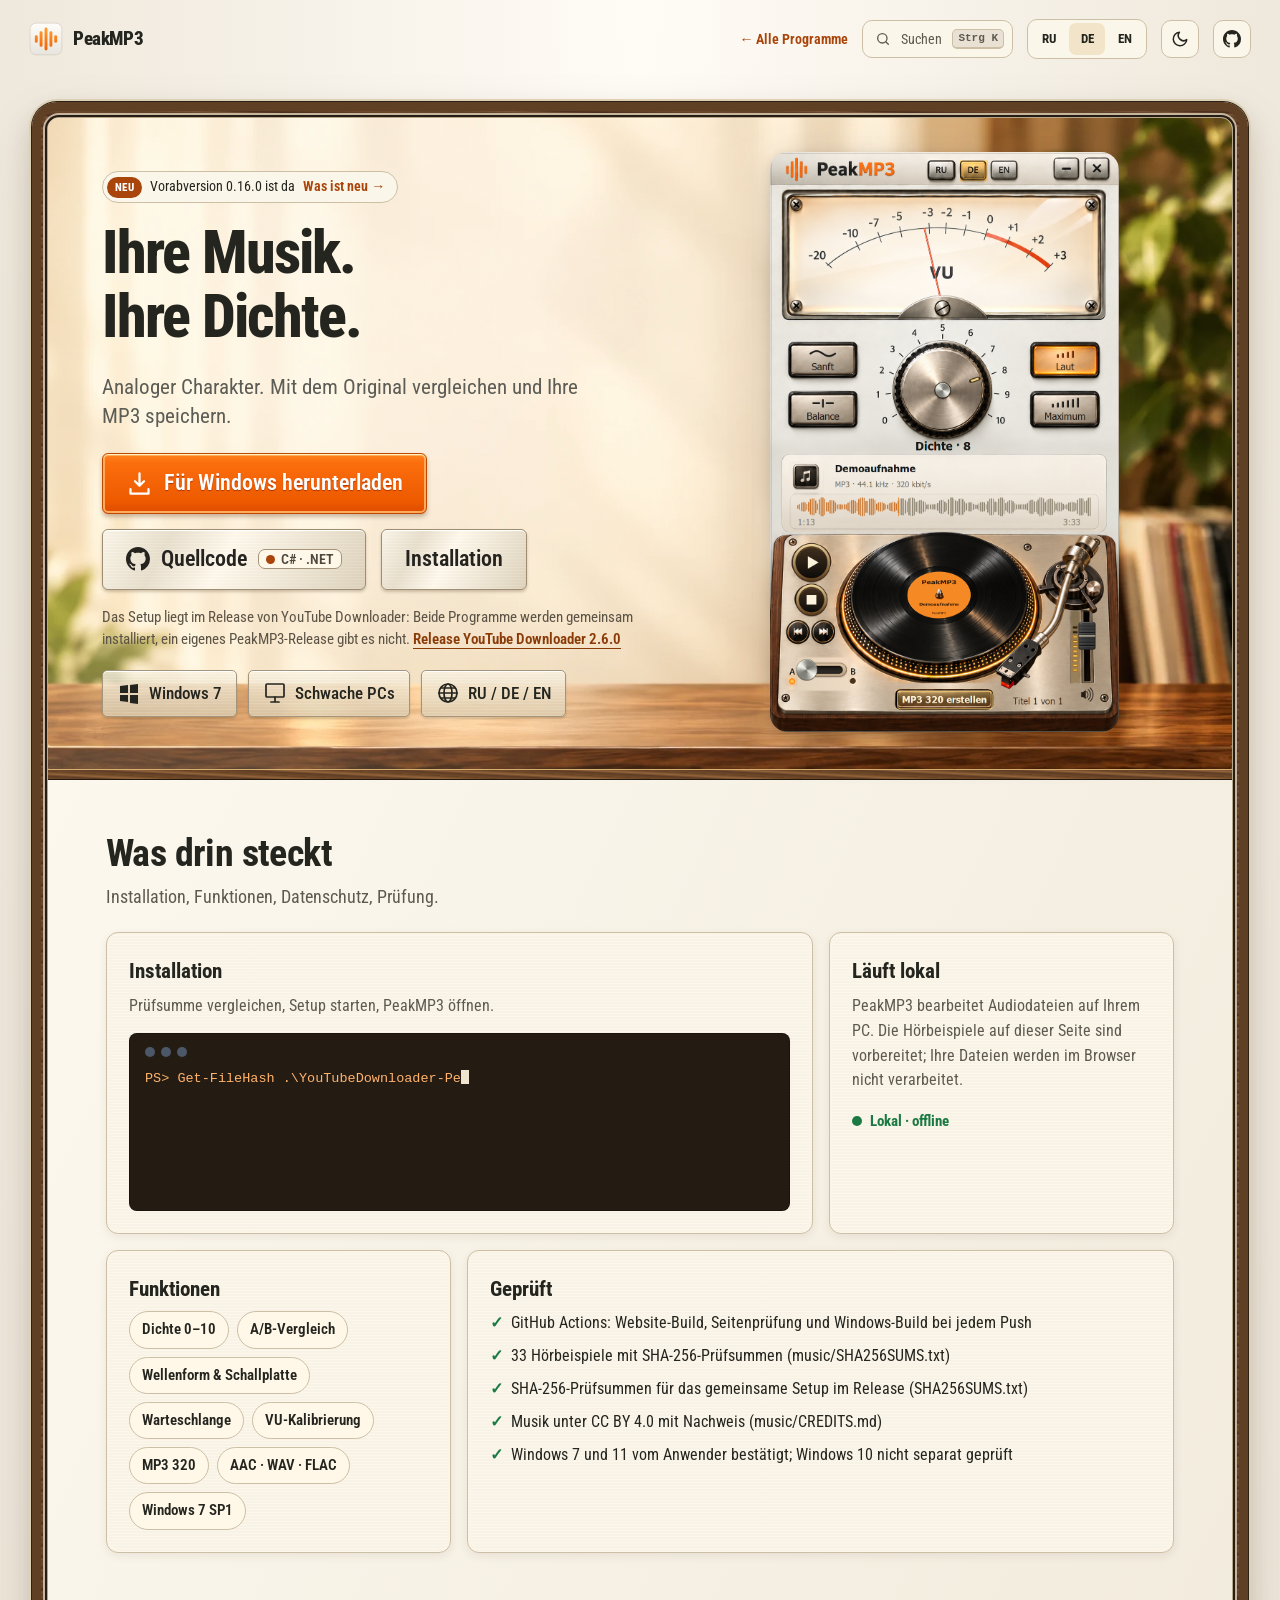
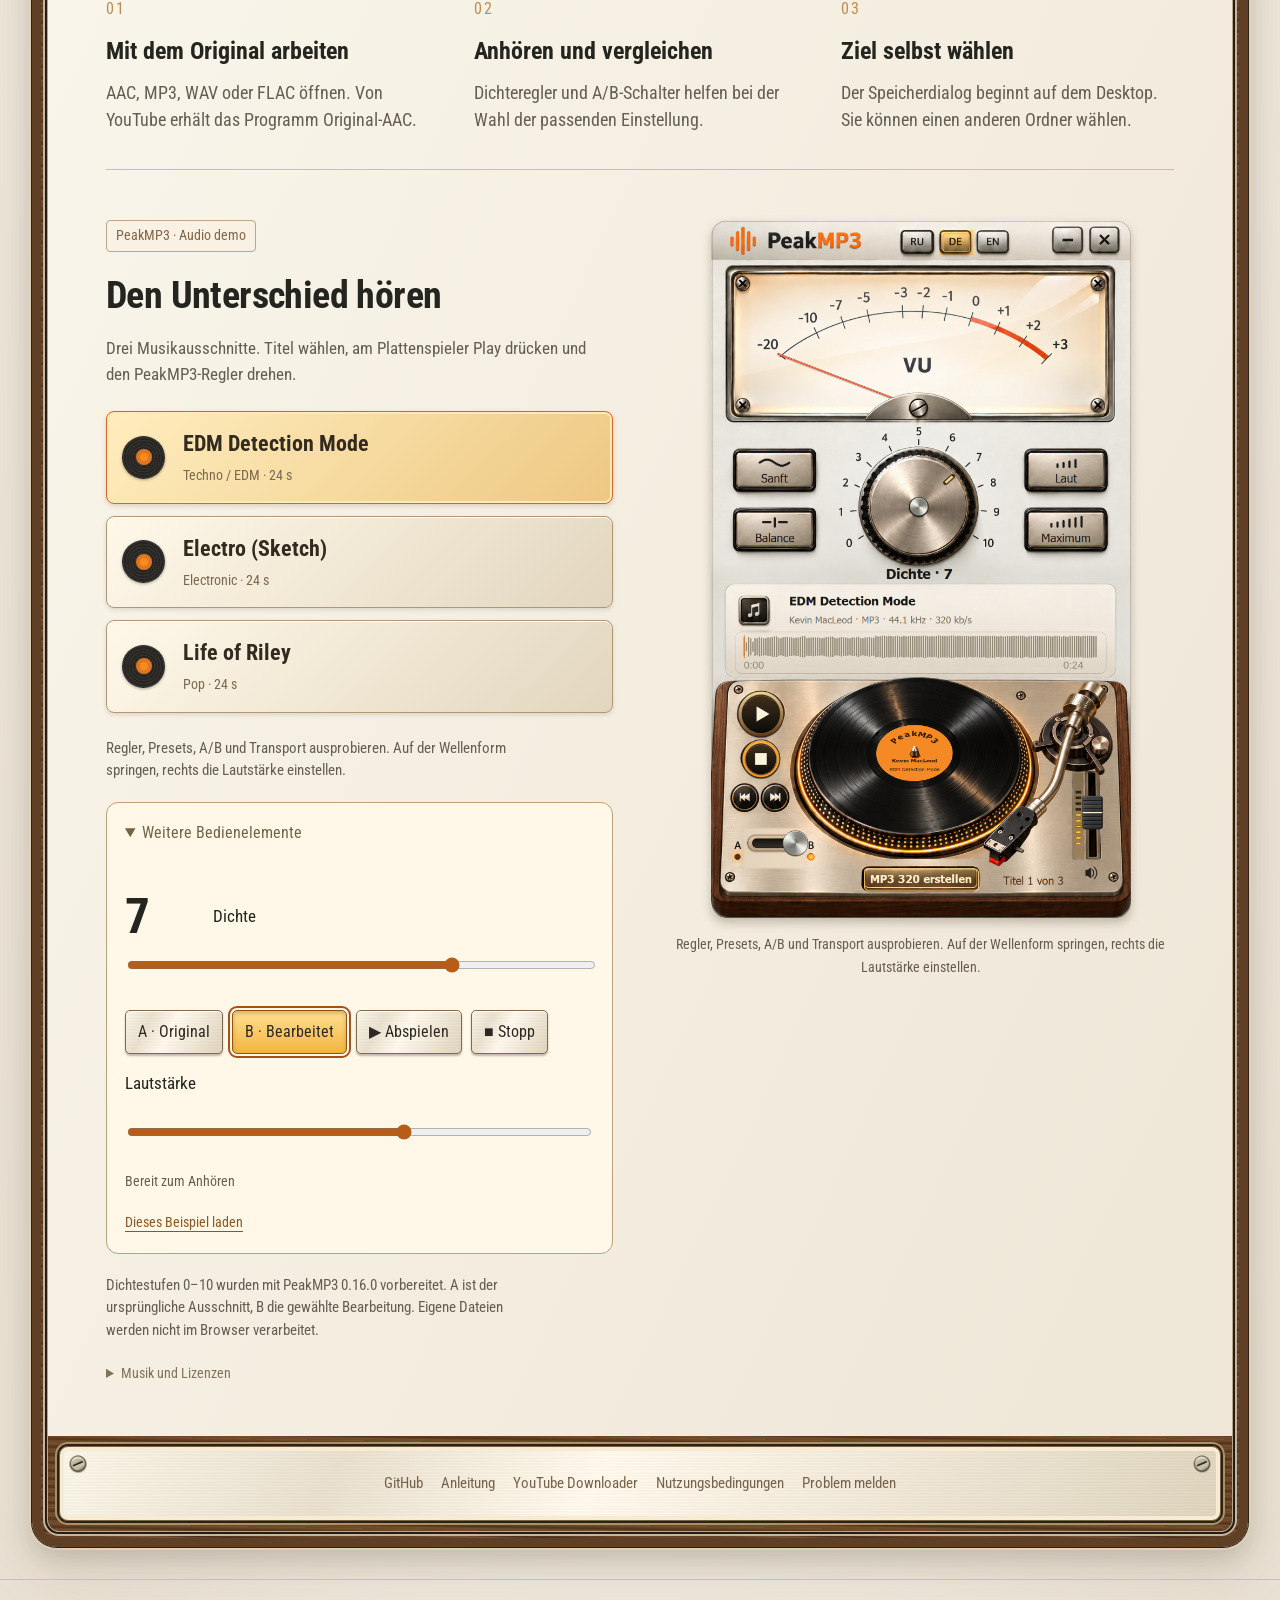
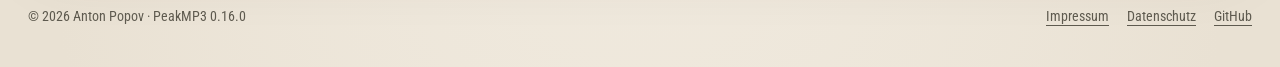
==== index.html @ d877c0b7 "kit: full brand in floating header, lighter pill transition" ====
<!doctype html><html lang="de"><head><meta charset="utf-8"><meta name="viewport" content="width=device-width,initial-scale=1"><meta name="description" content="Dichte einstellen, A/B vergleichen und MP3 320 speichern, unter Windows. Analoge Bedienung wie am Gerät."><meta name="application-version" content="0.16.0"><title>PeakMP3 – Dichte einstellen, A/B vergleichen, MP3 320 speichern</title><link rel="icon" href="assets/site/peakmp3.svg"><script src="assets/kit/kit-theme.js"></script><link rel="stylesheet" href="assets/kit/kit.css?v=2026.11.06-1"><link rel="stylesheet" href="website/site.css"><link rel="stylesheet" href="website/peak.css"><link rel="stylesheet" href="website/peak-kit.css"><script src="assets/kit/programs.js?v=2026.11.06-1" defer></script><script src="assets/kit/kit.js?v=2026.11.06-1" defer></script><script defer src="website/demo.js"></script></head><body class="ppk-page peak-site" data-lang="de"><a class="ppk-skip" href="#content">Zum Inhalt</a><div class="ppk-nav-wrap" id="ppk-nav-wrap">
<nav class="ppk-nav" aria-label="Hauptnavigation"><a class="ppk-brand" href="index.html"><img src="assets/site/peakmp3.svg" alt="" width="34" height="34"><span>PeakMP3</span></a><span class="ppk-spacer"></span><a class="ppk-back" href="https://popovantondev.github.io/popovantondev/index.html">← Alle Programme</a><button class="ppk-search-btn" type="button" data-ppk-open-search aria-label="Programme durchsuchen"><span>Suchen</span><kbd>Strg K</kbd></button><div class="ppk-langs"><a href="index-ru.html" lang="ru" hreflang="ru">RU</a><a href="index.html" lang="de" hreflang="de" aria-current="page">DE</a><a href="index-en.html" lang="en" hreflang="en">EN</a></div><button class="ppk-icon-btn ppk-theme-btn" type="button" data-ppk-theme aria-label="Farbschema wechseln"></button><a class="ppk-icon-btn ppk-gh-btn" href="https://github.com/popovantondev/PeakMP3" aria-label="GitHub"></a></nav>
</div><div class="site-shell"><div class="shell-inner"><main id="content"><section class="hero product-hero"><div class="hero-copy"><a class="ppk-pill" href="https://github.com/popovantondev/YouTubeDownloader/releases/tag/v2.6.0"><span class="ppk-new">NEU</span><span>Vorabversion 0.16.0 ist da</span> <span class="ppk-more">Was ist neu →</span></a><h1 class="hero-title"><span>Ihre Musik.</span><span>Ihre Dichte.</span></h1><p class="lead">Analoger Charakter. Mit dem Original vergleichen und Ihre MP3 speichern.</p><div class="actions"><a class="button primary" data-download="setup" href="https://github.com/popovantondev/YouTubeDownloader/releases/download/v2.6.0/YouTubeDownloader-PeakMP3-2.6.0-Preview-Setup.exe" download><svg viewBox="0 0 24 24" aria-hidden="true"><path d="M12 3v11m-4-4 4 4 4-4M4 17v4h16v-4"/></svg>Für Windows herunterladen</a><a class="button ppk-btn ppk-btn-gh" href="https://github.com/popovantondev/PeakMP3">Quellcode <span class="ppk-chip"><i class="ppk-dot"></i>C# · .NET</span></a><a class="button secondary" href="Guide-de.html">Installation</a></div><p class="installer-note">Das Setup liegt im Release von YouTube Downloader: Beide Programme werden gemeinsam installiert, ein eigenes PeakMP3-Release gibt es nicht. <a href="https://github.com/popovantondev/YouTubeDownloader/releases/tag/v2.6.0">Release YouTube Downloader 2.6.0</a></p><div class="compat"><span><svg viewBox="0 0 24 24" aria-hidden="true"><path d="m3 5 8-1v8H3zm10-1 8-1v9h-8zM3 14h8v7l-8-1zm10 0h8v9l-8-1z" fill="currentColor" stroke="none"/></svg>Windows 7</span><span><svg viewBox="0 0 24 24" aria-hidden="true"><rect x="3" y="3" width="18" height="13" rx="1"/><path d="M8 21h8m-4-5v5"/></svg>Schwache PCs</span><span><svg viewBox="0 0 24 24" aria-hidden="true"><circle cx="12" cy="12" r="9"/><ellipse cx="12" cy="12" rx="4" ry="9"/><path d="M3 12h18M5 7h14M5 17h14"/></svg>RU / DE / EN</span></div></div><figure class="product-shot"><img src="assets/site/peakmp3-de.webp" width="973" height="1616" alt="PeakMP3 — Dichte" fetchpriority="high"></figure></section><div class="wood-divider"></div><div class="page-body"><section class="ppk-bento-section ppk-section ppk-reveal" aria-labelledby="bento-title">
<h2 id="bento-title">Was drin steckt</h2><p class="ppk-sub">Installation, Funktionen, Datenschutz, Prüfung.</p>
<div class="ppk-bento">
<div class="ppk-tile ppk-wide"><h3>Installation</h3><p>Prüfsumme vergleichen, Setup starten, PeakMP3 öffnen.</p><div class="ppk-term" role="group" aria-label="Terminal"><div class="ppk-term-bar"><i></i><i></i><i></i></div><div class="ppk-term-out"><div class="ppk-ps">PS&gt; Get-FileHash .\YouTubeDownloader-PeakMP3-2.6.0-Preview-Setup.exe</div><div class="ppk-dim">SHA-256 mit SHA256SUMS.txt aus dem Release vergleichen</div><div class="ppk-ps">PS&gt; .\YouTubeDownloader-PeakMP3-2.6.0-Preview-Setup.exe</div><div class="ppk-dim">Installation im Benutzerprofil, ohne Administratorrechte</div><div class="ppk-ok">PeakMP3 vom Desktop starten, Audiodateien hineinziehen</div></div></div></div>
<div class="ppk-tile"><h3>Läuft lokal</h3><p>PeakMP3 bearbeitet Audiodateien auf Ihrem PC. Die Hörbeispiele auf dieser Seite sind vorbereitet; Ihre Dateien werden im Browser nicht verarbeitet.</p><span class="ppk-live">Lokal · offline</span></div>
<div class="ppk-tile"><h3>Funktionen</h3><div class="ppk-chips"><span>Dichte 0–10</span><span>A/B-Vergleich</span><span>Wellenform &amp; Schallplatte</span><span>Warteschlange</span><span>VU-Kalibrierung</span><span>MP3 320</span><span>AAC · WAV · FLAC</span><span>Windows 7 SP1</span></div></div>
<div class="ppk-tile ppk-wide"><h3>Geprüft</h3><ul class="ppk-checks"><li>GitHub Actions: Website-Build, Seitenprüfung und Windows-Build bei jedem Push</li><li>33 Hörbeispiele mit SHA-256-Prüfsummen (music/SHA256SUMS.txt)</li><li>SHA-256-Prüfsummen für das gemeinsame Setup im Release (SHA256SUMS.txt)</li><li>Musik unter CC BY 4.0 mit Nachweis (music/CREDITS.md)</li><li>Windows 7 und 11 vom Anwender bestätigt; Windows 10 nicht separat geprüft</li></ul></div>
</div>
</section><div class="features"><article><span class="feature-number">01</span><h3>Mit dem Original arbeiten</h3><p>AAC, MP3, WAV oder FLAC öffnen. Von YouTube erhält das Programm Original-AAC.</p></article><article><span class="feature-number">02</span><h3>Anhören und vergleichen</h3><p>Dichteregler und A/B-Schalter helfen bei der Wahl der passenden Einstellung.</p></article><article><span class="feature-number">03</span><h3>Ziel selbst wählen</h3><p>Der Speicherdialog beginnt auf dem Desktop. Sie können einen anderen Ordner wählen.</p></article></div><section class="interactive-section" id="demo"><div class="demo-copy"><span class="mini-chip">PeakMP3 · Audio demo</span><h2>Den Unterschied hören</h2><p>Drei Musikausschnitte. Titel wählen, am Plattenspieler Play drücken und den PeakMP3-Regler drehen.</p><div class="track-list"><button class="track-choice" data-track="techno" aria-pressed="true"><span class="track-disc" aria-hidden="true"></span><span><strong>EDM Detection Mode</strong><small>Techno / EDM · 24 s</small></span></button><button class="track-choice" data-track="electronic" aria-pressed="false"><span class="track-disc" aria-hidden="true"></span><span><strong>Electro (Sketch)</strong><small>Electronic · 24 s</small></span></button><button class="track-choice" data-track="pop" aria-pressed="false"><span class="track-disc" aria-hidden="true"></span><span><strong>Life of Riley</strong><small>Pop · 24 s</small></span></button></div><p class="demo-small">Regler, Presets, A/B und Transport ausprobieren. Auf der Wellenform springen, rechts die Lautstärke einstellen.</p><details class="extra-controls" open><summary>Weitere Bedienelemente</summary><label class="demo-readout"><output class="density-number" id="density-number" for="density-range">7</output><span>Dichte</span></label><input id="density-range" class="density-range" type="range" min="0" max="10" value="7" aria-label="Dichte"><div class="demo-toolbar"><button class="hardware-button" data-compare="a" aria-pressed="false">A · Original</button><button class="hardware-button" data-compare="b" aria-pressed="true">B · Bearbeitet</button><button class="hardware-button" id="demo-play" aria-pressed="false">▶ Abspielen</button><button class="hardware-button" id="demo-stop">■ Stopp</button></div><label class="volume-row">Lautstärke <input id="demo-volume" type="range" min="0" max="100" value="60" aria-label="Lautstärke"></label><p class="demo-status" id="demo-state" role="status">Bereit zum Anhören</p><a class="export-example" id="demo-export" download>Dieses Beispiel laden</a></details><p class="demo-small">Dichtestufen 0–10 wurden mit PeakMP3 0.16.0 vorbereitet. A ist der ursprüngliche Ausschnitt, B die gewählte Bearbeitung. Eigene Dateien werden nicht im Browser verarbeitet.</p><details class="music-credits"><summary>Musik und Lizenzen</summary><ul><li><a href="https://incompetech.com/music/royalty-free/index.html?isrc=USUAN1500026">EDM Detection Mode</a> — Kevin MacLeod (incompetech.com), <a href="https://creativecommons.org/licenses/by/4.0/">CC BY 4.0</a>.</li><li><a href="https://incompetech.com/music/royalty-free/index.html?isrc=USUAN1100390">Electro (Sketch)</a> — Kevin MacLeod (incompetech.com), <a href="https://creativecommons.org/licenses/by/4.0/">CC BY 4.0</a>.</li><li><a href="https://incompetech.com/music/royalty-free/index.html?isrc=USUAN1400054">Life of Riley</a> — Kevin MacLeod (incompetech.com), <a href="https://creativecommons.org/licenses/by/4.0/">CC BY 4.0</a>.</li></ul><p>24-Sekunden-Ausschnitte: Schnitt, PeakMP3-Bearbeitung und MP3-Kodierung. Die Musiklizenz gilt unabhängig von den Programmbedingungen.</p></details></div><div class="demo-device"><canvas id="peak-demo" width="778" height="1293" tabindex="0" role="img" aria-label="Regler, Presets, A/B und Transport ausprobieren. Auf der Wellenform springen, rechts die Lautstärke einstellen."></canvas><p class="image-note">Regler, Presets, A/B und Transport ausprobieren. Auf der Wellenform springen, rechts die Lautstärke einstellen.</p></div><audio id="demo-audio" preload="none"></audio></section></div></main><footer class="workflow-wrap"><div class="workflow"><div class="footer-links"><a href="https://github.com/popovantondev/PeakMP3">GitHub</a><a href="Guide-de.html">Anleitung</a><a href="https://popovantondev.github.io/YouTubeDownloader/index.html">YouTube Downloader</a><a href="https://github.com/popovantondev/PeakMP3/blob/main/RIGHTS.md">Nutzungsbedingungen</a><a href="https://github.com/popovantondev/PeakMP3/issues/new">Problem melden</a></div></div></footer></div></div><footer class="ppk-footer">
<span>© 2026 Anton Popov · PeakMP3 0.16.0</span>
<nav aria-label="Rechtliches"><a href="https://popovantondev.github.io/popovantondev/impressum.html">Impressum</a><a href="https://popovantondev.github.io/popovantondev/datenschutz.html">Datenschutz</a><a href="https://github.com/popovantondev/PeakMP3">GitHub</a></nav>
</footer><script type="application/json" id="demo-strings">{"nav": ["Programm", "Anhören", "Anleitung"], "headline": ["Von YouTube laden.", "Den Klang gestalten."], "lead": "Analoger Charakter. Mit dem Original vergleichen und Ihre MP3 speichern.", "download": "Für Windows herunterladen", "install": "Installation", "weak": "Schwache PCs", "extension": "Erweiterung für den Browser", "more": "Mehr", "flow": ["YouTube", "Original-AAC", "PeakMP3", "Fertige MP3"], "support": "Problem melden", "rights": "Rechte & Komponenten", "menu": "Menü öffnen", "skip": "Zum Inhalt", "downTitle": ["Ihr Video.", "Ihr Format."], "downLead": "Videos und Audio von YouTube speichern. Nur die Schaltflächen anzeigen, die Sie wirklich brauchen.", "downKicker": "YouTube Downloader · 2.6.0 Preview", "downFeatures": [["Originalqualität", "Video und AAC bleiben ohne Neukodierung erhalten. MP3 kann die Qualität der Quelle nicht erhöhen."], ["Ohne Wiedergabe", "Standardmäßig lädt das Video, ohne zu spielen. Die Methode lässt sich in den Einstellungen ändern."], ["Drei Sprachen", "Einstellungen, Meldungen und Anleitungen gibt es auf Russisch, Deutsch und Englisch."]], "formatsTitle": "Nur Ihre Formate", "formatsText": "Auf YouTube erscheinen zunächst schnelles 360p und MP3 sowie die Originalstufen 480p und 720p. Weitere Qualitäten und AAC schalten Sie über den grünen Browserpfeil ein.", "audioTitle": "Einfaches MP3 oder mehr Charakter", "audioText": "MP3 ohne Bearbeitung speichern oder Original-AAC an PeakMP3 übergeben. Das Programm öffnet die Datei zum Anhören, Einstellen der Dichte und Speichern als MP3.", "audioBullets": ["Original-AAC ohne zwischenzeitliche MP3", "Übergabe an die Warteschlange des offenen PeakMP3", "Anhören und Speichern unter Ihrer Kontrolle"], "downNote": "Erweiterungsoberfläche 2.6.0. Einstellungsdemo ohne Verbindung zu einem Browserprofil.", "limitation": "YouTube kann eine Sitzungsbestätigung verlangen (attestation required). Diese Grenze der Preview bleibt bestehen; das Video startet nicht automatisch.", "peakTitle": ["Ihre Musik.", "Ihre Dichte."], "peakLead": "Vom Original bis zum dichten MP3. Bearbeitung einstellen, Ergebnis vergleichen und nach Ihrem Geschmack speichern.", "peakKicker": "PeakMP3 · 0.16.0", "peakFeatures": [["Mit dem Original arbeiten", "AAC, MP3, WAV oder FLAC öffnen. Von YouTube erhält das Programm Original-AAC."], ["Anhören und vergleichen", "Dichteregler und A/B-Schalter helfen bei der Wahl der passenden Einstellung."], ["Ziel selbst wählen", "Der Speicherdialog beginnt auf dem Desktop. Sie können einen anderen Ordner wählen."]], "demoTitle": "Die Bedienung erleben", "demoText": "Am Regler drehen, A/B umschalten und die Platte starten. Probieren Sie die Oberfläche hier aus.", "demoNote": "Lautlose Bedienungsdemo. Sie bearbeitet keine Dateien und misst kein echtes Audiosignal.", "density": "Dichte", "original": "Original", "processed": "Bearbeitet", "play": "Abspielen", "pause": "Pause", "stop": "Stopp", "demoPaused": "Demo pausiert", "demoPlaying": "Wiedergabedemo", "peakShotNote": "Echte PeakMP3-Oberfläche mit Demonstrationsdaten.", "guideTitle": "Bereit für den ersten Start", "guideLead": "Ein Paket. Zwei Programme. Ein paar einfache Schritte.", "guideToc": "In der Anleitung", "fullZip": "Vollständiges ZIP-Paket", "checksums": "Prüfsummen", "guidePreview": "PeakMP3 0.16.0 · Gemeinsames Setup mit YouTube Downloader", "setupTitle": "Installation", "setupSteps": ["Setup laden oder das vollständige ZIP entpacken. PeakMP3 und aktive Downloads vor dem Update schließen.", "Setup.exe normal starten. Installation im Benutzerprofil ohne Anforderung von Administratorrechten.", "Für lokale Dateien ist keine Erweiterung nötig. PeakMP3 vom Desktop starten, Audiodateien hineinziehen, Dichte wählen und A/B vergleichen.", "Der Speicherdialog beginnt auf dem Desktop. Sie können einen anderen Ordner wählen."], "osTitle": "Windows 7 und schwache Rechner", "osText": "Verbindliches Ziel: Windows 7 SP1, 32 Bit und SSE2. Die Programme verwenden .NET Framework 3.5 / CLR2 mit CLR4-Fallback auf neueren Windows-Versionen. .NET 4.8 und WebView2 sind nicht erforderlich. Windows, Browser und System-.NET sind separate Voraussetzungen.", "verified": "Der Nutzer bestätigt Funktion unter Windows 11 mit aktuellem Chrome sowie unter Windows 7 mit passendem Yandex und Chrome. Exakte Browserversionen und vollständige Testszenarien sind noch nicht dokumentiert. Windows 10 wurde nicht separat geprüft.", "removeTitle": "Entfernen und zurückkehren", "removeText": "Die Windows-Deinstallation entfernt Programm und Integration. Eigene Dateien, Einstellungen und Audiocache bleiben erhalten. Erweiterung separat aus jedem Browserprofil entfernen. Wenn eine Sicherung vorliegt, stellt Restore_previous.cmd die vorherige Installation wieder her.", "helpTitle": "Wenn etwas nicht klappt", "helpText": "Prüfen, ob Erweiterung 2.6.0 aus dem installierten Ordner geladen ist. Erweiterung und YouTube-Tab neu laden. Im grünen Pfeil lässt sich die Verbindung zu PeakMP3 prüfen. Beim Melden Windows, Browser, Format und genauen Fehlertext angeben.", "title": ["Ihre Musik.", "Ihre Dichte."], "shared": "Gemeinsames Setup mit YouTube Downloader", "heading": "Den Unterschied hören", "intro": "Drei Musikausschnitte. Titel wählen, am Plattenspieler Play drücken und den PeakMP3-Regler drehen.", "note": "Dichtestufen 0–10 wurden mit PeakMP3 0.16.0 vorbereitet. A ist der ursprüngliche Ausschnitt, B die gewählte Bearbeitung. Eigene Dateien werden nicht im Browser verarbeitet.", "hint": "Regler, Presets, A/B und Transport ausprobieren. Auf der Wellenform springen, rechts die Lautstärke einstellen.", "credit": "Musik und Lizenzen", "changes": "24-Sekunden-Ausschnitte: Schnitt, PeakMP3-Bearbeitung und MP3-Kodierung. Die Musiklizenz gilt unabhängig von den Programmbedingungen.", "loading": "Beispiel wird geladen…", "ready": "Bereit zum Anhören", "error": "Beispiel konnte nicht geladen werden. Erneut versuchen.", "save": "Dieses Beispiel laden", "volume": "Lautstärke", "queue": "Titel", "presets": ["Sanft", "Balance", "Laut", "Maximum"]}</script></body></html>
---- assets/kit/kit.css ----
/* popovantondev shared kit: tokens, header, search palette, components, footer.
   Everything is prefixed ppk-. Pages set their accent in their own CSS (see demo.html).
   Kit tokens have zero specificity (:where), so any page rule overrides them regardless of load order. */

/* ---------- tokens ---------- */
:where(:root){color-scheme:light;
  --ppk-bg:#f3f6fb;--ppk-panel:#ffffff;--ppk-ink:#172a42;--ppk-muted:#52647b;--ppk-line:#d9e3ee;
  --ppk-accent:#0f6f7c;--ppk-accent-ink:#ffffff;--ppk-tint:#e2f2f3;--ppk-hero:#0c3a45;--ppk-hero-end:#1b6b78;
  --ppk-glass:rgba(255,255,255,.76);--ppk-term:#0f1b26;--ppk-term-ink:#d6e4ef;--ppk-term-ps:#7fd4dc;--ppk-term-ok:#6ee787;--ppk-term-dim:#8fa3b6;
  --ppk-ok:#15803d;--ppk-ok-bg:#dcfce7;--ppk-ok-fg:#166534;--ppk-warn-bg:#fef3c7;--ppk-warn-fg:#92400e;
  --ppk-focus:#1a5fd0;--ppk-shadow:0 22px 50px -30px rgba(22,43,72,.35);
  --ppk-radius-s:8px;--ppk-radius-m:12px;--ppk-radius-l:20px;--ppk-radius-pill:999px;
  --ppk-font:system-ui,-apple-system,"Segoe UI",sans-serif;--ppk-mono:ui-monospace,"Cascadia Code",Consolas,monospace;--ppk-shell:1200px}
:where([data-theme="dark"]){color-scheme:dark;
  --ppk-bg:#0c131b;--ppk-panel:#131d28;--ppk-ink:#e5edf5;--ppk-muted:#9badbf;--ppk-line:#233142;
  --ppk-accent:#3cc1cc;--ppk-accent-ink:#03262b;--ppk-tint:#11343a;--ppk-hero:#082a32;--ppk-hero-end:#145a65;
  --ppk-glass:rgba(19,29,40,.76);--ppk-term:#070d13;--ppk-term-ink:#d6e4ef;--ppk-term-ps:#7fd4dc;--ppk-term-ok:#6ee787;--ppk-term-dim:#8fa3b6;
  --ppk-ok:#4ade80;--ppk-ok-bg:#14532d;--ppk-ok-fg:#bbf7d0;--ppk-warn-bg:#78350f;--ppk-warn-fg:#fde68a;
  --ppk-focus:#7ab8ff;--ppk-shadow:0 22px 50px -30px rgba(0,0,0,.7)}
@media (prefers-color-scheme:dark){:where(:root:not([data-theme])){color-scheme:dark;
  --ppk-bg:#0c131b;--ppk-panel:#131d28;--ppk-ink:#e5edf5;--ppk-muted:#9badbf;--ppk-line:#233142;
  --ppk-accent:#3cc1cc;--ppk-accent-ink:#03262b;--ppk-tint:#11343a;--ppk-hero:#082a32;--ppk-hero-end:#145a65;
  --ppk-glass:rgba(19,29,40,.76);--ppk-term:#070d13;--ppk-term-ink:#d6e4ef;--ppk-term-ps:#7fd4dc;--ppk-term-ok:#6ee787;--ppk-term-dim:#8fa3b6;
  --ppk-ok:#4ade80;--ppk-ok-bg:#14532d;--ppk-ok-fg:#bbf7d0;--ppk-warn-bg:#78350f;--ppk-warn-fg:#fde68a;
  --ppk-focus:#7ab8ff;--ppk-shadow:0 22px 50px -30px rgba(0,0,0,.7)}}

/* ---------- base (only inside pages that opt in with class ppk-page on body) ---------- */
.ppk-page{margin:0;background:radial-gradient(ellipse at 80% 0,var(--ppk-tint),transparent 55%),var(--ppk-bg);background-attachment:fixed;color:var(--ppk-ink);font:16px/1.6 var(--ppk-font);transition:background-color .3s,color .3s}
.ppk-page *,.ppk-page *::before,.ppk-page *::after{box-sizing:border-box}
:where(.ppk-page a){color:var(--ppk-accent);text-underline-offset:4px}
:where(.ppk-page img){max-width:100%;height:auto}
:where(.ppk-page button){font:inherit;color:inherit}
.ppk-page :focus-visible,.ppk-overlay :focus-visible,.ppk-nav-wrap :focus-visible,.ppk-footer :focus-visible{outline:3px solid var(--ppk-focus);outline-offset:3px}
:where(.ppk-page h1),.ppk-title{font-size:clamp(34px,4.6vw,58px);line-height:1.05;letter-spacing:-.035em;margin:14px 0 18px}
:where(.ppk-page h2),.ppk-h2{font-size:clamp(22px,2.4vw,28px);line-height:1.25;letter-spacing:-.01em;margin:0 0 6px}
.ppk-page [hidden],.ppk-overlay[hidden]{display:none!important}
.ppk-shell{max-width:var(--ppk-shell);margin:0 auto;padding:0 28px}
.ppk-section{margin:56px 0;position:relative}
.ppk-sub{color:var(--ppk-muted);margin:0 0 22px}
.ppk-sr-only{position:absolute!important;width:1px;height:1px;margin:-1px;padding:0;overflow:hidden;clip:rect(0 0 0 0);white-space:nowrap;border:0}
.ppk-skip{position:absolute;left:12px;top:-60px;z-index:200;background:var(--ppk-panel);color:var(--ppk-ink);border:2px solid var(--ppk-focus);border-radius:var(--ppk-radius-m);padding:8px 14px;font-weight:700;text-decoration:none}
.ppk-skip:focus{top:12px}
html.ppk-lock{overflow:hidden}

/* ---------- icons (CSS masks, work without JS and without inline SVG) ---------- */
.ppk-search-btn::before,.ppk-gh-btn::before,.ppk-theme-btn::before,.ppk-btn-gh::before{content:"";flex:none;background:currentColor;-webkit-mask:var(--ppk-ico) center/contain no-repeat;mask:var(--ppk-ico) center/contain no-repeat}
.ppk-search-btn::before{--ppk-ico:url("data:image/svg+xml,%3Csvg xmlns='http://www.w3.org/2000/svg' viewBox='0 0 24 24' fill='none' stroke='black' stroke-width='2' stroke-linecap='round'%3E%3Ccircle cx='11' cy='11' r='7'/%3E%3Cpath d='m20 20-3.5-3.5'/%3E%3C/svg%3E");width:16px;height:16px}
.ppk-gh-btn::before,.ppk-btn-gh::before{--ppk-ico:url("data:image/svg+xml,%3Csvg xmlns='http://www.w3.org/2000/svg' viewBox='0 0 16 16'%3E%3Cpath d='M8 0C3.58 0 0 3.58 0 8c0 3.54 2.29 6.53 5.47 7.59.4.07.55-.17.55-.38 0-.19-.01-.82-.01-1.49-2.01.37-2.53-.49-2.69-.94-.09-.23-.48-.94-.82-1.13-.28-.15-.68-.52-.01-.53.63-.01 1.08.58 1.23.82.72 1.21 1.87.87 2.33.66.07-.52.28-.87.51-1.07-1.78-.2-3.64-.89-3.64-3.95 0-.87.31-1.59.82-2.15-.08-.2-.36-1.02.08-2.12 0 0 .67-.21 2.2.82.64-.18 1.32-.27 2-.27.68 0 1.36.09 2 .27 1.53-1.04 2.2-.82 2.2-.82.44 1.1.16 1.92.08 2.12.51.56.82 1.27.82 2.15 0 3.07-1.87 3.75-3.65 3.95.29.25.54.73.54 1.48 0 1.07-.01 1.93-.01 2.2 0 .21.15.46.55.38A8.013 8.013 0 0 0 16 8c0-4.42-3.58-8-8-8z'/%3E%3C/svg%3E");width:18px;height:18px}
.ppk-theme-btn::before{--ppk-ico:url("data:image/svg+xml,%3Csvg xmlns='http://www.w3.org/2000/svg' viewBox='0 0 24 24' fill='none' stroke='black' stroke-width='2' stroke-linecap='round' stroke-linejoin='round'%3E%3Cpath d='M21 12.8A9 9 0 1 1 11.2 3a7 7 0 0 0 9.8 9.8z'/%3E%3C/svg%3E");width:18px;height:18px}
:root[data-theme="dark"] .ppk-theme-btn::before{--ppk-ico:url("data:image/svg+xml,%3Csvg xmlns='http://www.w3.org/2000/svg' viewBox='0 0 24 24' fill='none' stroke='black' stroke-width='2' stroke-linecap='round'%3E%3Ccircle cx='12' cy='12' r='4.5'/%3E%3Cpath d='M12 2v2M12 20v2M4.9 4.9l1.4 1.4M17.7 17.7l1.4 1.4M2 12h2M20 12h2M4.9 19.1l1.4-1.4M17.7 6.3l1.4-1.4'/%3E%3C/svg%3E")}
@media (prefers-color-scheme:dark){:root:not([data-theme]) .ppk-theme-btn::before{--ppk-ico:url("data:image/svg+xml,%3Csvg xmlns='http://www.w3.org/2000/svg' viewBox='0 0 24 24' fill='none' stroke='black' stroke-width='2' stroke-linecap='round'%3E%3Ccircle cx='12' cy='12' r='4.5'/%3E%3Cpath d='M12 2v2M12 20v2M4.9 4.9l1.4 1.4M17.7 17.7l1.4 1.4M2 12h2M20 12h2M4.9 19.1l1.4-1.4M17.7 6.3l1.4-1.4'/%3E%3C/svg%3E")}}
.ppk-search-btn:has(svg)::before,.ppk-icon-btn:has(svg)::before,.ppk-btn-gh:has(svg)::before{display:none}

/* ---------- header: static markup, JS only improves it ---------- */
.ppk-nav-wrap{position:sticky;top:0;z-index:40;padding:10px 0 0}
.ppk-nav-wrap.ppk-floating{padding-inline:8px}
.ppk-nav{position:relative;isolation:isolate;max-width:var(--ppk-shell);margin:0 auto;display:flex;align-items:center;gap:14px;padding:10px 28px;border:1px solid transparent;border-radius:0;font:14px/1.3 var(--ppk-font);color:var(--ppk-ink);transition:border-color .25s,border-radius .25s}
/* Glass pill is a separate layer: the header jump to the pill changes layout once, the glass, blur and shadow only fade in (opacity), so scrolling past the threshold stays cheap. */
.ppk-nav::before{content:"";position:absolute;inset:-1px;z-index:-1;border-radius:inherit;background:var(--ppk-glass);-webkit-backdrop-filter:blur(14px) saturate(1.4);backdrop-filter:blur(14px) saturate(1.4);box-shadow:0 10px 30px -18px rgba(0,0,0,.35);opacity:0;pointer-events:none;transition:opacity .25s}
.ppk-nav *,.ppk-nav *::before,.ppk-nav *::after{box-sizing:border-box}
.ppk-floating .ppk-nav{max-width:980px;padding:8px 10px 8px 16px;border-color:var(--ppk-line);border-radius:var(--ppk-radius-pill)}
.ppk-floating .ppk-nav::before{opacity:1}
.ppk-brand{display:flex;align-items:center;gap:10px;min-width:0;font-size:16px;font-weight:750;color:var(--ppk-ink);text-decoration:none;white-space:nowrap}
.ppk-brand img{width:34px;height:34px;flex:none;border-radius:9px}
.ppk-brand span{overflow:hidden;text-overflow:ellipsis;padding:3px 4px 3px 0;margin:-3px -4px -3px 0}
.ppk-spacer{flex:1}
.ppk-back{display:inline-flex;align-items:center;min-height:38px;font-size:14px;font-weight:650;color:var(--ppk-accent);text-decoration:none;white-space:nowrap}
.ppk-back:hover{text-decoration:underline;text-underline-offset:4px}
.ppk-search-btn{display:none;align-items:center;gap:10px;min-height:38px;padding:6px 8px 6px 12px;border:1px solid var(--ppk-line);border-radius:10px;background:var(--ppk-panel);color:var(--ppk-muted);font:inherit;font-size:14px;cursor:pointer;transition:border-color .2s}
.ppk-search-btn:hover{border-color:var(--ppk-accent)}
html.ppk-js .ppk-search-btn{display:flex}
.ppk-search-btn kbd,.ppk-kbd{font:600 11px/1 var(--ppk-mono);border:1px solid var(--ppk-line);border-bottom-width:2px;border-radius:5px;padding:3px 5px;color:var(--ppk-muted);background:var(--ppk-bg)}
.ppk-langs{display:flex;gap:2px;padding:3px;border:1px solid var(--ppk-line);border-radius:10px;background:var(--ppk-panel)}
.ppk-langs a{display:grid;place-items:center;min-width:36px;min-height:32px;border-radius:7px;color:var(--ppk-ink);font-size:13px;font-weight:700;text-decoration:none}
.ppk-langs a:hover{background:var(--ppk-bg)}
.ppk-langs a[aria-current]{background:var(--ppk-tint);color:var(--ppk-ink)}
.ppk-icon-btn{display:grid;place-items:center;width:38px;height:38px;padding:0;border:1px solid var(--ppk-line);border-radius:10px;background:var(--ppk-panel);color:var(--ppk-ink);text-decoration:none;cursor:pointer;transition:border-color .2s}
.ppk-icon-btn:hover{border-color:var(--ppk-accent)}
.ppk-icon-btn svg{width:18px;height:18px}
html:not(.ppk-js) .ppk-theme-btn{display:none}

/* ---------- hero parts ---------- */
.ppk-hero{display:grid;grid-template-columns:minmax(0,1fr) minmax(0,1.05fr);gap:40px;align-items:center;margin:34px 0 10px}
.ppk-hero>*{min-width:0}
.ppk-pill{display:inline-flex;align-items:center;gap:8px;max-width:100%;padding:4px 12px 4px 4px;border:1px solid var(--ppk-line);border-radius:var(--ppk-radius-pill);background:var(--ppk-panel);color:var(--ppk-ink);font-size:13px;text-decoration:none;transition:border-color .2s,transform .2s}
.ppk-pill:hover{border-color:var(--ppk-accent);transform:translateY(-1px)}
.ppk-pill .ppk-new{flex:none;background:var(--ppk-accent);color:var(--ppk-accent-ink);border-radius:var(--ppk-radius-pill);padding:2px 8px;font-weight:800;font-size:11px;letter-spacing:.04em}
.ppk-pill .ppk-more{color:var(--ppk-accent);font-weight:650;white-space:nowrap}
.ppk-lead{margin:0 0 18px;color:var(--ppk-muted);font-size:19px}
.ppk-status{display:inline-block;padding:4px 10px;border-radius:var(--ppk-radius-s);background:var(--ppk-tint);color:var(--ppk-accent);font-size:14px;font-weight:700}
.ppk-actions{display:flex;flex-wrap:wrap;align-items:center;gap:10px;margin:22px 0 14px}
.ppk-btn{display:inline-flex;align-items:center;gap:10px;min-height:46px;padding:10px 16px;border:1px solid var(--ppk-line);border-radius:11px;background:var(--ppk-panel);color:var(--ppk-accent);font-size:15px;font-weight:700;text-decoration:none;cursor:pointer;transition:transform .15s,box-shadow .2s,border-color .2s}
.ppk-btn:hover{transform:translateY(-1px);box-shadow:0 8px 20px -12px rgba(0,0,0,.35);border-color:var(--ppk-accent)}
.ppk-btn-primary{background:var(--ppk-accent);border-color:var(--ppk-accent);color:var(--ppk-accent-ink)}
.ppk-btn-gh{color:var(--ppk-ink)}
.ppk-chip{display:inline-flex;align-items:center;gap:6px;padding:1px 7px;border:1px solid var(--ppk-line);border-radius:7px;background:var(--ppk-bg);color:var(--ppk-muted);font-size:12px;font-weight:600}
.ppk-dot{display:inline-block;width:9px;height:9px;border-radius:50%;background:var(--ppk-accent)}
.ppk-requirements{margin:0;padding-left:14px;border-left:3px solid var(--ppk-line);color:var(--ppk-muted);font-size:14px}
.ppk-requirements strong{display:block;color:var(--ppk-ink)}
.ppk-preview{position:relative;margin:0;overflow:hidden;border:1px solid var(--ppk-line);border-radius:22px;background:var(--ppk-panel);box-shadow:var(--ppk-shadow)}
.ppk-stage{display:grid;place-items:center;padding:18px;background:linear-gradient(145deg,var(--ppk-hero),var(--ppk-hero-end))}
.ppk-stage img{display:block;width:auto;max-height:470px;filter:drop-shadow(0 8px 18px rgba(0,0,0,.25))}
.ppk-preview figcaption{padding:12px 18px;color:var(--ppk-muted);font-size:14px}

/* ---------- bento ---------- */
.ppk-bento{display:grid;grid-template-columns:repeat(3,minmax(0,1fr));gap:16px}
.ppk-tile{position:relative;min-width:0;overflow:hidden;padding:22px;border:1px solid var(--ppk-line);border-radius:var(--ppk-radius-l);background:var(--ppk-panel)}
.ppk-tile h3{margin:0 0 4px;font-size:18px}
.ppk-tile p{margin:0 0 14px;color:var(--ppk-muted);font-size:15px}
.ppk-wide{grid-column:span 2}
.ppk-term{min-height:178px;overflow:hidden;padding:14px 16px;border-radius:14px;background:var(--ppk-term);color:var(--ppk-term-ink);font:13.5px/1.75 var(--ppk-mono)}
.ppk-term-bar{display:flex;gap:6px;margin-bottom:10px}
.ppk-term-bar i{width:10px;height:10px;border-radius:50%;background:#4a586a}
.ppk-term-out>div{overflow-wrap:anywhere}
.ppk-term .ppk-ps{color:var(--ppk-term-ps)}
.ppk-term .ppk-ok{color:var(--ppk-term-ok)}
.ppk-term .ppk-dim{color:var(--ppk-term-dim)}
.ppk-cursor{display:inline-block;width:8px;height:1.05em;background:var(--ppk-term-ink);vertical-align:-2px;animation:ppk-blink 1s steps(1) infinite}
@keyframes ppk-blink{50%{opacity:0}}
.ppk-chips{display:flex;flex-wrap:wrap;gap:8px}
.ppk-chips span{padding:6px 12px;border:1px solid var(--ppk-line);border-radius:var(--ppk-radius-pill);background:var(--ppk-bg);font-size:14px;font-weight:600;transition:transform .2s,border-color .2s}
.ppk-chips span:hover{transform:translateY(-2px);border-color:var(--ppk-accent)}
.ppk-live{display:inline-flex;align-items:center;gap:8px;color:var(--ppk-ok);font-size:15px;font-weight:700}
.ppk-live::before{content:"";width:10px;height:10px;border-radius:50%;background:var(--ppk-ok);box-shadow:0 0 0 0 rgba(22,163,74,.55);animation:ppk-pulse 2s infinite}
@keyframes ppk-pulse{70%{box-shadow:0 0 0 10px rgba(22,163,74,0)}100%{box-shadow:0 0 0 0 rgba(22,163,74,0)}}
.ppk-checks{display:grid;gap:8px;margin:0;padding:0;list-style:none;font-size:15px}
.ppk-checks li::before{content:"\2713";margin-right:8px;color:var(--ppk-ok);font-weight:800}

/* ---------- steps ---------- */
.ppk-process{padding:26px;border:1px solid var(--ppk-line);border-radius:18px;background:var(--ppk-panel)}
.ppk-flow{display:grid;grid-template-columns:repeat(3,minmax(0,1fr));gap:12px;margin:14px 0 0;padding:0;list-style:none;counter-reset:ppk-step}
.ppk-flow li{padding:14px 16px;border:1px solid var(--ppk-line);border-radius:var(--ppk-radius-m);background:var(--ppk-bg)}
.ppk-flow li::before{counter-increment:ppk-step;content:counter(ppk-step,decimal-leading-zero);display:block;color:var(--ppk-accent);font-size:14px;font-weight:700}

/* ---------- tabs and program cards ---------- */
.ppk-tabs{display:inline-flex;flex-wrap:wrap;gap:4px;padding:4px;border:1px solid var(--ppk-line);border-radius:14px;background:var(--ppk-panel)}
.ppk-tabs button{padding:8px 14px;min-height:38px;border:0;border-radius:10px;background:transparent;color:var(--ppk-muted);font-size:14px;font-weight:650;cursor:pointer;transition:background-color .2s,color .2s}
.ppk-tabs button:hover{color:var(--ppk-ink)}
.ppk-tabs button[aria-selected="true"]{background:var(--ppk-accent);color:var(--ppk-accent-ink)}
.ppk-app-grid{display:grid;grid-template-columns:repeat(auto-fill,minmax(230px,1fr));gap:12px;margin-top:16px}
.ppk-app-card{display:flex;align-items:flex-start;gap:12px;padding:14px;border:1px solid var(--ppk-line);border-radius:14px;background:var(--ppk-panel);color:var(--ppk-ink);text-decoration:none;animation:ppk-fade .35s ease both;transition:border-color .2s,transform .2s}
.ppk-app-card:hover{border-color:var(--ppk-accent);transform:translateY(-2px)}
.ppk-app-card img{flex:none;width:36px;height:36px;border-radius:9px}
.ppk-app-card b{display:block;font-size:15px}
.ppk-app-card small{display:block;color:var(--ppk-muted);font-size:13px;line-height:1.4}
@keyframes ppk-fade{from{opacity:0;transform:translateY(6px)}}

/* ---------- demo frame ---------- */
.ppk-demo{overflow:hidden;border:1px solid var(--ppk-line);border-radius:var(--ppk-radius-l);background:var(--ppk-panel);box-shadow:var(--ppk-shadow)}
.ppk-demo-head{display:flex;flex-wrap:wrap;align-items:center;gap:10px;padding:12px 16px;border-bottom:1px solid var(--ppk-line);font-weight:700}
.ppk-demo-label{margin-left:auto;padding:3px 10px;border-radius:var(--ppk-radius-pill);background:var(--ppk-warn-bg);color:var(--ppk-warn-fg);font-size:13px;font-weight:700}
.ppk-demo-body{display:grid;grid-template-columns:220px minmax(0,1fr);min-height:250px}
.ppk-demo-side{display:grid;align-content:start;gap:10px;padding:16px;border-right:1px solid var(--ppk-line);font-size:14px}
.ppk-field{padding:8px 10px;border:1px solid var(--ppk-line);border-radius:10px;background:var(--ppk-bg)}
.ppk-field small{display:block;color:var(--ppk-muted)}
.ppk-demo-main{min-width:0;padding:16px}
.ppk-rows{display:grid;gap:6px;margin:0 0 12px;padding:0;list-style:none}
.ppk-rows li{display:grid;grid-template-columns:minmax(0,1fr) auto;gap:10px;align-items:center;padding:8px 12px;border:1px solid var(--ppk-line);border-radius:10px;font-size:14px;animation:ppk-fade .3s ease both}
.ppk-rows li>:first-child{overflow-wrap:anywhere}
.ppk-badge{padding:2px 8px;border-radius:6px;background:var(--ppk-tint);color:var(--ppk-ink);font-size:12px;font-weight:700}
.ppk-badge-ok{background:var(--ppk-ok-bg);color:var(--ppk-ok-fg)}
.ppk-badge-warn{background:var(--ppk-warn-bg);color:var(--ppk-warn-fg)}
.ppk-progress{height:8px;margin:10px 0;overflow:hidden;border:1px solid var(--ppk-line);border-radius:99px;background:var(--ppk-bg)}
.ppk-progress i{display:block;width:0;height:100%;background:var(--ppk-accent);transition:width .25s linear}
.ppk-demo-empty{padding:24px 0;color:var(--ppk-muted);font-size:14px}
.ppk-demo-done{color:var(--ppk-ok);font-weight:700}

/* ---------- search palette (built by kit.js) ---------- */
.ppk-overlay{position:fixed;inset:0;z-index:100;display:grid;place-items:start center;padding:12vh 16px 16px;background:rgba(8,15,24,.55);-webkit-backdrop-filter:blur(3px);backdrop-filter:blur(3px);font:16px/1.5 var(--ppk-font);color:var(--ppk-ink)}
.ppk-overlay *,.ppk-overlay *::before,.ppk-overlay *::after{box-sizing:border-box}
.ppk-palette{width:min(620px,100%);overflow:hidden;border:1px solid var(--ppk-line);border-radius:16px;background:var(--ppk-panel);box-shadow:0 30px 80px -20px rgba(0,0,0,.5);animation:ppk-pop .18s ease}
@keyframes ppk-pop{from{opacity:0;transform:translateY(-8px) scale(.98)}}
.ppk-phead{display:flex;align-items:center;border-bottom:1px solid var(--ppk-line)}
.ppk-palette-input{flex:1;min-width:0;padding:16px 18px;border:0;background:transparent;color:var(--ppk-ink);font:inherit;font-size:17px;outline:none}
.ppk-palette-input::placeholder{color:var(--ppk-muted);opacity:1}
.ppk-phead:focus-within{box-shadow:inset 0 -2px 0 var(--ppk-focus)}
.ppk-pclose{margin-right:12px;padding:6px 8px;border:1px solid var(--ppk-line);border-radius:7px;background:var(--ppk-bg);color:var(--ppk-muted);font:600 12px/1 var(--ppk-mono);cursor:pointer}
.ppk-plist{max-height:min(420px,55vh);margin:0;padding:6px;overflow:auto;list-style:none}
.ppk-pitem{display:flex;align-items:center;gap:12px;padding:9px 10px;border-radius:10px;color:var(--ppk-ink);text-decoration:none}
.ppk-pitem[aria-selected="true"]{background:var(--ppk-tint);box-shadow:inset 3px 0 0 var(--ppk-accent)}
.ppk-pitem img,.ppk-pletter{flex:none;width:30px;height:30px;border-radius:8px}
.ppk-pletter{display:grid;place-items:center;background:var(--ppk-accent);color:var(--ppk-accent-ink);font-weight:800}
.ppk-ptext{min-width:0}
.ppk-pname{display:block;font-weight:650}
.ppk-ptext small{display:block;overflow:hidden;color:var(--ppk-muted);font-size:12px;text-overflow:ellipsis;white-space:nowrap}
.ppk-pempty{margin:0;padding:22px 18px;color:var(--ppk-muted)}
.ppk-pfoot{display:flex;gap:14px;padding:9px 14px;border-top:1px solid var(--ppk-line);color:var(--ppk-muted);font-size:12px}

/* ---------- footer ---------- */
.ppk-footer{display:flex;flex-wrap:wrap;justify-content:space-between;gap:12px 16px;max-width:var(--ppk-shell);margin:60px auto 0;padding:26px 28px 40px;border-top:1px solid var(--ppk-line);color:var(--ppk-muted);font:14px/1.5 var(--ppk-font)}
.ppk-footer nav{display:flex;flex-wrap:wrap;gap:6px 18px}
.ppk-footer a{color:var(--ppk-muted);text-decoration:underline;text-underline-offset:4px}
.ppk-footer a:hover{color:var(--ppk-ink)}

/* ---------- long text (Guide pages): opt in with class ppk-prose ---------- */
.ppk-prose{line-height:1.7}
.ppk-prose table{display:block;max-width:100%;overflow-x:auto;border-collapse:collapse}
.ppk-prose th,.ppk-prose td{padding:8px 12px;border:1px solid var(--ppk-line);text-align:left;vertical-align:top}
.ppk-prose th{background:var(--ppk-tint)}
.ppk-prose pre,.ppk-prose code{font-family:var(--ppk-mono);font-size:.92em}
.ppk-prose pre{max-width:100%;overflow-x:auto;padding:14px 16px;border-radius:var(--ppk-radius-m);background:var(--ppk-term);color:var(--ppk-term-ink)}
.ppk-prose :not(pre)>code{padding:1px 6px;border-radius:6px;background:var(--ppk-tint)}
.ppk-prose blockquote{margin:1em 0;padding:2px 16px;border-left:3px solid var(--ppk-accent);color:var(--ppk-muted)}

/* ---------- scroll reveal (hidden state only exists when JS runs) ---------- */
html.ppk-js .ppk-reveal:not(.ppk-in){opacity:0;transform:translateY(14px)}
.ppk-reveal{transition:opacity .6s ease,transform .6s ease}

/* ---------- small screens ---------- */
@media (max-width:900px){.ppk-hero{grid-template-columns:1fr}.ppk-bento{grid-template-columns:1fr 1fr}}
@media (max-width:640px){
  .ppk-shell,.ppk-footer{padding-left:16px;padding-right:16px}
  .ppk-nav{gap:8px;padding:8px 12px}
  .ppk-back{font-size:0;justify-content:center;width:38px;padding:0}
  .ppk-back::before{content:"\2190";font-size:20px}
  .ppk-search-btn span,.ppk-search-btn kbd{display:none}
  .ppk-search-btn{padding:0;width:38px;justify-content:center}
  .ppk-langs a{min-width:32px}
  .ppk-bento{grid-template-columns:1fr}
  .ppk-wide{grid-column:auto}
  .ppk-flow{grid-template-columns:1fr}
  .ppk-demo-body{grid-template-columns:1fr}
  .ppk-demo-side{border-right:0;border-bottom:1px solid var(--ppk-line)}
  .ppk-demo-label{margin-left:0}
  .ppk-pfoot{display:none}
  .ppk-overlay{padding-top:8vh}
}
@media (max-width:520px){
  .ppk-nav{flex-wrap:wrap;row-gap:6px}
  .ppk-nav::after{content:"";order:4;flex-basis:100%;height:0}
  .ppk-brand{order:1;margin-right:auto}
  .ppk-theme-btn{order:2}
  .ppk-gh-btn{order:3}
  .ppk-back{order:5}
  .ppk-search-btn{order:6;margin-left:auto}
  .ppk-langs{order:7}
  .ppk-spacer{display:none}
  .ppk-floating .ppk-nav{border-radius:26px;padding:8px 10px}
  .ppk-tile{padding:18px}
}

@media (prefers-reduced-motion:reduce){
  .ppk-nav-wrap,.ppk-nav,.ppk-nav::before,.ppk-pill,.ppk-btn,.ppk-chips span,.ppk-app-card,.ppk-reveal,.ppk-progress i,.ppk-page{transition:none!important}
  .ppk-palette,.ppk-app-card,.ppk-rows li,.ppk-cursor,.ppk-live::before{animation:none!important}
  html.ppk-js .ppk-reveal:not(.ppk-in){opacity:1;transform:none}
}
@media (forced-colors:active){.ppk-pitem[aria-selected="true"]{outline:2px solid Highlight}.ppk-tabs button[aria-selected="true"]{outline:2px solid Highlight}}
---- website/site.css ----
@font-face{font-family:Studio;src:url('../assets/site/fonts/RobotoCondensed.ttf') format('truetype');font-weight:100 900;font-display:swap}
:root{color-scheme:light;--ink:#24251f;--muted:#656259;--cream:#f4eddf;--orange:#ed640c;--wood:#654123;--metal:linear-gradient(118deg,#faf6e9,#e9e0ce 24%,#fff9ed 46%,#ded3bd);--grain:repeating-linear-gradient(0deg,#fff2 0px,#fff0 1px,#54350e09 2px,#fff0 3px)}
*{box-sizing:border-box}html{scroll-behavior:smooth;scroll-padding-top:30px}body{margin:0;background:radial-gradient(ellipse at 50% 0,#fffcf6,#e9e1d3 95%);color:var(--ink);font:17px/1.55 Studio,'Segoe UI',Arial,sans-serif;min-height:100vh}button,input,select{font:inherit}button,a{-webkit-tap-highlight-color:transparent}button{cursor:pointer}a{color:inherit;text-underline-offset:4px}button:focus-visible,a:focus-visible,input:focus-visible{outline:3px solid #a64405;outline-offset:5px}svg{width:24px;height:24px;flex-shrink:0;fill:none;stroke:currentColor;stroke-width:1.7;stroke-linecap:round;stroke-linejoin:round}.sr-only{position:absolute;clip:rect(0,0,0,0);width:1px;height:1px;overflow:hidden}.skip{position:fixed;top:-100px;left:20px;z-index:100;background:var(--cream);padding:10px}.skip:focus{top:10px}
.site-shell{width:calc(100% - 64px);max-width:1320px;margin:32px auto;border:9px solid #604025;border-radius:25px;padding:6px;background:repeating-linear-gradient(2deg,#6c482d 0,#614027 3px,#795338 5px,#4c2f1e 7px,#70482a 11px);box-shadow:0 0 0 1px #2d2219,0 0 0 3px #ddd0b5,0 12px 26px #2b1b142b,0 25px 65px #3f2c1717;overflow:hidden}.shell-inner{border:1px solid #b6a68a;border-radius:12px;overflow:hidden;background:#f4eddf;box-shadow:0 0 0 2px #261c13,0 0 0 4px #c4b69c}
.site-nav{display:flex;align-items:center;gap:36px;min-height:88px;padding:16px 38px;background-image:var(--grain),var(--metal);border-bottom:2px solid #baaa8c;box-shadow:0 1px 5px #49372033;position:relative;z-index:5}.brand{display:flex;align-items:center;gap:10px;text-decoration:none;white-space:nowrap;font-size:37px;font-weight:800;letter-spacing:-1.3px}.word-orange{color:#f36b11}.wave-mark{display:flex;align-items:center;gap:4px;width:48px;height:49px;flex-shrink:0}.wave-mark i{width:6px;background:linear-gradient(#ff8a29,#f5650b);border-radius:4px;box-shadow:inset 0 0 1px #a84819}.wave-mark i:nth-child(1),.wave-mark i:nth-child(5){height:22px}.wave-mark i:nth-child(2),.wave-mark i:nth-child(4){height:36px}.wave-mark i:nth-child(3){height:48px}.nav-links{display:flex;gap:29px;align-items:center;margin:0 auto 0 12px}.nav-links a{text-decoration:none;font-size:18px;font-weight:550;white-space:nowrap;transition:color .18s}.nav-links a:hover,.nav-links a[aria-current=page]{color:#aa470b}.nav-links a[aria-current=page]:after{content:'';display:block;width:17px;height:2px;background:#c9631d;margin:3px auto -5px}.languages{display:flex;gap:6px;margin-left:auto}.lang{display:grid;place-items:center;min-width:43px;height:34px;padding:3px 8px;border:1px solid #7d705d;border-radius:5px;background:linear-gradient(#fcf9f0,#e9dfcc 47%,#d9cdb5);box-shadow:inset 0 1px #fff,0 2px 2px #3023113b;text-decoration:none;font-size:15px;color:#222}.lang:hover{background:linear-gradient(#fffaf1,#ecdabe)}.lang[aria-current]{background:linear-gradient(#ffe5a9,#ffc969 55%,#f3ae38);border-color:#7d4c0c;box-shadow:inset 0 0 0 2px #ffe8a0,0 0 0 1px #2d241a,0 2px 5px #7e3a2550}.menu-toggle{display:none;align-items:center;justify-content:center;width:36px;height:36px;background:transparent;border:0;color:var(--ink)}
.hero{position:relative;display:grid;grid-template-columns:minmax(0,1.3fr) minmax(0,.8fr);gap:38px;align-items:center;min-height:656px;padding:34px 54px 37px;background:#f4e9d4 url('../assets/site/listening-room.webp') center bottom/cover no-repeat;isolation:isolate}.hero:before{content:'';position:absolute;inset:0;z-index:-1;background:linear-gradient(90deg,#fff8e236 20%,#fff8e212 50%,transparent 75%)}.hero-copy{padding:12px 0 8px}.eyebrow{color:#96744c;text-transform:uppercase;letter-spacing:2.4px;font-size:13px;font-weight:600;margin:0 0 16px}.hero-title{font-size:clamp(45px,4.8vw,70px);line-height:1.07;letter-spacing:-1.9px;font-weight:800;margin:0 0 23px}.hero-title span{display:block}.suite-title{font-size:27px;font-weight:600;line-height:1.3;margin:0 0 6px}.lead{font-size:21px;line-height:1.4;color:#5c5d56;margin:0;max-width:570px}.downloader-plaque{display:flex;align-items:center;gap:14px;margin-top:25px;max-width:445px;min-height:76px;padding:11px 17px;border:1px solid #b7a386;border-radius:6px;background-image:var(--grain),linear-gradient(110deg,#fffaefc9,#eee2cabb);box-shadow:inset 0 0 0 3px #fffaf052,0 2px 3px #624f342b;text-decoration:none;position:relative;transition:box-shadow .2s,transform .2s}.downloader-plaque:before,.downloader-plaque:after{content:'';position:absolute;width:3px;height:3px;background:#a59375;border:1px solid #c1b294;border-radius:100%;top:5px}.downloader-plaque:before{left:5px}.downloader-plaque:after{right:5px}.downloader-plaque:hover{box-shadow:inset 0 0 0 3px #fffaf087,0 3px 9px #624f3440;transform:translateY(-1px)}.downloader-plaque img{width:43px;height:43px}.plaque-copy{display:flex;flex-direction:column;line-height:1.3}.plaque-copy strong{font-size:20px;font-weight:700}.plaque-copy small{font-size:15px;color:#625d52}.plaque-more{font-size:16px;margin-left:auto;white-space:nowrap;display:flex;align-items:center;gap:7px}.plaque-more svg{width:19px}
.actions{display:flex;flex-wrap:wrap;gap:15px;align-items:center;margin-top:21px}.button{display:inline-flex;align-items:center;justify-content:center;gap:11px;padding:15px 23px;min-height:61px;border:1px solid #9e8d72;border-radius:6px;background-image:var(--grain),var(--metal);box-shadow:inset 0 1px 0 #fff,0 2px 3px #55412844;text-decoration:none;color:#24231f;font-size:22px;font-weight:600;line-height:1.2;transition:box-shadow .2s,filter .2s,transform .2s}.button:hover{filter:brightness(1.04);transform:translateY(-1px);box-shadow:inset 0 1px #fff,0 4px 8px #5a361d36}.button:active{transform:translateY(1px);box-shadow:inset 0 2px 4px #51361a55}.button.primary{color:#fff;border-color:#be4904;background:linear-gradient(#ff841f,#fb6e0d 15%,#ed5900 82%,#dc4c00);box-shadow:inset 0 1px #fff2bb,inset 0 0 0 2px #ffab5a,0 3px 4px #5e341a50;text-shadow:0 1px 1px #ad3705}.button.primary:hover{box-shadow:inset 0 1px #fff2bb,inset 0 0 0 2px #ffba67,0 3px 11px #c15c126b;filter:brightness(1.06)}.button svg{width:27px;height:27px;stroke-width:2}.button.small{font-size:18px;min-height:44px;padding:10px 17px}.compat{display:flex;gap:11px;flex-wrap:wrap;margin-top:19px}.compat span{display:inline-flex;align-items:center;gap:8px;padding:9px 14px;min-height:47px;border:1px solid #a3947b;border-radius:5px;background-image:var(--grain),linear-gradient(#fcf6e6c9,#ddcfb3c7);box-shadow:inset 0 1px #fff,0 2px 2px #392b152d;font-size:17px;font-weight:500;white-space:nowrap}.compat svg{width:24px;height:24px}.product-shot{margin:0;align-self:end;display:flex;justify-content:center;align-items:flex-end;position:relative}.product-shot:after{content:'';position:absolute;bottom:-6px;height:25px;background:#4930175e;filter:blur(13px);width:89%;border-radius:50%;z-index:-1}.product-shot img{display:block;width:min(100%,335px);height:auto;border-radius:18px;filter:drop-shadow(2px 6px 5px #33241c66)}.home .product-shot img{max-height:585px;width:auto;max-width:100%}.wood-divider{height:11px;background:repeating-linear-gradient(3deg,#714a2a 0,#5e3c24 3px,#92643b 5px,#634022 8px);border-top:1px solid #d9ae73;border-bottom:1px solid #25190f}
.workflow-wrap{padding:10px 11px;background:repeating-linear-gradient(1deg,#684729 0,#734e2f 2px,#51321b 4px,#7b5130 8px)}.workflow{position:relative;border:1px solid #756348;border-radius:9px;padding:18px 32px 12px;background-image:var(--grain),var(--metal);box-shadow:inset 0 0 0 4px #f7ebd3,0 0 0 2px #2c2115,0 0 0 4px #aa9066}.workflow:before,.workflow:after{content:'⊕';position:absolute;top:8px;color:#7b684e;font-size:16px;line-height:1}.workflow:before{left:9px}.workflow:after{right:9px}.workflow-list{list-style:none;display:flex;justify-content:space-between;align-items:center;gap:15px;padding:0;margin:0}.workflow-list li{display:flex;align-items:center;gap:13px;min-width:0;position:relative}.workflow-list li:not(:last-child):after{content:'⟶';font-size:42px;line-height:1;color:#ed6a17;margin-left:clamp(3px,2vw,25px);font-weight:300}.flow-icon{width:49px;height:49px;display:grid;place-items:center;background:linear-gradient(135deg,#fff8df,#dfc59a);box-shadow:inset 0 0 0 2px #fdf1d6,0 0 0 1px #a18a67,0 2px 3px #39261844;border:1px solid #766242;border-radius:50%;flex-shrink:0}.flow-icon svg{width:25px;height:25px}.flow-icon.orange{color:#ef6c12}.flow-icon .wave-mark{transform:scale(.5);margin:0 -10px}.flow-label{font-size:21px;font-weight:600;white-space:nowrap}.footer-links{display:flex;justify-content:center;gap:18px;flex-wrap:wrap;margin:13px 0 0;color:#77634c;font-size:13px}.footer-links a{text-decoration:none}.footer-links a:hover{text-decoration:underline}
.page-body{padding:52px 58px;background:linear-gradient(115deg,#fcf8ee,#eee6d7)}.page-body h2{font-size:38px;line-height:1.12;margin:0 0 18px;letter-spacing:-.6px}.page-body h3{font-size:24px;margin:0 0 8px}.section-kicker{font-size:13px;text-transform:uppercase;letter-spacing:2px;color:#9d6b36;margin:0 0 10px}.page-body p{max-width:750px;color:#655f53}.product-hero{grid-template-columns:minmax(0,1.1fr) minmax(0,.9fr);min-height:590px}.product-hero .hero-title{font-size:clamp(45px,4.6vw,68px)}.product-hero .product-shot img{max-height:550px;max-width:100%;width:auto}.product-hero .lead{max-width:500px}.version-label{display:inline-flex;align-items:center;gap:8px;font-size:14px;color:#866a49;margin-top:17px}.version-label:before{content:'';width:5px;height:5px;border-radius:50%;background:#df6a19}.features{display:grid;grid-template-columns:repeat(3,1fr);gap:35px;padding:0 0 35px;border-bottom:1px solid #cdbfa6}.feature-number{display:block;color:#bb8d50;font-size:16px;letter-spacing:2px;margin-bottom:12px}.features p{font-size:18px;margin:0}.section-row{display:grid;grid-template-columns:1fr 1fr;gap:55px;align-items:center;padding:48px 0}.section-row+.section-row{border-top:1px solid #cdbfa6}.section-copy p{font-size:20px}.format-badges{display:flex;flex-wrap:wrap;gap:10px;margin:20px 0}.format-badges span{border:1px solid #8b6b3f;border-radius:6px;padding:8px 12px;background:#795019;color:white;font-size:17px}.format-badges .direct{background:#147b45;border-color:#147b45}.panel-card{border:1px solid #b6a388;border-radius:12px;padding:25px;background-image:var(--grain),var(--metal);box-shadow:inset 0 0 0 4px #fff7e63b,0 4px 12px #402c1710}.window-frame{padding:9px;background:linear-gradient(120deg,#91704e,#6c482a 40%,#37291e);border:1px solid #7f694b;border-radius:12px;box-shadow:0 6px 12px #39251644}.window-title{font-size:12px;color:#fbf5e8;padding:1px 8px 8px;display:flex;gap:8px;align-items:center}.window-title:before{content:'';width:5px;height:5px;border-radius:50%;background:#ffb762}.window-frame img{display:block;width:100%;height:auto;border-radius:5px}.extension-frame{max-width:352px;width:100%;margin:auto}.extension-frame iframe{display:block;border:0;width:100%;height:695px;background:#f4f8f5;border-radius:4px}.image-note{font-size:13px;text-align:center;color:#81725e;margin:10px auto;max-width:420px}.fact-list{margin:20px 0;padding:0;list-style:none}.fact-list li{border-top:1px solid #d2c3ab;padding:15px 0;display:flex;gap:11px}.fact-list li:before{content:'✓';color:#bd5a19;font-weight:700}.notice{border-left:3px solid #c48342;padding:13px 18px;background:#e9ddc66e;font-size:17px;color:#665742}.notice code{font-size:14px}.guide-layout{display:grid;grid-template-columns:200px minmax(0,1fr);gap:50px}.guide-toc{align-self:start;position:sticky;top:25px;border-right:1px solid #cabb9f;padding-right:24px}.guide-toc a{display:block;font-size:17px;color:#726047;text-decoration:none;padding:7px 0}.guide-toc a:hover{color:#b24d0c}.guide-content{min-width:0}.guide-content section{margin:0 0 37px}.guide-content h2{font-size:29px}.guide-content p,.guide-content li{font-size:19px;color:#615c51}.guide-content ol{padding-left:24px}.guide-content li{padding-left:5px;margin:12px 0}.guide-content code{font-family:Consolas,monospace;font-size:.8em;overflow-wrap:anywhere;background:#e8decd;padding:2px 5px;border-radius:3px}.guide-title{padding:38px 58px;background-image:var(--grain),var(--metal);border-bottom:1px solid #c7b79d}.guide-title h1{font-size:49px;line-height:1.1;margin:0 0 10px}.guide-title p{font-size:20px;color:#73654f;margin:0}.download-links{display:flex;flex-wrap:wrap;gap:19px;margin:20px 0 0;font-size:17px}.download-links a{color:#984510}
.interactive-section{padding-top:50px;display:grid;grid-template-columns:1fr 1fr;gap:55px;align-items:center}.interactive-section canvas{display:block;width:100%;height:auto;max-width:420px;margin:auto;border-radius:15px;touch-action:pan-y;filter:drop-shadow(0 5px 5px #38241240)}.demo-readout{display:flex;align-items:center;gap:15px;margin-top:27px}.density-number{font-size:49px;font-weight:700;line-height:1;width:73px}.demo-controls{display:flex;gap:10px;margin-top:23px}.hardware-button{padding:9px 18px;border:1px solid #7b6a4d;border-radius:5px;background-image:var(--grain),var(--metal);box-shadow:inset 0 1px #fff,0 2px 2px #3a271d4d;color:#2d2922;font-size:18px;min-width:75px}.hardware-button[aria-pressed=true]{background:linear-gradient(#ffdf91,#f4b541);box-shadow:inset 0 2px 4px #71471855;border-color:#91540d}.density-range{width:100%;max-width:300px;accent-color:#df6612;cursor:pointer;height:30px}.demo-state{font-size:14px;color:#927448;min-height:22px;margin-top:10px}.transport{display:flex;gap:10px;margin-top:18px}.demo-small{font-size:15px!important;line-height:1.5!important;max-width:430px!important}.mini-chip{display:inline-block;border:1px solid #baa88c;border-radius:4px;padding:4px 9px;font-size:14px;color:#826647;background:#f9f1e3}.reveal{animation:appear .7s ease-out both}@keyframes appear{from{opacity:0;transform:translateY(10px)}to{opacity:1;transform:translateY(0)}}
@media(min-width:1600px){.site-shell{margin-top:45px}.hero{min-height:685px}.hero-title{font-size:74px}.home .product-shot img{max-height:610px}}
@media(max-width:1150px) and (min-width:781px){.site-shell{width:calc(100% - 36px);margin:22px auto}.site-nav{padding:17px 26px;gap:18px}.brand{font-size:32px}.nav-links{gap:19px;margin-left:0}.hero{gap:24px;padding:30px 32px 34px;min-height:600px;grid-template-columns:minmax(0,1.2fr) minmax(0,.8fr)}.hero-title{font-size:58px}.suite-title{font-size:23px}.lead{font-size:19px}.button{padding:13px 17px;font-size:20px;min-height:56px}.actions{gap:11px}.compat{gap:8px}.compat span{font-size:15px;padding:8px 11px}.downloader-plaque{gap:10px}.plaque-more{font-size:14px}.plaque-copy strong{font-size:18px}.workflow{padding:17px 23px 12px}.workflow-list{gap:10px}.workflow-list li{gap:10px}.flow-icon{width:40px;height:40px}.flow-label{font-size:18px}.workflow-list li:not(:last-child):after{font-size:31px;margin-left:4px}.page-body{padding:40px 36px}.section-row,.interactive-section{gap:32px}}
@media(max-width:780px){.site-shell{width:calc(100% - 24px);margin:16px auto;border-width:6px;padding:4px;border-radius:19px}.shell-inner{border-radius:10px}.site-nav{min-height:72px;padding:14px 18px;gap:10px}.brand{font-size:29px;letter-spacing:-1px;gap:7px}.wave-mark{transform:scale(.75);transform-origin:left center;width:36px;margin-right:-5px}.languages{gap:5px}.lang{min-width:36px;height:31px;padding:3px 7px;font-size:14px}.menu-toggle{display:flex;margin-left:1px;width:29px}.nav-links{display:none;position:absolute;left:0;right:0;top:100%;background-image:var(--grain),var(--metal);padding:17px 22px;border-bottom:1px solid #b9a78b;box-shadow:0 4px 7px #49301d22;margin:0;gap:25px;justify-content:center}.nav-links.open{display:flex}.nav-links a{font-size:17px}.hero{grid-template-columns:1fr;gap:29px;min-height:0;padding:29px 24px 25px;background-position:48% bottom;background-size:auto 100%}.hero:before{background:linear-gradient(#fff8e981,#fff8e969 50%,#fff8e900 90%)}.hero-copy{padding:0}.hero-title{font-size:clamp(36px,7.7vw,55px);letter-spacing:-1px;margin-bottom:17px;line-height:1.06}.suite-title{font-size:22px;margin-bottom:6px}.lead{font-size:19px}.downloader-plaque{margin-top:22px;width:100%;max-width:none;min-height:72px;padding:10px 13px;gap:10px}.downloader-plaque img{width:39px;height:39px}.plaque-copy strong{font-size:19px}.plaque-copy small{font-size:14px}.plaque-more{font-size:14px;gap:4px}.plaque-more svg{width:17px}.actions{margin-top:15px;gap:11px}.home .actions .primary{width:100%;min-height:59px}.home .actions .secondary{display:none}.button{font-size:21px;min-height:56px;padding:14px 19px}.compat{gap:8px;margin-top:15px;flex-wrap:nowrap}.compat span{padding:9px 10px;font-size:15px;gap:7px;min-height:44px;flex:1;justify-content:center}.compat svg{width:21px;height:21px}.product-shot{justify-self:center;max-width:370px;width:100%;margin-top:0}.home .product-shot img{width:100%;height:auto;max-height:none;max-width:370px}.workflow-wrap{padding:9px 9px 10px}.workflow{padding:18px 15px 10px;border-radius:7px}.workflow-list{align-items:start;gap:8px}.workflow-list li{flex:1;flex-direction:column;gap:9px;text-align:center}.workflow-list li:not(:last-child):after{position:absolute;top:10px;right:-19px;font-size:26px;margin:0}.flow-icon{width:39px;height:39px}.flow-icon svg{width:22px;height:22px}.flow-label{font-size:15px;line-height:1.15;white-space:normal;min-height:34px}.footer-links{gap:10px 15px;font-size:12px;margin-top:10px}.product-hero .product-shot img{max-height:none;max-width:330px;width:100%}.product-hero .hero-title{font-size:46px}.product-hero .actions .button{flex:1}.eyebrow{font-size:12px;letter-spacing:1.5px;margin-bottom:13px}.page-body{padding:33px 24px}.page-body h2{font-size:33px}.features{grid-template-columns:1fr;gap:23px}.feature-number{margin-bottom:7px}.features article{padding-left:35px;position:relative}.feature-number{position:absolute;left:0;top:4px}.section-row{grid-template-columns:1fr;gap:25px;padding:34px 0}.section-copy p{font-size:19px}.interactive-section{grid-template-columns:1fr;gap:29px;padding-top:32px}.interactive-section canvas{max-width:370px}.demo-copy{order:0}.demo-device{order:1}.guide-layout{grid-template-columns:1fr;gap:23px}.guide-toc{position:static;display:flex;flex-wrap:wrap;gap:7px 17px;border-right:0;border-bottom:1px solid #cabb9f;padding:0 0 18px}.guide-toc a{font-size:16px;padding:0}.guide-title{padding:29px 24px}.guide-title h1{font-size:38px}.guide-title p{font-size:18px}.guide-content h2{font-size:28px}.guide-content p,.guide-content li{font-size:18px}.image-note{font-size:12px}}
@media(max-width:390px){.site-shell{width:calc(100% - 14px);margin:9px auto;border-width:4px}.site-nav{padding:12px 12px;gap:7px}.brand{font-size:26px}.languages{gap:4px}.lang{min-width:31px;height:29px;padding:2px 6px;font-size:13px}.hero{padding:26px 18px}.hero-title{font-size:36px}.plaque-more{font-size:13px}.plaque-copy strong{font-size:17px}.compat span{font-size:14px;padding:8px 7px;gap:5px}.compat svg{width:18px}.page-body{padding:29px 19px}}
@media(prefers-reduced-motion:reduce){html{scroll-behavior:auto}.reveal{animation:none}*,*:before,*:after{transition:none!important}}

/* Physical panel details and evenly spaced signal path. */
.product-shot img{filter:drop-shadow(0 9px 20px #4d382638) drop-shadow(0 3px 5px #39291c26)}
.workflow{padding-top:28px}
.workflow:before,.workflow:after{content:'';top:6px;width:22px;height:22px;background:url('../assets/site/panel-screw.svg') center/contain no-repeat}
.workflow:before{left:7px;transform:rotate(8deg)}
.workflow:after{right:7px;transform:rotate(8deg)}
.workflow-list{display:grid;grid-template-columns:max-content minmax(28px,1fr) max-content minmax(28px,1fr) max-content minmax(28px,1fr) max-content;gap:clamp(10px,1.6vw,24px);align-items:center}
.workflow-list .flow-step{gap:13px}
.workflow-list li:not(:last-child):after{content:none}
.workflow-list .flow-connector{display:grid;place-items:center;min-width:0}
.flow-connector svg{display:block;width:100%;max-width:86px;height:28px;fill:none;stroke:#e97620;stroke-width:3.6;stroke-linecap:round;stroke-linejoin:round;filter:drop-shadow(0 1px 0 #fff4d6)}
@media(min-width:781px) and (max-width:1150px){.workflow{padding-top:28px}.workflow-list{gap:12px}.workflow-list .flow-step{gap:9px}}
@media(max-width:780px){.workflow{padding-top:29px}.workflow-list{grid-template-columns:minmax(0,1fr) 15px minmax(0,1fr) 15px minmax(0,1fr) 15px minmax(0,1fr);gap:3px;align-items:start}.workflow-list .flow-step{gap:9px}.workflow-list .flow-connector{align-self:start;margin-top:9px}.flow-connector svg{height:22px;stroke-width:3.5}.workflow:before,.workflow:after{width:20px;height:20px;top:5px}}

@media(min-width:781px){
 .workflow-list{display:flex;justify-content:space-between;align-items:center;gap:12px}
 .workflow-list .flow-step{display:contents}
 .workflow-list .flow-connector{flex:0 1 86px;width:86px}
 .workflow-list .flow-label{line-height:1;display:flex;align-items:center;min-height:49px}
}
.flow-icon .wave-mark{display:flex;align-items:center;justify-content:center;flex-shrink:0;transform:scale(.5);transform-origin:center;width:50px;height:50px;margin:0}

.flow-icon .flow-wave{transform:none}

/* Responsive presentation polish. */

.site-nav>*{min-width:0}.nav-links{flex-wrap:wrap}.image-note,.demo-status,.demo-small{font-size:14px;line-height:1.6}.flow-label{overflow-wrap:anywhere}.guide-content pre{max-width:100%;overflow:auto}
@media(max-width:780px){.workflow-list{display:flex!important;flex-direction:column;align-items:stretch;gap:10px}.workflow-list .flow-step{display:flex;align-items:center;gap:14px}.workflow-list .flow-connector{height:24px;min-height:24px;align-self:center;margin:0;transform:rotate(90deg);width:34px;flex:none}.workflow-list .flow-label{line-height:1.4;text-align:left;min-height:44px}.flow-icon{flex-shrink:0}.guide-section{overflow-wrap:anywhere}.nav-links.open{max-height:none}.site-nav{flex-wrap:wrap}}
---- website/peak.css ----
.peak-site .hero-title{font-size:clamp(44px,4.7vw,69px)}
.peak-site .interactive-section{align-items:start;scroll-margin-top:25px}
.track-list{display:grid;gap:12px;margin:24px 0}.track-choice{display:grid;grid-template-columns:48px 1fr;gap:13px;text-align:left;align-items:center;border:1px solid #af9878;border-radius:8px;padding:15px;background:linear-gradient(135deg,#fff8e9,#e2d6bf);box-shadow:inset 0 1px #fff,0 2px 4px #4b351b25;color:#332b20;font:inherit;cursor:pointer}
.track-choice[aria-pressed=true]{border-color:#cf6924;background:linear-gradient(135deg,#ffedbe,#edc883);box-shadow:inset 0 0 0 2px #ffe9b4,0 2px 5px #68411c30}.track-choice strong{display:block;font-size:22px}.track-choice small{color:#7a6950}.track-disc{height:43px;width:43px;border-radius:50%;background:repeating-radial-gradient(#252422 0 1px,#33312c 2px 3px);display:grid;place-items:center;box-shadow:0 1px 3px #0005}.track-disc:after{content:'';width:16px;height:16px;border-radius:50%;background:#f78b20;border:4px solid #df7620}
.music-credits{font-size:14px;line-height:1.5;color:#82715b;margin-top:22px}.music-credits a{color:#956121}.music-credits summary{cursor:pointer}.music-credits ul{padding-left:18px}.demo-status{min-height:24px;color:#906329}.demo-device{position:relative}.demo-device canvas{cursor:grab}.demo-device canvas:active{cursor:grabbing}.demo-toolbar{display:flex;flex-wrap:wrap;gap:9px;align-items:center;margin-top:16px}.demo-toolbar .hardware-button{font-size:16px;padding:7px 12px}.demo-copy h2{margin-top:16px}.peak-site .product-shot img{max-height:580px}.export-example{font-size:14px;color:#8e5720}.demo-time{font-variant-numeric:tabular-nums;color:#74624c}.demo-device .image-note{margin-top:15px}.peak-site .footer-links{margin:0;font-size:15px}.peak-site .workflow{padding:25px 30px}.volume-row{display:flex;align-items:center;gap:12px;margin-top:16px}.volume-row input{accent-color:#d56c20;width:165px}.mini-chip{margin-bottom:6px}
@media(max-width:780px){.peak-site .interactive-section{gap:24px}.track-choice{padding:12px}.track-choice strong{font-size:20px}.peak-site .hero-title{font-size:44px}.peak-site .product-shot img{max-height:none}.peak-site .workflow{padding:20px}.demo-copy .demo-small{font-size:16px!important}}
.native-dialog{box-sizing:border-box;width:400px;max-width:calc(100vw - 24px);padding:20px 22px;border:1px solid #8c887b;border-radius:13px;background:linear-gradient(#faf8ee,#dedcd0);color:#111;font:13px Tahoma,sans-serif;box-shadow:0 14px 45px #21170d55}.native-dialog::backdrop{background:#21170d55}.native-dialog h2{font:bold 19px Tahoma,sans-serif;margin:0 35px 28px 0}.native-dialog button{cursor:pointer;font:13px Tahoma,sans-serif;color:#111;border:2px solid #4b4b40;border-radius:5px;background:linear-gradient(#fffef0,#b8b6a3);box-shadow:inset 0 2px 2px #fff9,0 1px 2px #0004;padding:8px 15px}.native-dialog button:active{background:linear-gradient(#aaa997,#e9e6d3);box-shadow:inset 0 2px 4px #0005}.native-dialog>button:not(.dialog-close){display:block;width:100%;margin:10px 0}.native-dialog .dialog-close{position:absolute;right:13px;top:12px;padding:1px 8px;font-size:22px}.native-dialog input{box-sizing:border-box;width:100%;height:46px;background:#faf1d8;border:1px solid #77715f;font:29px Tahoma,sans-serif;padding:2px 10px}.native-dialog p{line-height:1.4;min-height:36px;margin:12px 0 20px}.dialog-actions{display:flex;gap:12px}.dialog-actions button{flex:1;white-space:nowrap}
.native-surface{position:relative;width:100%}.native-surface canvas{display:block;width:100%;height:auto}.native-hotspots{position:absolute;inset:0;pointer-events:none}.native-hotspots button{position:absolute;pointer-events:auto;appearance:none;border:0;background:transparent;padding:0;cursor:pointer;color:transparent}.native-hotspots button:focus-visible{outline:2px solid #ff8a20;outline-offset:1px;border-radius:5px}.extra-controls{margin:20px 0}.extra-controls summary{cursor:pointer;font-size:14px;color:#756348}.extra-controls[open] summary{margin-bottom:16px}
.pixel-dialog{padding:0;width:var(--dialog-w);height:var(--dialog-h);max-width:calc(100vw - 12px);border:0;border-radius:12px;background-size:100% 100%;background-repeat:no-repeat;overflow:hidden}.pixel-dialog button{position:absolute;padding:0;background:transparent!important;box-shadow:none!important;border:0!important;border-radius:4px;color:transparent;min-width:0}.pixel-dialog button:focus-visible{outline:2px solid #ff8a20}.pixel-dialog>button:not(.dialog-close){display:block;margin:0}.pixel-dialog input{position:absolute;box-sizing:border-box;margin:0;height:18.8%;top:24.9%;left:5.9%;width:88.2%;font:29px Tahoma,sans-serif;border:0;background:transparent;padding:0 5px;border-radius:0}.pixel-dialog[data-kind=cal] input{top:27%;left:20%;width:23%;height:19%;font-weight:bold;text-align:right;outline:none}.pixel-dialog input::-webkit-inner-spin-button,.pixel-dialog input::-webkit-outer-spin-button{-webkit-appearance:none;margin:0}.pixel-dialog .dbfs-unit{position:absolute;left:45%;top:29%;font:bold 29px Tahoma,sans-serif}.pixel-dialog .demo-density-limit{position:absolute;left:5.9%;top:46%;width:88.2%;height:27%;margin:0;background:linear-gradient(#e7e1ca,#d5ceb5);font:13px Tahoma,sans-serif;padding-top:3px;box-sizing:border-box}

/* Responsive presentation polish. */

.extra-controls{padding:18px;border:1px solid #bba27a;border-radius:12px;background:#fff8e9}.extra-controls summary{font-size:16px;min-height:44px}.extra-controls input[type=range]{min-height:44px;touch-action:pan-y;width:100%;max-width:100%;accent-color:#b85d17}.extra-controls .hardware-button{min-height:44px}.demo-toolbar .hardware-button[aria-pressed=true]{outline:2px solid #a75112;outline-offset:2px}.volume-row{flex-wrap:wrap}
---- website/peak-kit.css ----
/* Shared-kit adaptation for the PeakMP3 pages: tokens in the retro palette, kit components in the instrument style,
   dark variant of the page (the instrument skin itself stays the same). The kit lives in assets/kit. */
:root{--ppk-bg:#e9e1d3;--ppk-panel:#fbf6ea;--ppk-ink:#24251f;--ppk-muted:#5e5a4f;--ppk-line:#cdbfa6;
 --ppk-accent:#a9440a;--ppk-accent-ink:#ffffff;--ppk-tint:#f1e4c8;--ppk-hero:#4b3320;--ppk-hero-end:#6c482d;
 --ppk-glass:rgba(244,237,223,.82);--ppk-term:#241b13;--ppk-term-ink:#efe4cf;--ppk-term-ps:#ffb36b;--ppk-term-ok:#8fdc7a;--ppk-term-dim:#b9ab93;
 --ppk-ok:#1b7a43;--ppk-ok-bg:#dcefd9;--ppk-ok-fg:#14532d;--ppk-warn-bg:#f6e3b4;--ppk-warn-fg:#6d3a08;
 --ppk-focus:#a64405;--ppk-shadow:0 18px 40px -26px rgba(62,40,20,.5);--ppk-font:Studio,'Segoe UI',Arial,sans-serif;--ppk-shell:1320px}
html{scroll-padding-top:96px}
body.peak-site{background:radial-gradient(ellipse at 50% 0,#fffcf6,#e9e1d3 95%);background-attachment:scroll;color:var(--ink);font:17px/1.55 Studio,'Segoe UI',Arial,sans-serif}
.peak-site .ppk-nav-wrap{padding-top:8px}
.peak-site .ppk-nav{font-family:var(--ppk-font)}
.peak-site .ppk-brand{font-size:19px;font-weight:800;letter-spacing:-.4px}
.peak-site .ppk-brand img{border-radius:6px}
.peak-site .ppk-skip{font-family:var(--ppk-font)}
.peak-site .ppk-footer{margin-top:28px;font-family:var(--ppk-font)}
/* hero additions */
.hero .ppk-pill{margin:0 0 18px;font-size:14px;font-family:var(--ppk-font)}
.hero .ppk-pill .ppk-new{color:var(--ppk-accent-ink)}
.actions .button.ppk-btn{font-family:inherit;color:#24231f;border-radius:6px;min-height:61px;font-size:22px;padding:15px 23px}
.actions .button.ppk-btn:hover{border-color:#9e8d72}
.actions .button.ppk-btn .ppk-chip{font-size:14px;font-weight:600;background:#fff8e9;border-color:#a3947b;color:#4f4a40}
.actions .button.ppk-btn-gh::before{width:24px;height:24px}
.installer-note{max-width:560px;margin:16px 0 0;font-size:15px;line-height:1.5;color:#5c5446}
.installer-note a{color:#8a3a07;font-weight:600}
/* bento inside the page body */
.peak-site .page-body>.ppk-bento-section{margin:0 0 44px}
.peak-site .ppk-bento-section h2{font-size:38px;line-height:1.12;letter-spacing:-.6px;margin:0 0 8px}
.peak-site .ppk-sub{max-width:none;font-size:18px;color:var(--ppk-muted)}
.peak-site .ppk-tile{border-radius:12px;background-image:var(--grain);background-color:var(--ppk-panel);box-shadow:inset 0 0 0 3px #fff7e63b,0 3px 10px #402c1714}
.peak-site .ppk-tile h3{font-size:21px;margin:0 0 6px}
.peak-site .ppk-tile p{max-width:none;font-size:16px;color:var(--ppk-muted)}
.peak-site .ppk-chips span{background:#fff8e9;font-size:15px}
.peak-site .ppk-checks{font-size:16px}
.peak-site .ppk-term{border-radius:8px;box-shadow:inset 0 0 0 1px #00000040}
.peak-site .ppk-live{color:var(--ppk-ok)}
@media(max-width:780px){.peak-site .ppk-bento-section h2{font-size:33px}.peak-site .page-body>.ppk-bento-section{margin-bottom:32px}.actions .button.ppk-btn{min-height:56px;font-size:21px;padding:14px 19px}.actions .button.ppk-btn-gh{flex:1}.installer-note{font-size:14px}}
@media(max-width:520px){.peak-site .ppk-brand{font-size:17px}}
:root[data-theme="dark"]{color-scheme:dark;--ppk-bg:#17120d;--ppk-panel:#241c14;--ppk-ink:#f1e8d6;--ppk-muted:#c4b79f;--ppk-line:#4c3b29;
 --ppk-accent:#ff9a4a;--ppk-accent-ink:#2a1405;--ppk-tint:#3a2a1a;--ppk-hero:#2b2016;--ppk-hero-end:#4a3420;
 --ppk-glass:rgba(36,28,20,.82);--ppk-term:#110c07;--ppk-term-ink:#efe4cf;--ppk-term-ps:#ffb36b;--ppk-term-ok:#8fdc7a;--ppk-term-dim:#b9ab93;
 --ppk-ok:#6fe19b;--ppk-ok-bg:#14532d;--ppk-ok-fg:#bbf7d0;--ppk-warn-bg:#6b3a0c;--ppk-warn-fg:#fde68a;
 --ppk-focus:#ffc48a;--ppk-shadow:0 18px 40px -26px rgba(0,0,0,.8)}
@media (prefers-color-scheme:dark){:root:not([data-theme]){color-scheme:dark;--ppk-bg:#17120d;--ppk-panel:#241c14;--ppk-ink:#f1e8d6;--ppk-muted:#c4b79f;--ppk-line:#4c3b29;
 --ppk-accent:#ff9a4a;--ppk-accent-ink:#2a1405;--ppk-tint:#3a2a1a;--ppk-hero:#2b2016;--ppk-hero-end:#4a3420;
 --ppk-glass:rgba(36,28,20,.82);--ppk-term:#110c07;--ppk-term-ink:#efe4cf;--ppk-term-ps:#ffb36b;--ppk-term-ok:#8fdc7a;--ppk-term-dim:#b9ab93;
 --ppk-ok:#6fe19b;--ppk-ok-bg:#14532d;--ppk-ok-fg:#bbf7d0;--ppk-warn-bg:#6b3a0c;--ppk-warn-fg:#fde68a;
 --ppk-focus:#ffc48a;--ppk-shadow:0 18px 40px -26px rgba(0,0,0,.8)}}
/* dark path 1: explicit theme chosen with the kit button */
:root[data-theme="dark"] body.peak-site{background:radial-gradient(ellipse at 50% 0,#2d2217,#120d08 95%);color:#f1e8d6}
:root[data-theme="dark"] .shell-inner{background:#1c1610;border-color:#5a4630;box-shadow:0 0 0 2px #0e0a06,0 0 0 4px #6a5538}
:root[data-theme="dark"] .hero:before{background:linear-gradient(90deg,#120d08e6 18%,#120d08b3 50%,#120d0845 85%)}
:root[data-theme="dark"] .hero-copy,:root[data-theme="dark"] .hero-title,:root[data-theme="dark"] .hero .lead{color:#f4ead8}
:root[data-theme="dark"] .hero .lead{color:#dccfb6}
:root[data-theme="dark"] .hero .compat span{color:#24251f}
:root[data-theme="dark"] .installer-note{color:#d0c3a9}
:root[data-theme="dark"] .installer-note a{color:#ffb06b}
:root[data-theme="dark"] .page-body{background:linear-gradient(115deg,#211a12,#17120d)}
:root[data-theme="dark"] .page-body h2,:root[data-theme="dark"] .page-body h3,:root[data-theme="dark"] .guide-content h2,:root[data-theme="dark"] .track-choice strong,:root[data-theme="dark"] .density-number{color:#f4ead8}
:root[data-theme="dark"] .page-body p,:root[data-theme="dark"] .guide-content p,:root[data-theme="dark"] .guide-content li,:root[data-theme="dark"] .section-copy p{color:#d0c3a9}
:root[data-theme="dark"] .section-kicker{color:#e0a869}
:root[data-theme="dark"] .features{border-bottom-color:#4c3b29}
:root[data-theme="dark"] .feature-number{color:#d9a45f}
:root[data-theme="dark"] .mini-chip{background:#2e2318;color:#e0c79b;border-color:#5a4630}
:root[data-theme="dark"] .demo-small,:root[data-theme="dark"] .image-note,:root[data-theme="dark"] .music-credits,:root[data-theme="dark"] .demo-time{color:#bfb298}
:root[data-theme="dark"] .demo-state,:root[data-theme="dark"] .demo-status{color:#e0a869}
:root[data-theme="dark"] .music-credits a,:root[data-theme="dark"] .export-example,:root[data-theme="dark"] .download-links a,:root[data-theme="dark"] .guide-content a{color:#ffb06b}
:root[data-theme="dark"] .extra-controls{background:#241c14;border-color:#5a4630}
:root[data-theme="dark"] .extra-controls summary,:root[data-theme="dark"] .volume-row,:root[data-theme="dark"] .demo-readout span{color:#e3d6bd}
:root[data-theme="dark"] .track-choice{background:linear-gradient(135deg,#2e2418,#241c14);border-color:#5a4630;color:#f1e8d6;box-shadow:inset 0 1px #ffffff14,0 2px 4px #0006}
:root[data-theme="dark"] .track-choice small{color:#c4b79f}
:root[data-theme="dark"] .track-choice[aria-pressed=true]{background:linear-gradient(135deg,#4d3517,#3a2812);border-color:#f0933f;box-shadow:inset 0 0 0 2px #7a4e1e,0 2px 5px #0007}
:root[data-theme="dark"] .guide-title{background:linear-gradient(#2a2016,#1f1811);border-bottom-color:#4c3b29}
:root[data-theme="dark"] .guide-title h1{color:#f4ead8}
:root[data-theme="dark"] .guide-title p{color:#cdbfa4}
:root[data-theme="dark"] .guide-toc{border-color:#4c3b29}
:root[data-theme="dark"] .guide-toc a{color:#d9c8a7}
:root[data-theme="dark"] .guide-toc a:hover{color:#ffb06b}
:root[data-theme="dark"] .guide-content code{background:#2e2318;color:#f1e8d6}
:root[data-theme="dark"] .notice{background:#2e2318;border-left-color:#e0933f;color:#e3d6bd}
:root[data-theme="dark"] .panel-card{background-color:#241c14}
:root[data-theme="dark"] .ppk-tile{background-color:#241c14;box-shadow:inset 0 0 0 3px #ffffff0a,0 3px 10px #0006}
:root[data-theme="dark"] .ppk-chips span{background:#1c1610}
:root[data-theme="dark"] .actions .button.ppk-btn .ppk-chip{background:#fff8e9;color:#4f4a40}
:root[data-theme="dark"] .ppk-footer{border-top-color:#4c3b29}
/* dark path 2: system preference, nothing chosen yet */
@media (prefers-color-scheme:dark){
:root:not([data-theme]) body.peak-site{background:radial-gradient(ellipse at 50% 0,#2d2217,#120d08 95%);color:#f1e8d6}
:root:not([data-theme]) .shell-inner{background:#1c1610;border-color:#5a4630;box-shadow:0 0 0 2px #0e0a06,0 0 0 4px #6a5538}
:root:not([data-theme]) .hero:before{background:linear-gradient(90deg,#120d08e6 18%,#120d08b3 50%,#120d0845 85%)}
:root:not([data-theme]) .hero-copy,:root:not([data-theme]) .hero-title,:root:not([data-theme]) .hero .lead{color:#f4ead8}
:root:not([data-theme]) .hero .lead{color:#dccfb6}
:root:not([data-theme]) .hero .compat span{color:#24251f}
:root:not([data-theme]) .installer-note{color:#d0c3a9}
:root:not([data-theme]) .installer-note a{color:#ffb06b}
:root:not([data-theme]) .page-body{background:linear-gradient(115deg,#211a12,#17120d)}
:root:not([data-theme]) .page-body h2,:root:not([data-theme]) .page-body h3,:root:not([data-theme]) .guide-content h2,:root:not([data-theme]) .track-choice strong,:root:not([data-theme]) .density-number{color:#f4ead8}
:root:not([data-theme]) .page-body p,:root:not([data-theme]) .guide-content p,:root:not([data-theme]) .guide-content li,:root:not([data-theme]) .section-copy p{color:#d0c3a9}
:root:not([data-theme]) .section-kicker{color:#e0a869}
:root:not([data-theme]) .features{border-bottom-color:#4c3b29}
:root:not([data-theme]) .feature-number{color:#d9a45f}
:root:not([data-theme]) .mini-chip{background:#2e2318;color:#e0c79b;border-color:#5a4630}
:root:not([data-theme]) .demo-small,:root:not([data-theme]) .image-note,:root:not([data-theme]) .music-credits,:root:not([data-theme]) .demo-time{color:#bfb298}
:root:not([data-theme]) .demo-state,:root:not([data-theme]) .demo-status{color:#e0a869}
:root:not([data-theme]) .music-credits a,:root:not([data-theme]) .export-example,:root:not([data-theme]) .download-links a,:root:not([data-theme]) .guide-content a{color:#ffb06b}
:root:not([data-theme]) .extra-controls{background:#241c14;border-color:#5a4630}
:root:not([data-theme]) .extra-controls summary,:root:not([data-theme]) .volume-row,:root:not([data-theme]) .demo-readout span{color:#e3d6bd}
:root:not([data-theme]) .track-choice{background:linear-gradient(135deg,#2e2418,#241c14);border-color:#5a4630;color:#f1e8d6;box-shadow:inset 0 1px #ffffff14,0 2px 4px #0006}
:root:not([data-theme]) .track-choice small{color:#c4b79f}
:root:not([data-theme]) .track-choice[aria-pressed=true]{background:linear-gradient(135deg,#4d3517,#3a2812);border-color:#f0933f;box-shadow:inset 0 0 0 2px #7a4e1e,0 2px 5px #0007}
:root:not([data-theme]) .guide-title{background:linear-gradient(#2a2016,#1f1811);border-bottom-color:#4c3b29}
:root:not([data-theme]) .guide-title h1{color:#f4ead8}
:root:not([data-theme]) .guide-title p{color:#cdbfa4}
:root:not([data-theme]) .guide-toc{border-color:#4c3b29}
:root:not([data-theme]) .guide-toc a{color:#d9c8a7}
:root:not([data-theme]) .guide-toc a:hover{color:#ffb06b}
:root:not([data-theme]) .guide-content code{background:#2e2318;color:#f1e8d6}
:root:not([data-theme]) .notice{background:#2e2318;border-left-color:#e0933f;color:#e3d6bd}
:root:not([data-theme]) .panel-card{background-color:#241c14}
:root:not([data-theme]) .ppk-tile{background-color:#241c14;box-shadow:inset 0 0 0 3px #ffffff0a,0 3px 10px #0006}
:root:not([data-theme]) .ppk-chips span{background:#1c1610}
:root:not([data-theme]) .actions .button.ppk-btn .ppk-chip{background:#fff8e9;color:#4f4a40}
:root:not([data-theme]) .ppk-footer{border-top-color:#4c3b29}
}
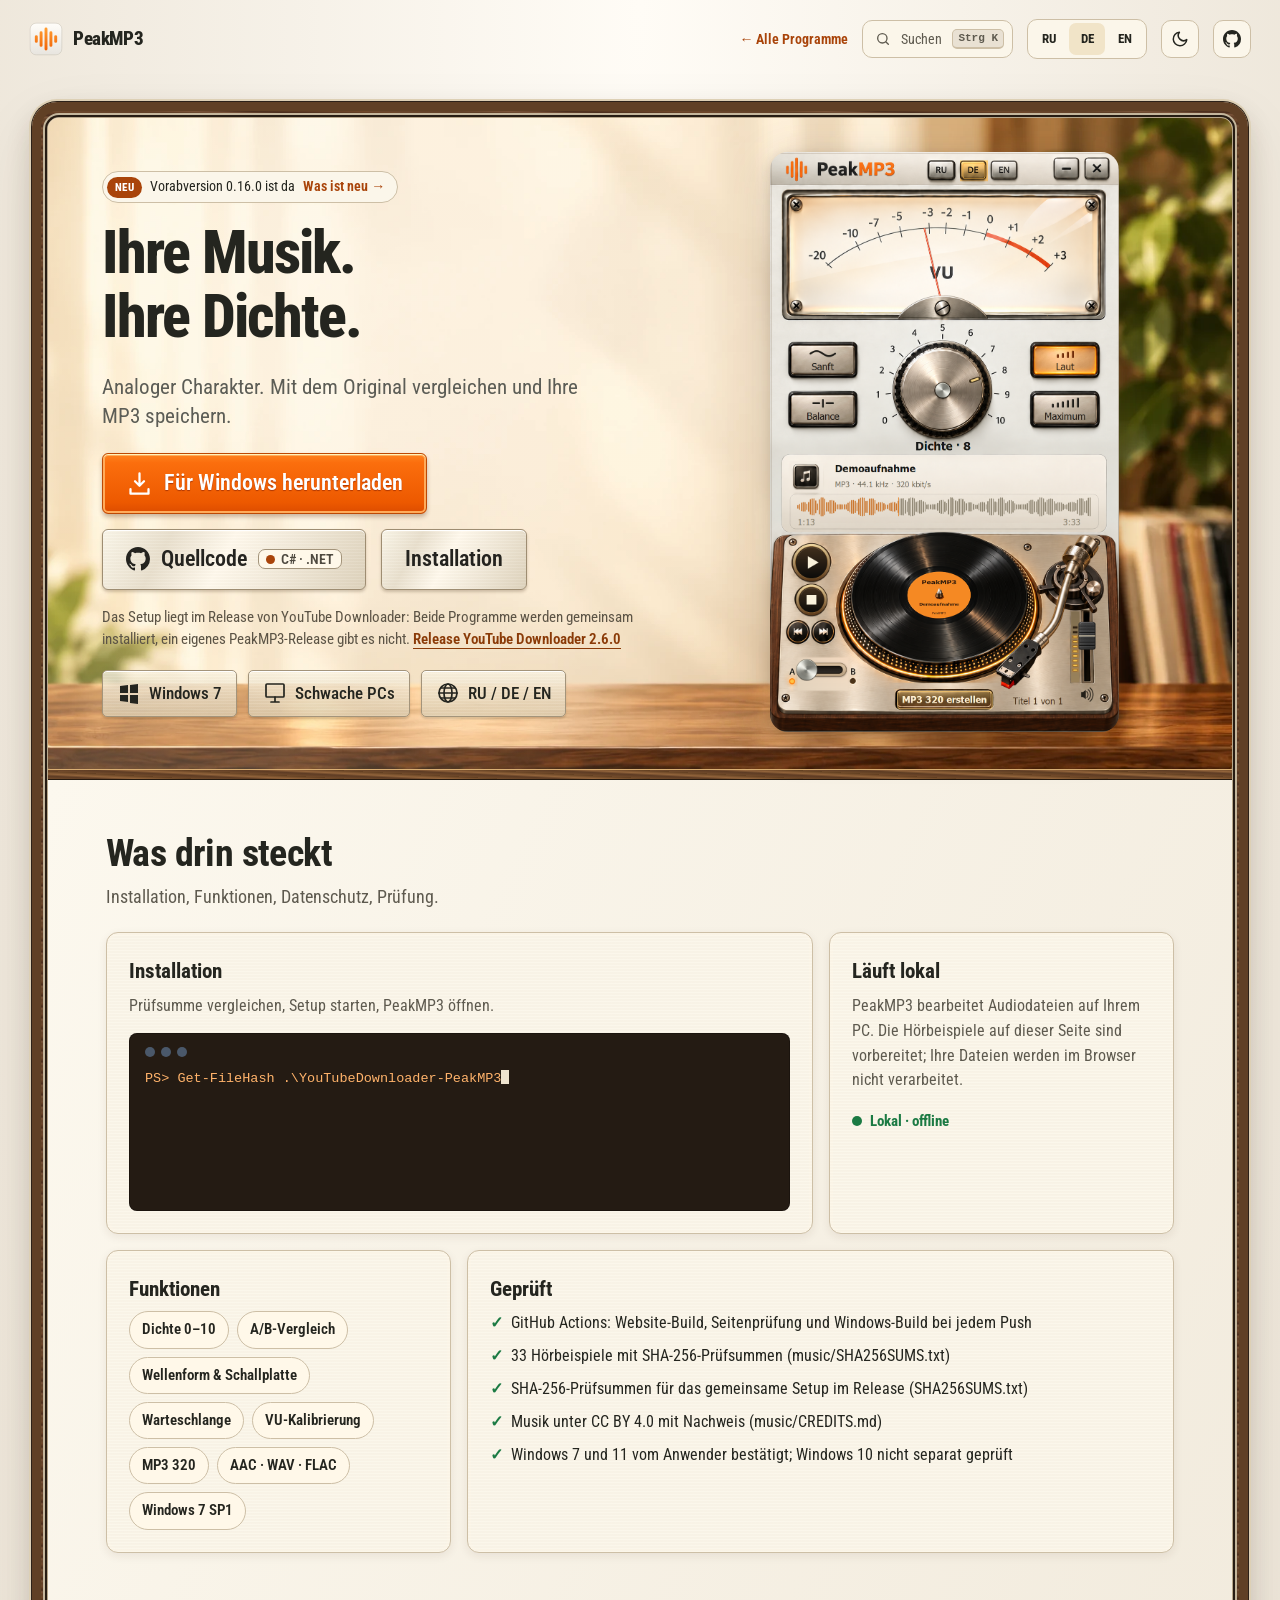
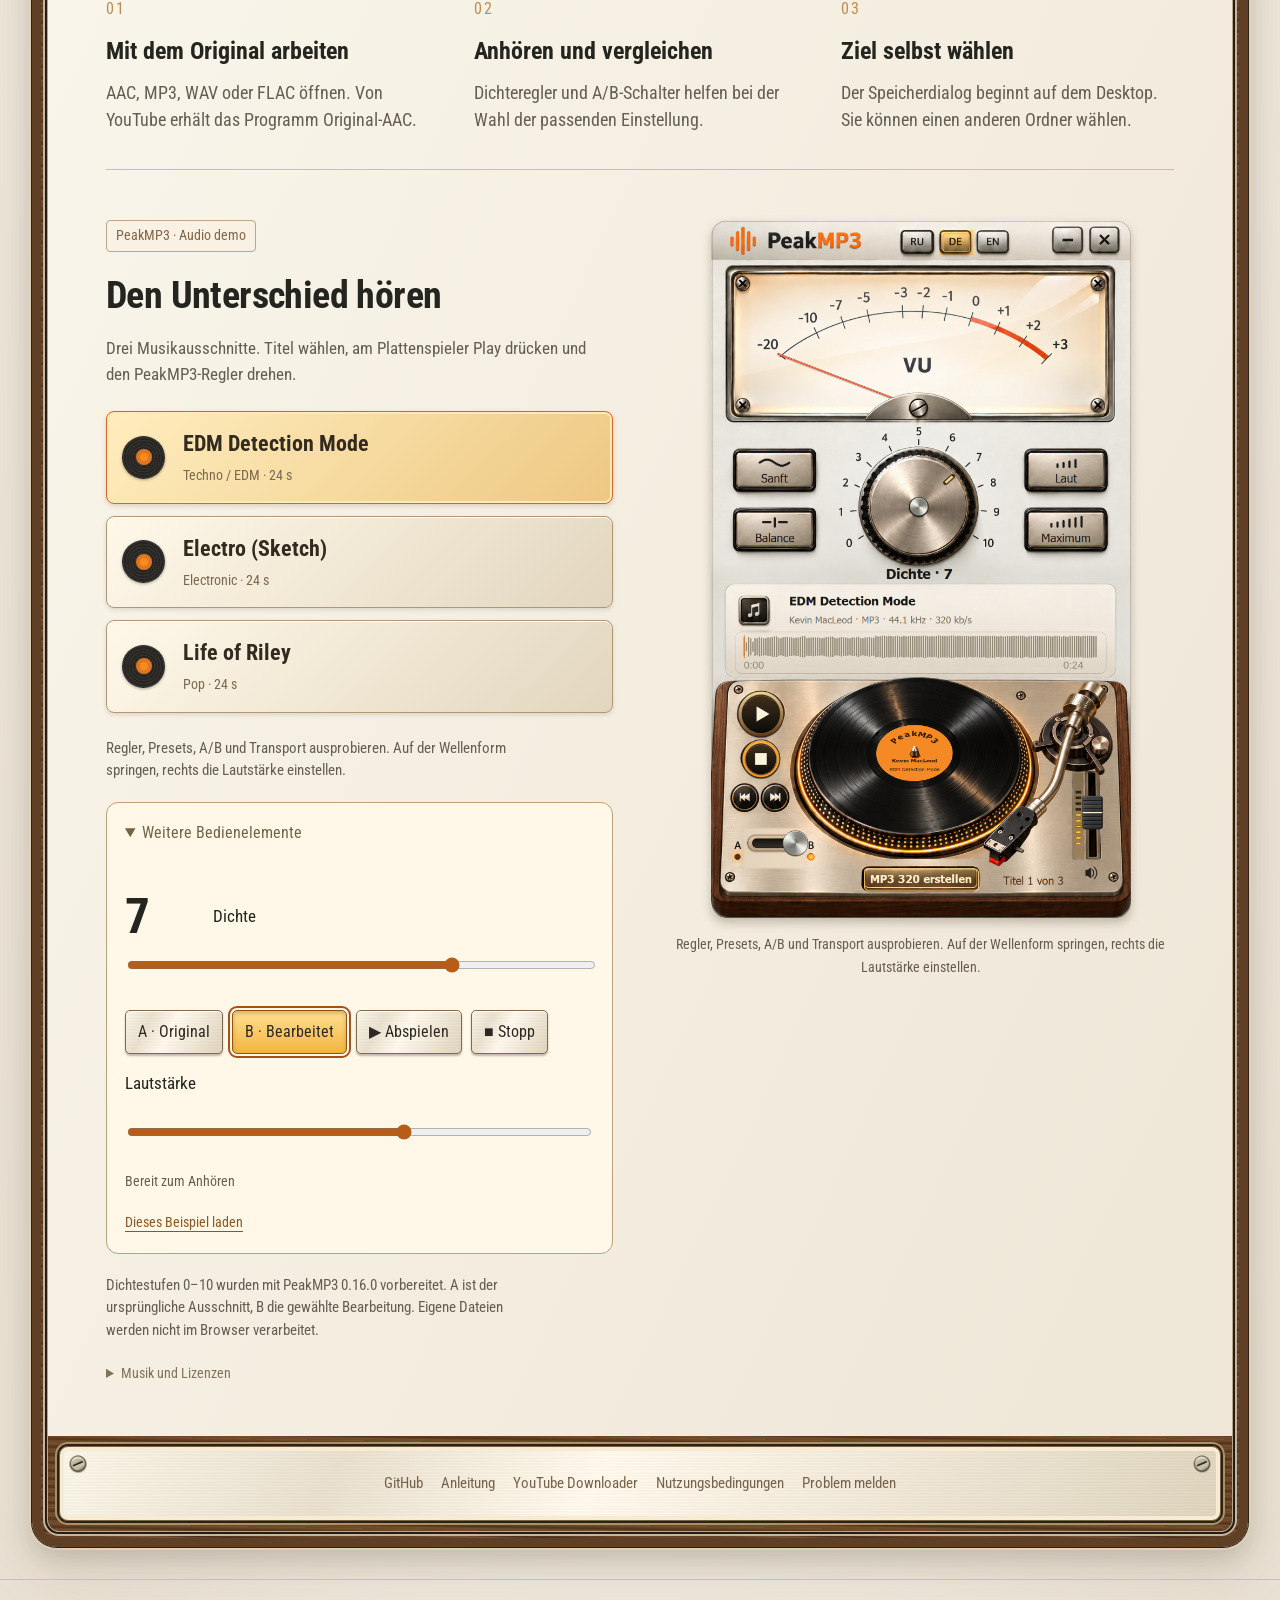
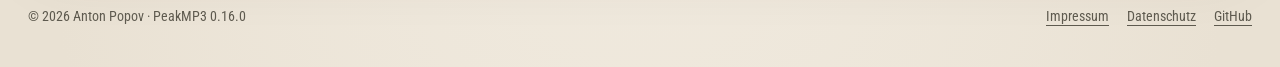
==== commit c3454095: "kit: quiet side decor of program icons on wide screens One fixed, aria-hidden layer in the page marg" ====
--- a/index.html
+++ b/index.html
@@ -1,4 +1,4 @@
-<!doctype html><html lang="de"><head><meta charset="utf-8"><meta name="viewport" content="width=device-width,initial-scale=1"><meta name="description" content="Dichte einstellen, A/B vergleichen und MP3 320 speichern, unter Windows. Analoge Bedienung wie am Gerät."><meta name="application-version" content="0.16.0"><title>PeakMP3 – Dichte einstellen, A/B vergleichen, MP3 320 speichern</title><link rel="icon" href="assets/site/peakmp3.svg"><script src="assets/kit/kit-theme.js"></script><link rel="stylesheet" href="assets/kit/kit.css?v=2026.11.06-1"><link rel="stylesheet" href="website/site.css"><link rel="stylesheet" href="website/peak.css"><link rel="stylesheet" href="website/peak-kit.css"><script src="assets/kit/programs.js?v=2026.11.06-1" defer></script><script src="assets/kit/kit.js?v=2026.11.06-1" defer></script><script defer src="website/demo.js"></script></head><body class="ppk-page peak-site" data-lang="de"><a class="ppk-skip" href="#content">Zum Inhalt</a><div class="ppk-nav-wrap" id="ppk-nav-wrap">
+<!doctype html><html lang="de"><head><meta charset="utf-8"><meta name="viewport" content="width=device-width,initial-scale=1"><meta name="description" content="Dichte einstellen, A/B vergleichen und MP3 320 speichern, unter Windows. Analoge Bedienung wie am Gerät."><meta name="application-version" content="0.16.0"><title>PeakMP3 – Dichte einstellen, A/B vergleichen, MP3 320 speichern</title><link rel="icon" href="assets/site/peakmp3.svg"><script src="assets/kit/kit-theme.js"></script><link rel="stylesheet" href="assets/kit/kit.css?v=2026.11.06-2"><link rel="stylesheet" href="website/site.css"><link rel="stylesheet" href="website/peak.css"><link rel="stylesheet" href="website/peak-kit.css"><script src="assets/kit/programs.js?v=2026.11.06-2" defer></script><script src="assets/kit/kit.js?v=2026.11.06-2" defer></script><script defer src="website/demo.js"></script></head><body class="ppk-page peak-site" data-lang="de"><a class="ppk-skip" href="#content">Zum Inhalt</a><div class="ppk-nav-wrap" id="ppk-nav-wrap">
 <nav class="ppk-nav" aria-label="Hauptnavigation"><a class="ppk-brand" href="index.html"><img src="assets/site/peakmp3.svg" alt="" width="34" height="34"><span>PeakMP3</span></a><span class="ppk-spacer"></span><a class="ppk-back" href="https://popovantondev.github.io/popovantondev/index.html">← Alle Programme</a><button class="ppk-search-btn" type="button" data-ppk-open-search aria-label="Programme durchsuchen"><span>Suchen</span><kbd>Strg K</kbd></button><div class="ppk-langs"><a href="index-ru.html" lang="ru" hreflang="ru">RU</a><a href="index.html" lang="de" hreflang="de" aria-current="page">DE</a><a href="index-en.html" lang="en" hreflang="en">EN</a></div><button class="ppk-icon-btn ppk-theme-btn" type="button" data-ppk-theme aria-label="Farbschema wechseln"></button><a class="ppk-icon-btn ppk-gh-btn" href="https://github.com/popovantondev/PeakMP3" aria-label="GitHub"></a></nav>
 </div><div class="site-shell"><div class="shell-inner"><main id="content"><section class="hero product-hero"><div class="hero-copy"><a class="ppk-pill" href="https://github.com/popovantondev/YouTubeDownloader/releases/tag/v2.6.0"><span class="ppk-new">NEU</span><span>Vorabversion 0.16.0 ist da</span> <span class="ppk-more">Was ist neu →</span></a><h1 class="hero-title"><span>Ihre Musik.</span><span>Ihre Dichte.</span></h1><p class="lead">Analoger Charakter. Mit dem Original vergleichen und Ihre MP3 speichern.</p><div class="actions"><a class="button primary" data-download="setup" href="https://github.com/popovantondev/YouTubeDownloader/releases/download/v2.6.0/YouTubeDownloader-PeakMP3-2.6.0-Preview-Setup.exe" download><svg viewBox="0 0 24 24" aria-hidden="true"><path d="M12 3v11m-4-4 4 4 4-4M4 17v4h16v-4"/></svg>Für Windows herunterladen</a><a class="button ppk-btn ppk-btn-gh" href="https://github.com/popovantondev/PeakMP3">Quellcode <span class="ppk-chip"><i class="ppk-dot"></i>C# · .NET</span></a><a class="button secondary" href="Guide-de.html">Installation</a></div><p class="installer-note">Das Setup liegt im Release von YouTube Downloader: Beide Programme werden gemeinsam installiert, ein eigenes PeakMP3-Release gibt es nicht. <a href="https://github.com/popovantondev/YouTubeDownloader/releases/tag/v2.6.0">Release YouTube Downloader 2.6.0</a></p><div class="compat"><span><svg viewBox="0 0 24 24" aria-hidden="true"><path d="m3 5 8-1v8H3zm10-1 8-1v9h-8zM3 14h8v7l-8-1zm10 0h8v9l-8-1z" fill="currentColor" stroke="none"/></svg>Windows 7</span><span><svg viewBox="0 0 24 24" aria-hidden="true"><rect x="3" y="3" width="18" height="13" rx="1"/><path d="M8 21h8m-4-5v5"/></svg>Schwache PCs</span><span><svg viewBox="0 0 24 24" aria-hidden="true"><circle cx="12" cy="12" r="9"/><ellipse cx="12" cy="12" rx="4" ry="9"/><path d="M3 12h18M5 7h14M5 17h14"/></svg>RU / DE / EN</span></div></div><figure class="product-shot"><img src="assets/site/peakmp3-de.webp" width="973" height="1616" alt="PeakMP3 — Dichte" fetchpriority="high"></figure></section><div class="wood-divider"></div><div class="page-body"><section class="ppk-bento-section ppk-section ppk-reveal" aria-labelledby="bento-title">
 <h2 id="bento-title">Was drin steckt</h2><p class="ppk-sub">Installation, Funktionen, Datenschutz, Prüfung.</p>
--- a/assets/kit/kit.css
+++ b/assets/kit/kit.css
@@ -245,3 +245,18 @@
   html.ppk-js .ppk-reveal:not(.ppk-in){opacity:1;transform:none}
 }
 @media (forced-colors:active){.ppk-pitem[aria-selected="true"]{outline:2px solid Highlight}.ppk-tabs button[aria-selected="true"]{outline:2px solid Highlight}}
+
+/* side decor (kit.js builds it on screens >= 1280px; nothing without JS) */
+.ppk-decor{display:none}
+@media (min-width:1280px){
+  .ppk-decor{display:block;position:fixed;inset:0;z-index:0;overflow:hidden;pointer-events:none;container-type:inline-size;opacity:0;transition:opacity 1.2s ease}
+  .ppk-decor.ppk-decor-on{opacity:1}
+  .ppk-decor-side{position:absolute;top:0;bottom:0;width:calc((100cqi - var(--ppk-decor-shell,var(--ppk-shell)))/2);animation:ppk-decor-drift 90s ease-in-out infinite alternate;will-change:transform}
+  .ppk-decor-l{left:0}
+  .ppk-decor-r{right:0;animation-direction:alternate-reverse}
+  .ppk-decor-i{--ppk-sz:clamp(18px,calc(var(--ppk-k,1) * ((100cqi - var(--ppk-decor-shell,var(--ppk-shell)))/2 - 28px)),72px);position:absolute;top:var(--ppk-y,0);left:calc(var(--ppk-x,.5) * (100% - 1.2 * var(--ppk-sz)) + .1 * var(--ppk-sz));width:var(--ppk-sz);height:var(--ppk-sz);object-fit:contain;opacity:.06;transform:rotate(var(--ppk-r,0deg));user-select:none}
+  [data-theme="dark"] .ppk-decor-i{opacity:.08}
+}
+@keyframes ppk-decor-drift{from{transform:translateY(-10px)}to{transform:translateY(10px)}}
+@media print{.ppk-decor{display:none!important}}
+@media (prefers-reduced-motion:reduce){.ppk-decor{transition:none}.ppk-decor-side{animation:none;will-change:auto}}
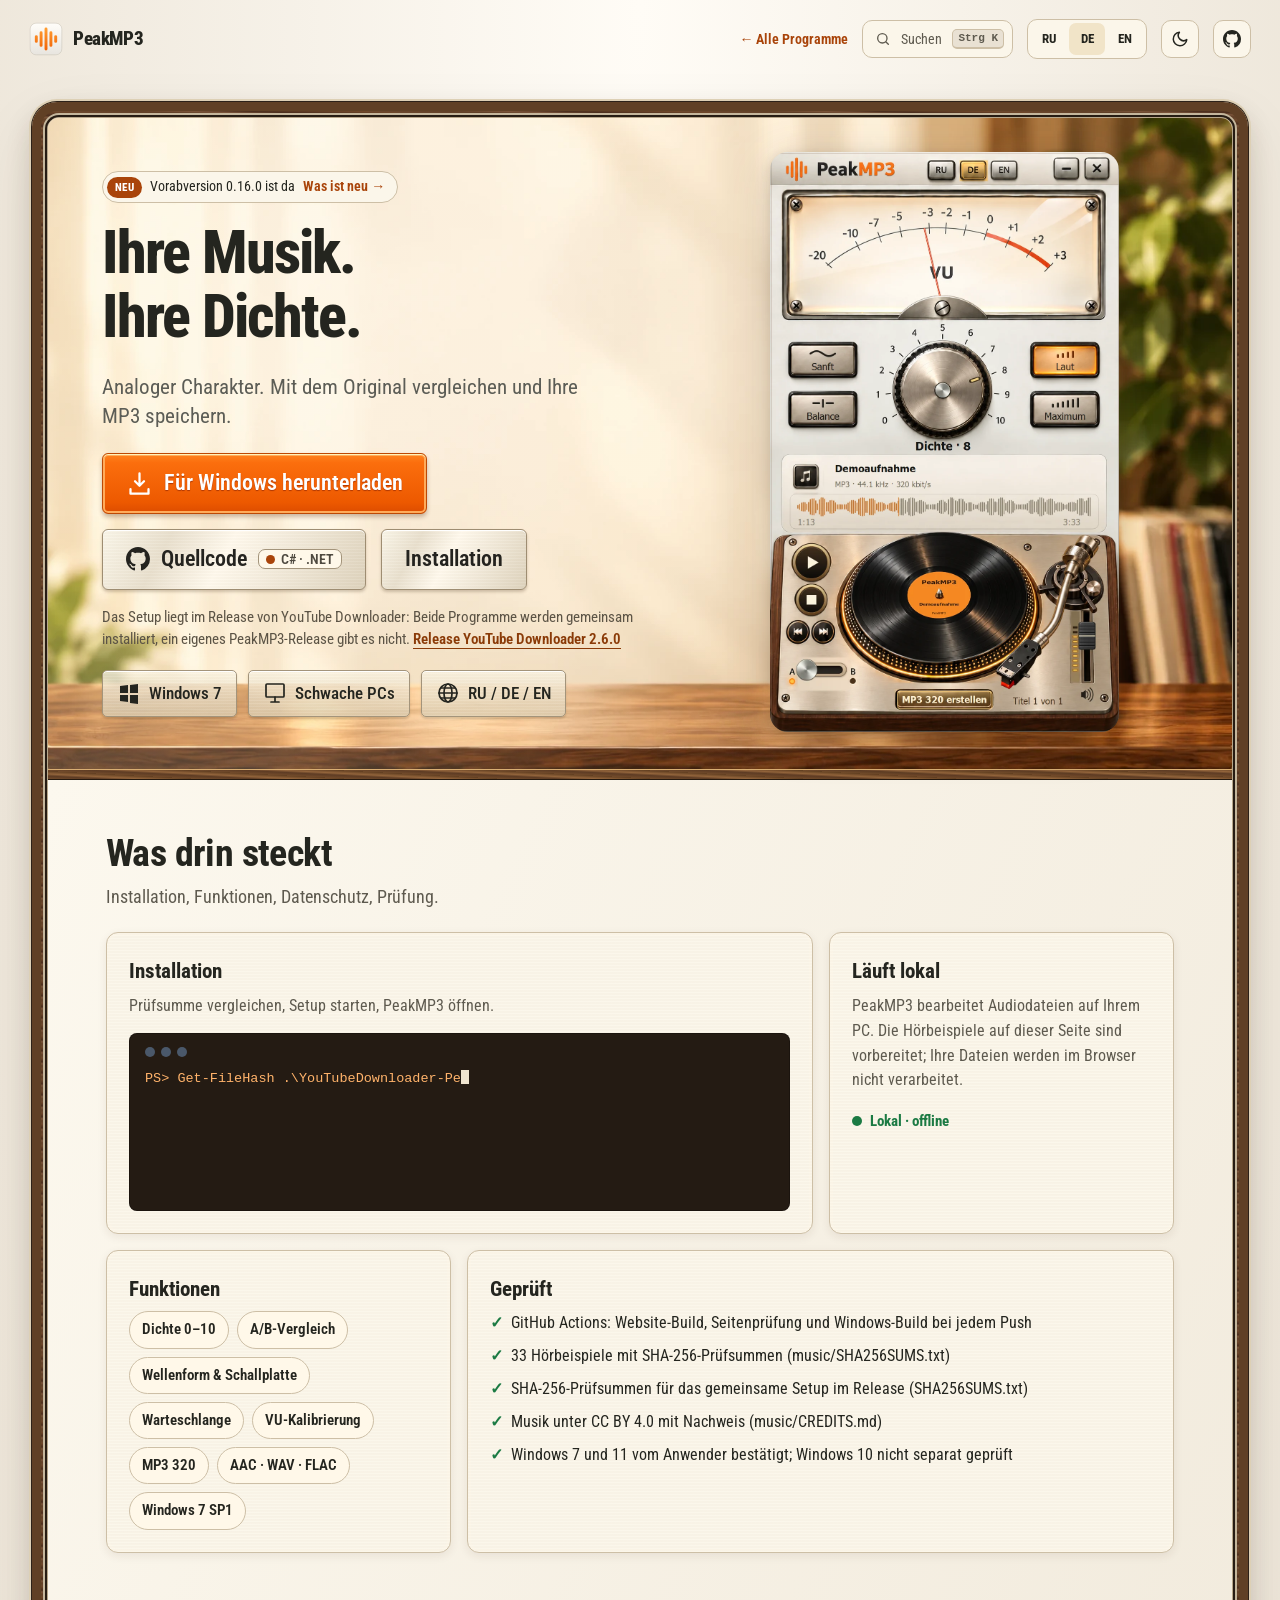
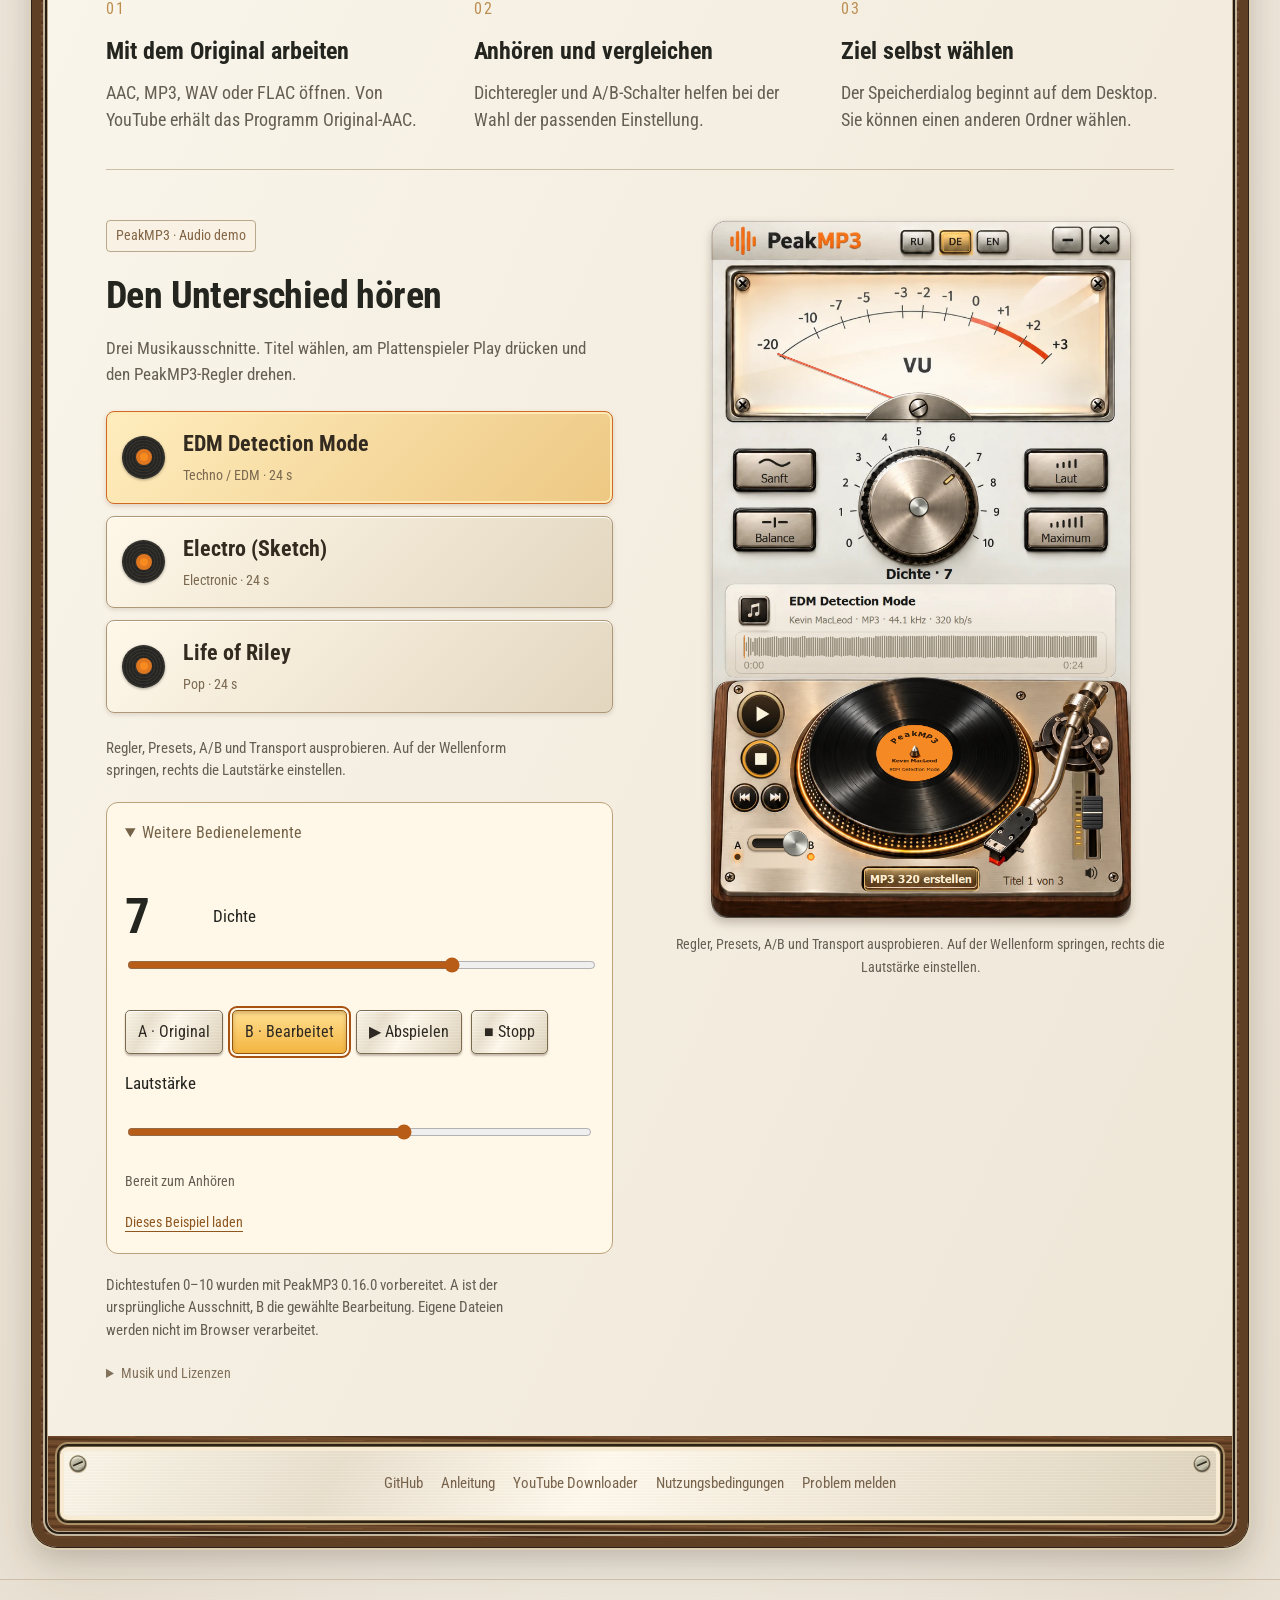
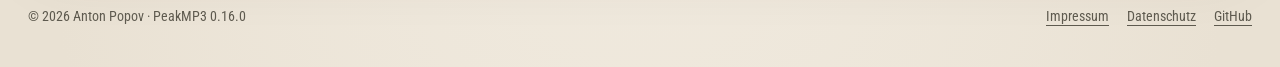
==== commit b7bece08: "perf: webp demo art, woff2 font, demo loads near the viewport Same look; the page downloads several " ====
--- a/index.html
+++ b/index.html
@@ -1,4 +1,4 @@
-<!doctype html><html lang="de"><head><meta charset="utf-8"><meta name="viewport" content="width=device-width,initial-scale=1"><meta name="description" content="Dichte einstellen, A/B vergleichen und MP3 320 speichern, unter Windows. Analoge Bedienung wie am Gerät."><meta name="application-version" content="0.16.0"><title>PeakMP3 – Dichte einstellen, A/B vergleichen, MP3 320 speichern</title><link rel="icon" href="assets/site/peakmp3.svg"><script src="assets/kit/kit-theme.js"></script><link rel="stylesheet" href="assets/kit/kit.css?v=2026.11.06-2"><link rel="stylesheet" href="website/site.css"><link rel="stylesheet" href="website/peak.css"><link rel="stylesheet" href="website/peak-kit.css"><script src="assets/kit/programs.js?v=2026.11.06-2" defer></script><script src="assets/kit/kit.js?v=2026.11.06-2" defer></script><script defer src="website/demo.js"></script></head><body class="ppk-page peak-site" data-lang="de"><a class="ppk-skip" href="#content">Zum Inhalt</a><div class="ppk-nav-wrap" id="ppk-nav-wrap">
+<!doctype html><html lang="de"><head><meta charset="utf-8"><meta name="viewport" content="width=device-width,initial-scale=1"><meta name="description" content="Dichte einstellen, A/B vergleichen und MP3 320 speichern, unter Windows. Analoge Bedienung wie am Gerät."><meta name="application-version" content="0.16.0"><title>PeakMP3 – Dichte einstellen, A/B vergleichen, MP3 320 speichern</title><link rel="icon" href="assets/site/peakmp3.svg"><script src="assets/kit/kit-theme.js"></script><link rel="stylesheet" href="assets/kit/kit.css?v=2026.11.06-2"><link rel="preload" href="assets/site/fonts/RobotoCondensed.woff2" as="font" type="font/woff2" crossorigin><link rel="stylesheet" href="website/site.css?v=2026.11.06-perf"><link rel="stylesheet" href="website/peak.css?v=2026.11.06-perf"><link rel="stylesheet" href="website/peak-kit.css?v=2026.11.06-perf"><script src="assets/kit/programs.js?v=2026.11.06-2" defer></script><script src="assets/kit/kit.js?v=2026.11.06-2" defer></script><script defer src="website/demo.js?v=2026.11.06-perf"></script></head><body class="ppk-page peak-site" data-lang="de"><a class="ppk-skip" href="#content">Zum Inhalt</a><div class="ppk-nav-wrap" id="ppk-nav-wrap">
 <nav class="ppk-nav" aria-label="Hauptnavigation"><a class="ppk-brand" href="index.html"><img src="assets/site/peakmp3.svg" alt="" width="34" height="34"><span>PeakMP3</span></a><span class="ppk-spacer"></span><a class="ppk-back" href="https://popovantondev.github.io/popovantondev/index.html">← Alle Programme</a><button class="ppk-search-btn" type="button" data-ppk-open-search aria-label="Programme durchsuchen"><span>Suchen</span><kbd>Strg K</kbd></button><div class="ppk-langs"><a href="index-ru.html" lang="ru" hreflang="ru">RU</a><a href="index.html" lang="de" hreflang="de" aria-current="page">DE</a><a href="index-en.html" lang="en" hreflang="en">EN</a></div><button class="ppk-icon-btn ppk-theme-btn" type="button" data-ppk-theme aria-label="Farbschema wechseln"></button><a class="ppk-icon-btn ppk-gh-btn" href="https://github.com/popovantondev/PeakMP3" aria-label="GitHub"></a></nav>
 </div><div class="site-shell"><div class="shell-inner"><main id="content"><section class="hero product-hero"><div class="hero-copy"><a class="ppk-pill" href="https://github.com/popovantondev/YouTubeDownloader/releases/tag/v2.6.0"><span class="ppk-new">NEU</span><span>Vorabversion 0.16.0 ist da</span> <span class="ppk-more">Was ist neu →</span></a><h1 class="hero-title"><span>Ihre Musik.</span><span>Ihre Dichte.</span></h1><p class="lead">Analoger Charakter. Mit dem Original vergleichen und Ihre MP3 speichern.</p><div class="actions"><a class="button primary" data-download="setup" href="https://github.com/popovantondev/YouTubeDownloader/releases/download/v2.6.0/YouTubeDownloader-PeakMP3-2.6.0-Preview-Setup.exe" download><svg viewBox="0 0 24 24" aria-hidden="true"><path d="M12 3v11m-4-4 4 4 4-4M4 17v4h16v-4"/></svg>Für Windows herunterladen</a><a class="button ppk-btn ppk-btn-gh" href="https://github.com/popovantondev/PeakMP3">Quellcode <span class="ppk-chip"><i class="ppk-dot"></i>C# · .NET</span></a><a class="button secondary" href="Guide-de.html">Installation</a></div><p class="installer-note">Das Setup liegt im Release von YouTube Downloader: Beide Programme werden gemeinsam installiert, ein eigenes PeakMP3-Release gibt es nicht. <a href="https://github.com/popovantondev/YouTubeDownloader/releases/tag/v2.6.0">Release YouTube Downloader 2.6.0</a></p><div class="compat"><span><svg viewBox="0 0 24 24" aria-hidden="true"><path d="m3 5 8-1v8H3zm10-1 8-1v9h-8zM3 14h8v7l-8-1zm10 0h8v9l-8-1z" fill="currentColor" stroke="none"/></svg>Windows 7</span><span><svg viewBox="0 0 24 24" aria-hidden="true"><rect x="3" y="3" width="18" height="13" rx="1"/><path d="M8 21h8m-4-5v5"/></svg>Schwache PCs</span><span><svg viewBox="0 0 24 24" aria-hidden="true"><circle cx="12" cy="12" r="9"/><ellipse cx="12" cy="12" rx="4" ry="9"/><path d="M3 12h18M5 7h14M5 17h14"/></svg>RU / DE / EN</span></div></div><figure class="product-shot"><img src="assets/site/peakmp3-de.webp" width="973" height="1616" alt="PeakMP3 — Dichte" fetchpriority="high"></figure></section><div class="wood-divider"></div><div class="page-body"><section class="ppk-bento-section ppk-section ppk-reveal" aria-labelledby="bento-title">
 <h2 id="bento-title">Was drin steckt</h2><p class="ppk-sub">Installation, Funktionen, Datenschutz, Prüfung.</p>
--- a/website/site.css
+++ b/website/site.css
@@ -1,4 +1,4 @@
-@font-face{font-family:Studio;src:url('../assets/site/fonts/RobotoCondensed.ttf') format('truetype');font-weight:100 900;font-display:swap}
+@font-face{font-family:Studio;src:url('../assets/site/fonts/RobotoCondensed.woff2') format('woff2'),url('../assets/site/fonts/RobotoCondensed.ttf') format('truetype');font-weight:100 900;font-display:swap}
 :root{color-scheme:light;--ink:#24251f;--muted:#656259;--cream:#f4eddf;--orange:#ed640c;--wood:#654123;--metal:linear-gradient(118deg,#faf6e9,#e9e0ce 24%,#fff9ed 46%,#ded3bd);--grain:repeating-linear-gradient(0deg,#fff2 0px,#fff0 1px,#54350e09 2px,#fff0 3px)}
 *{box-sizing:border-box}html{scroll-behavior:smooth;scroll-padding-top:30px}body{margin:0;background:radial-gradient(ellipse at 50% 0,#fffcf6,#e9e1d3 95%);color:var(--ink);font:17px/1.55 Studio,'Segoe UI',Arial,sans-serif;min-height:100vh}button,input,select{font:inherit}button,a{-webkit-tap-highlight-color:transparent}button{cursor:pointer}a{color:inherit;text-underline-offset:4px}button:focus-visible,a:focus-visible,input:focus-visible{outline:3px solid #a64405;outline-offset:5px}svg{width:24px;height:24px;flex-shrink:0;fill:none;stroke:currentColor;stroke-width:1.7;stroke-linecap:round;stroke-linejoin:round}.sr-only{position:absolute;clip:rect(0,0,0,0);width:1px;height:1px;overflow:hidden}.skip{position:fixed;top:-100px;left:20px;z-index:100;background:var(--cream);padding:10px}.skip:focus{top:10px}
 .site-shell{width:calc(100% - 64px);max-width:1320px;margin:32px auto;border:9px solid #604025;border-radius:25px;padding:6px;background:repeating-linear-gradient(2deg,#6c482d 0,#614027 3px,#795338 5px,#4c2f1e 7px,#70482a 11px);box-shadow:0 0 0 1px #2d2219,0 0 0 3px #ddd0b5,0 12px 26px #2b1b142b,0 25px 65px #3f2c1717;overflow:hidden}.shell-inner{border:1px solid #b6a68a;border-radius:12px;overflow:hidden;background:#f4eddf;box-shadow:0 0 0 2px #261c13,0 0 0 4px #c4b69c}
--- a/website/peak-kit.css
+++ b/website/peak-kit.css
@@ -121,3 +121,6 @@
 :root:not([data-theme]) .actions .button.ppk-btn .ppk-chip{background:#fff8e9;color:#4f4a40}
 :root:not([data-theme]) .ppk-footer{border-top-color:#4c3b29}
 }
+/* Link from the guide to the program page. */
+.guide-title .guide-home{margin:0 0 18px}
+.guide-title .guide-home-link{min-height:44px;padding:8px 18px;font-size:17px}
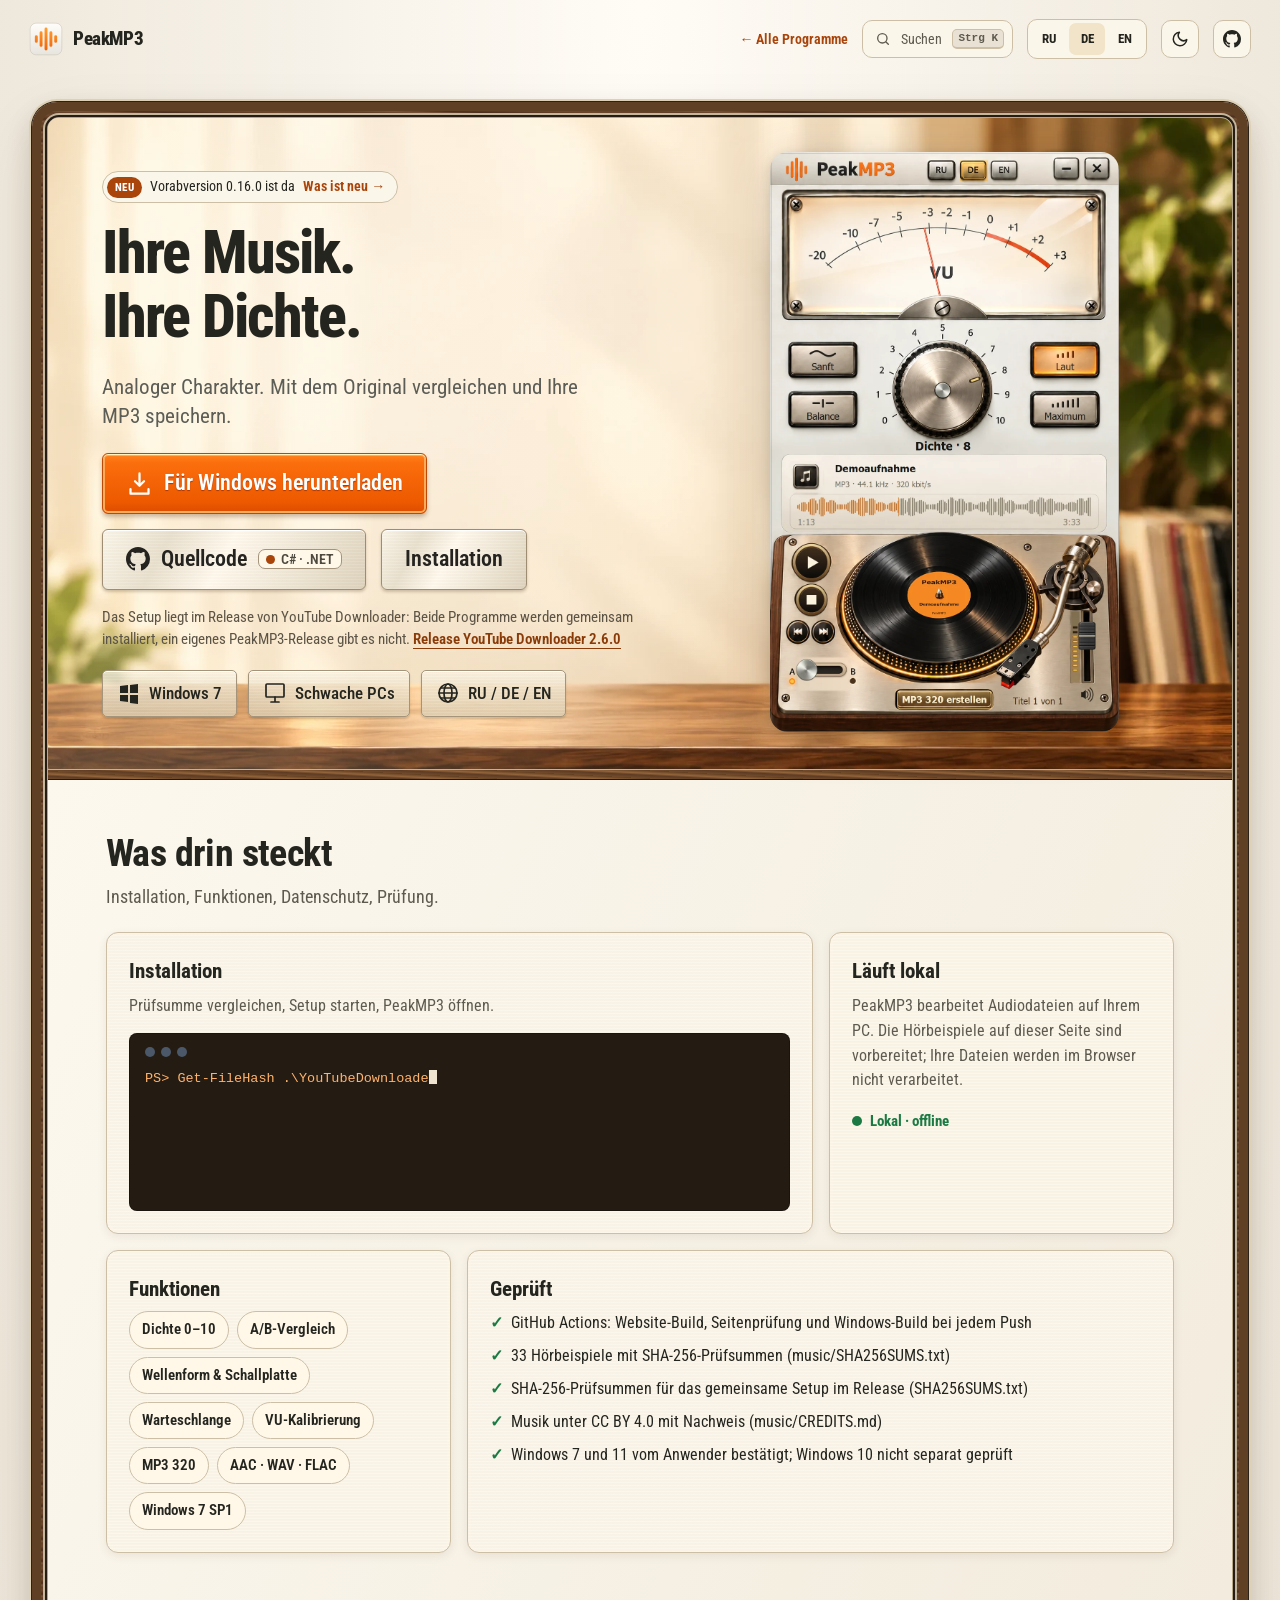
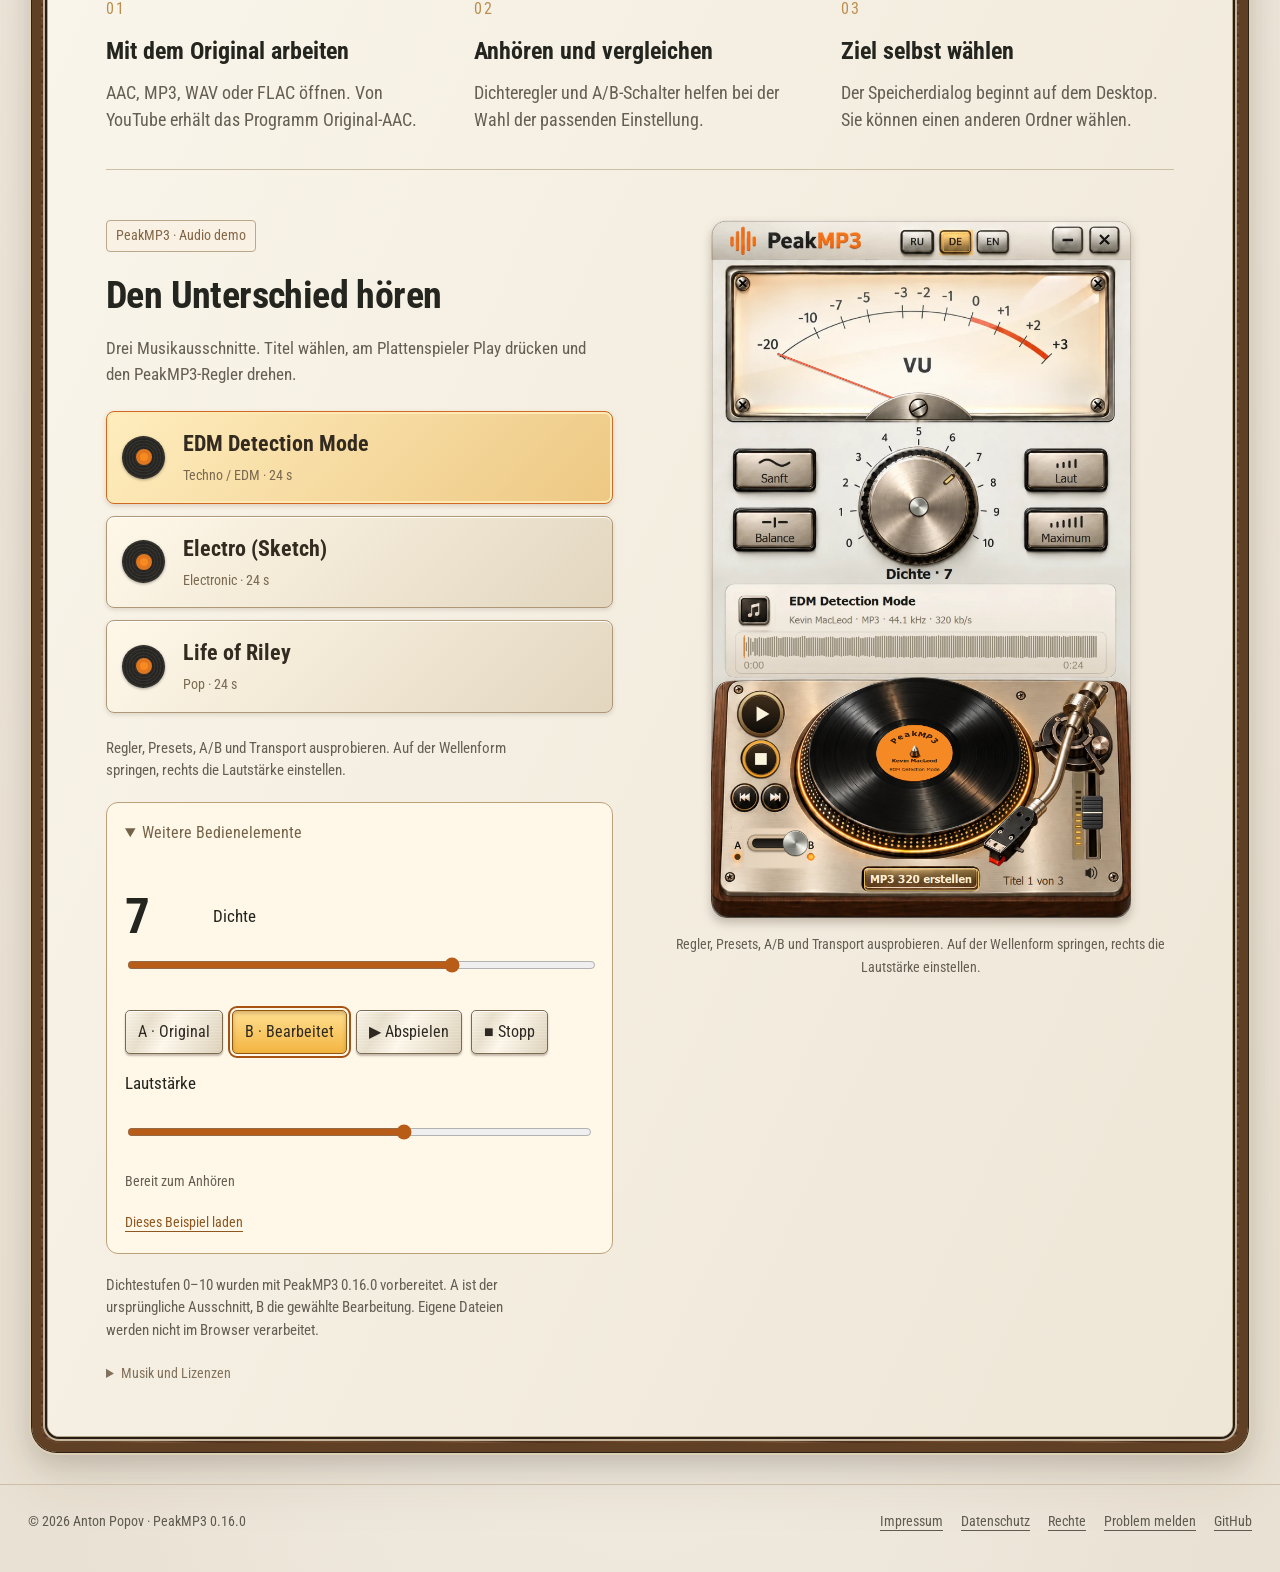
==== commit 881d2b5b: "site: one tab title pattern and one footer across programs Landing titles name the program and what " ====
--- a/index.html
+++ b/index.html
@@ -1,4 +1,4 @@
-<!doctype html><html lang="de"><head><meta charset="utf-8"><meta name="viewport" content="width=device-width,initial-scale=1"><meta name="description" content="Dichte einstellen, A/B vergleichen und MP3 320 speichern, unter Windows. Analoge Bedienung wie am Gerät."><meta name="application-version" content="0.16.0"><title>PeakMP3 – Dichte einstellen, A/B vergleichen, MP3 320 speichern</title><link rel="icon" href="assets/site/peakmp3.svg"><script src="assets/kit/kit-theme.js"></script><link rel="stylesheet" href="assets/kit/kit.css?v=2026.11.06-2"><link rel="preload" href="assets/site/fonts/RobotoCondensed.woff2" as="font" type="font/woff2" crossorigin><link rel="stylesheet" href="website/site.css?v=2026.11.06-perf"><link rel="stylesheet" href="website/peak.css?v=2026.11.06-perf"><link rel="stylesheet" href="website/peak-kit.css?v=2026.11.06-perf"><script src="assets/kit/programs.js?v=2026.11.06-2" defer></script><script src="assets/kit/kit.js?v=2026.11.06-2" defer></script><script defer src="website/demo.js?v=2026.11.06-perf"></script></head><body class="ppk-page peak-site" data-lang="de"><a class="ppk-skip" href="#content">Zum Inhalt</a><div class="ppk-nav-wrap" id="ppk-nav-wrap">
+<!doctype html><html lang="de"><head><meta charset="utf-8"><meta name="viewport" content="width=device-width,initial-scale=1"><meta name="description" content="Dichte einstellen, A/B vergleichen und MP3 320 speichern, unter Windows. Analoge Bedienung wie am Gerät."><meta name="application-version" content="0.16.0"><title>PeakMP3 — Dichte einstellen, A/B vergleichen, MP3 320 speichern</title><link rel="icon" href="assets/site/peakmp3.svg"><script src="assets/kit/kit-theme.js"></script><link rel="stylesheet" href="assets/kit/kit.css?v=2026.11.06-2"><link rel="preload" href="assets/site/fonts/RobotoCondensed.woff2" as="font" type="font/woff2" crossorigin><link rel="stylesheet" href="website/site.css?v=2026.11.06-perf"><link rel="stylesheet" href="website/peak.css?v=2026.11.06-perf"><link rel="stylesheet" href="website/peak-kit.css?v=2026.11.06-perf"><script src="assets/kit/programs.js?v=2026.11.06-2" defer></script><script src="assets/kit/kit.js?v=2026.11.06-2" defer></script><script defer src="website/demo.js?v=2026.11.06-perf"></script></head><body class="ppk-page peak-site" data-lang="de"><a class="ppk-skip" href="#content">Zum Inhalt</a><div class="ppk-nav-wrap" id="ppk-nav-wrap">
 <nav class="ppk-nav" aria-label="Hauptnavigation"><a class="ppk-brand" href="index.html"><img src="assets/site/peakmp3.svg" alt="" width="34" height="34"><span>PeakMP3</span></a><span class="ppk-spacer"></span><a class="ppk-back" href="https://popovantondev.github.io/popovantondev/index.html">← Alle Programme</a><button class="ppk-search-btn" type="button" data-ppk-open-search aria-label="Programme durchsuchen"><span>Suchen</span><kbd>Strg K</kbd></button><div class="ppk-langs"><a href="index-ru.html" lang="ru" hreflang="ru">RU</a><a href="index.html" lang="de" hreflang="de" aria-current="page">DE</a><a href="index-en.html" lang="en" hreflang="en">EN</a></div><button class="ppk-icon-btn ppk-theme-btn" type="button" data-ppk-theme aria-label="Farbschema wechseln"></button><a class="ppk-icon-btn ppk-gh-btn" href="https://github.com/popovantondev/PeakMP3" aria-label="GitHub"></a></nav>
 </div><div class="site-shell"><div class="shell-inner"><main id="content"><section class="hero product-hero"><div class="hero-copy"><a class="ppk-pill" href="https://github.com/popovantondev/YouTubeDownloader/releases/tag/v2.6.0"><span class="ppk-new">NEU</span><span>Vorabversion 0.16.0 ist da</span> <span class="ppk-more">Was ist neu →</span></a><h1 class="hero-title"><span>Ihre Musik.</span><span>Ihre Dichte.</span></h1><p class="lead">Analoger Charakter. Mit dem Original vergleichen und Ihre MP3 speichern.</p><div class="actions"><a class="button primary" data-download="setup" href="https://github.com/popovantondev/YouTubeDownloader/releases/download/v2.6.0/YouTubeDownloader-PeakMP3-2.6.0-Preview-Setup.exe" download><svg viewBox="0 0 24 24" aria-hidden="true"><path d="M12 3v11m-4-4 4 4 4-4M4 17v4h16v-4"/></svg>Für Windows herunterladen</a><a class="button ppk-btn ppk-btn-gh" href="https://github.com/popovantondev/PeakMP3">Quellcode <span class="ppk-chip"><i class="ppk-dot"></i>C# · .NET</span></a><a class="button secondary" href="Guide-de.html">Installation</a></div><p class="installer-note">Das Setup liegt im Release von YouTube Downloader: Beide Programme werden gemeinsam installiert, ein eigenes PeakMP3-Release gibt es nicht. <a href="https://github.com/popovantondev/YouTubeDownloader/releases/tag/v2.6.0">Release YouTube Downloader 2.6.0</a></p><div class="compat"><span><svg viewBox="0 0 24 24" aria-hidden="true"><path d="m3 5 8-1v8H3zm10-1 8-1v9h-8zM3 14h8v7l-8-1zm10 0h8v9l-8-1z" fill="currentColor" stroke="none"/></svg>Windows 7</span><span><svg viewBox="0 0 24 24" aria-hidden="true"><rect x="3" y="3" width="18" height="13" rx="1"/><path d="M8 21h8m-4-5v5"/></svg>Schwache PCs</span><span><svg viewBox="0 0 24 24" aria-hidden="true"><circle cx="12" cy="12" r="9"/><ellipse cx="12" cy="12" rx="4" ry="9"/><path d="M3 12h18M5 7h14M5 17h14"/></svg>RU / DE / EN</span></div></div><figure class="product-shot"><img src="assets/site/peakmp3-de.webp" width="973" height="1616" alt="PeakMP3 — Dichte" fetchpriority="high"></figure></section><div class="wood-divider"></div><div class="page-body"><section class="ppk-bento-section ppk-section ppk-reveal" aria-labelledby="bento-title">
 <h2 id="bento-title">Was drin steckt</h2><p class="ppk-sub">Installation, Funktionen, Datenschutz, Prüfung.</p>
@@ -8,7 +8,7 @@
 <div class="ppk-tile"><h3>Funktionen</h3><div class="ppk-chips"><span>Dichte 0–10</span><span>A/B-Vergleich</span><span>Wellenform &amp; Schallplatte</span><span>Warteschlange</span><span>VU-Kalibrierung</span><span>MP3 320</span><span>AAC · WAV · FLAC</span><span>Windows 7 SP1</span></div></div>
 <div class="ppk-tile ppk-wide"><h3>Geprüft</h3><ul class="ppk-checks"><li>GitHub Actions: Website-Build, Seitenprüfung und Windows-Build bei jedem Push</li><li>33 Hörbeispiele mit SHA-256-Prüfsummen (music/SHA256SUMS.txt)</li><li>SHA-256-Prüfsummen für das gemeinsame Setup im Release (SHA256SUMS.txt)</li><li>Musik unter CC BY 4.0 mit Nachweis (music/CREDITS.md)</li><li>Windows 7 und 11 vom Anwender bestätigt; Windows 10 nicht separat geprüft</li></ul></div>
 </div>
-</section><div class="features"><article><span class="feature-number">01</span><h3>Mit dem Original arbeiten</h3><p>AAC, MP3, WAV oder FLAC öffnen. Von YouTube erhält das Programm Original-AAC.</p></article><article><span class="feature-number">02</span><h3>Anhören und vergleichen</h3><p>Dichteregler und A/B-Schalter helfen bei der Wahl der passenden Einstellung.</p></article><article><span class="feature-number">03</span><h3>Ziel selbst wählen</h3><p>Der Speicherdialog beginnt auf dem Desktop. Sie können einen anderen Ordner wählen.</p></article></div><section class="interactive-section" id="demo"><div class="demo-copy"><span class="mini-chip">PeakMP3 · Audio demo</span><h2>Den Unterschied hören</h2><p>Drei Musikausschnitte. Titel wählen, am Plattenspieler Play drücken und den PeakMP3-Regler drehen.</p><div class="track-list"><button class="track-choice" data-track="techno" aria-pressed="true"><span class="track-disc" aria-hidden="true"></span><span><strong>EDM Detection Mode</strong><small>Techno / EDM · 24 s</small></span></button><button class="track-choice" data-track="electronic" aria-pressed="false"><span class="track-disc" aria-hidden="true"></span><span><strong>Electro (Sketch)</strong><small>Electronic · 24 s</small></span></button><button class="track-choice" data-track="pop" aria-pressed="false"><span class="track-disc" aria-hidden="true"></span><span><strong>Life of Riley</strong><small>Pop · 24 s</small></span></button></div><p class="demo-small">Regler, Presets, A/B und Transport ausprobieren. Auf der Wellenform springen, rechts die Lautstärke einstellen.</p><details class="extra-controls" open><summary>Weitere Bedienelemente</summary><label class="demo-readout"><output class="density-number" id="density-number" for="density-range">7</output><span>Dichte</span></label><input id="density-range" class="density-range" type="range" min="0" max="10" value="7" aria-label="Dichte"><div class="demo-toolbar"><button class="hardware-button" data-compare="a" aria-pressed="false">A · Original</button><button class="hardware-button" data-compare="b" aria-pressed="true">B · Bearbeitet</button><button class="hardware-button" id="demo-play" aria-pressed="false">▶ Abspielen</button><button class="hardware-button" id="demo-stop">■ Stopp</button></div><label class="volume-row">Lautstärke <input id="demo-volume" type="range" min="0" max="100" value="60" aria-label="Lautstärke"></label><p class="demo-status" id="demo-state" role="status">Bereit zum Anhören</p><a class="export-example" id="demo-export" download>Dieses Beispiel laden</a></details><p class="demo-small">Dichtestufen 0–10 wurden mit PeakMP3 0.16.0 vorbereitet. A ist der ursprüngliche Ausschnitt, B die gewählte Bearbeitung. Eigene Dateien werden nicht im Browser verarbeitet.</p><details class="music-credits"><summary>Musik und Lizenzen</summary><ul><li><a href="https://incompetech.com/music/royalty-free/index.html?isrc=USUAN1500026">EDM Detection Mode</a> — Kevin MacLeod (incompetech.com), <a href="https://creativecommons.org/licenses/by/4.0/">CC BY 4.0</a>.</li><li><a href="https://incompetech.com/music/royalty-free/index.html?isrc=USUAN1100390">Electro (Sketch)</a> — Kevin MacLeod (incompetech.com), <a href="https://creativecommons.org/licenses/by/4.0/">CC BY 4.0</a>.</li><li><a href="https://incompetech.com/music/royalty-free/index.html?isrc=USUAN1400054">Life of Riley</a> — Kevin MacLeod (incompetech.com), <a href="https://creativecommons.org/licenses/by/4.0/">CC BY 4.0</a>.</li></ul><p>24-Sekunden-Ausschnitte: Schnitt, PeakMP3-Bearbeitung und MP3-Kodierung. Die Musiklizenz gilt unabhängig von den Programmbedingungen.</p></details></div><div class="demo-device"><canvas id="peak-demo" width="778" height="1293" tabindex="0" role="img" aria-label="Regler, Presets, A/B und Transport ausprobieren. Auf der Wellenform springen, rechts die Lautstärke einstellen."></canvas><p class="image-note">Regler, Presets, A/B und Transport ausprobieren. Auf der Wellenform springen, rechts die Lautstärke einstellen.</p></div><audio id="demo-audio" preload="none"></audio></section></div></main><footer class="workflow-wrap"><div class="workflow"><div class="footer-links"><a href="https://github.com/popovantondev/PeakMP3">GitHub</a><a href="Guide-de.html">Anleitung</a><a href="https://popovantondev.github.io/YouTubeDownloader/index.html">YouTube Downloader</a><a href="https://github.com/popovantondev/PeakMP3/blob/main/RIGHTS.md">Nutzungsbedingungen</a><a href="https://github.com/popovantondev/PeakMP3/issues/new">Problem melden</a></div></div></footer></div></div><footer class="ppk-footer">
+</section><div class="features"><article><span class="feature-number">01</span><h3>Mit dem Original arbeiten</h3><p>AAC, MP3, WAV oder FLAC öffnen. Von YouTube erhält das Programm Original-AAC.</p></article><article><span class="feature-number">02</span><h3>Anhören und vergleichen</h3><p>Dichteregler und A/B-Schalter helfen bei der Wahl der passenden Einstellung.</p></article><article><span class="feature-number">03</span><h3>Ziel selbst wählen</h3><p>Der Speicherdialog beginnt auf dem Desktop. Sie können einen anderen Ordner wählen.</p></article></div><section class="interactive-section" id="demo"><div class="demo-copy"><span class="mini-chip">PeakMP3 · Audio demo</span><h2>Den Unterschied hören</h2><p>Drei Musikausschnitte. Titel wählen, am Plattenspieler Play drücken und den PeakMP3-Regler drehen.</p><div class="track-list"><button class="track-choice" data-track="techno" aria-pressed="true"><span class="track-disc" aria-hidden="true"></span><span><strong>EDM Detection Mode</strong><small>Techno / EDM · 24 s</small></span></button><button class="track-choice" data-track="electronic" aria-pressed="false"><span class="track-disc" aria-hidden="true"></span><span><strong>Electro (Sketch)</strong><small>Electronic · 24 s</small></span></button><button class="track-choice" data-track="pop" aria-pressed="false"><span class="track-disc" aria-hidden="true"></span><span><strong>Life of Riley</strong><small>Pop · 24 s</small></span></button></div><p class="demo-small">Regler, Presets, A/B und Transport ausprobieren. Auf der Wellenform springen, rechts die Lautstärke einstellen.</p><details class="extra-controls" open><summary>Weitere Bedienelemente</summary><label class="demo-readout"><output class="density-number" id="density-number" for="density-range">7</output><span>Dichte</span></label><input id="density-range" class="density-range" type="range" min="0" max="10" value="7" aria-label="Dichte"><div class="demo-toolbar"><button class="hardware-button" data-compare="a" aria-pressed="false">A · Original</button><button class="hardware-button" data-compare="b" aria-pressed="true">B · Bearbeitet</button><button class="hardware-button" id="demo-play" aria-pressed="false">▶ Abspielen</button><button class="hardware-button" id="demo-stop">■ Stopp</button></div><label class="volume-row">Lautstärke <input id="demo-volume" type="range" min="0" max="100" value="60" aria-label="Lautstärke"></label><p class="demo-status" id="demo-state" role="status">Bereit zum Anhören</p><a class="export-example" id="demo-export" download>Dieses Beispiel laden</a></details><p class="demo-small">Dichtestufen 0–10 wurden mit PeakMP3 0.16.0 vorbereitet. A ist der ursprüngliche Ausschnitt, B die gewählte Bearbeitung. Eigene Dateien werden nicht im Browser verarbeitet.</p><details class="music-credits"><summary>Musik und Lizenzen</summary><ul><li><a href="https://incompetech.com/music/royalty-free/index.html?isrc=USUAN1500026">EDM Detection Mode</a> — Kevin MacLeod (incompetech.com), <a href="https://creativecommons.org/licenses/by/4.0/">CC BY 4.0</a>.</li><li><a href="https://incompetech.com/music/royalty-free/index.html?isrc=USUAN1100390">Electro (Sketch)</a> — Kevin MacLeod (incompetech.com), <a href="https://creativecommons.org/licenses/by/4.0/">CC BY 4.0</a>.</li><li><a href="https://incompetech.com/music/royalty-free/index.html?isrc=USUAN1400054">Life of Riley</a> — Kevin MacLeod (incompetech.com), <a href="https://creativecommons.org/licenses/by/4.0/">CC BY 4.0</a>.</li></ul><p>24-Sekunden-Ausschnitte: Schnitt, PeakMP3-Bearbeitung und MP3-Kodierung. Die Musiklizenz gilt unabhängig von den Programmbedingungen.</p></details></div><div class="demo-device"><canvas id="peak-demo" width="778" height="1293" tabindex="0" role="img" aria-label="Regler, Presets, A/B und Transport ausprobieren. Auf der Wellenform springen, rechts die Lautstärke einstellen."></canvas><p class="image-note">Regler, Presets, A/B und Transport ausprobieren. Auf der Wellenform springen, rechts die Lautstärke einstellen.</p></div><audio id="demo-audio" preload="none"></audio></section></div></main></div></div><footer class="ppk-footer">
 <span>© 2026 Anton Popov · PeakMP3 0.16.0</span>
-<nav aria-label="Rechtliches"><a href="https://popovantondev.github.io/popovantondev/impressum.html">Impressum</a><a href="https://popovantondev.github.io/popovantondev/datenschutz.html">Datenschutz</a><a href="https://github.com/popovantondev/PeakMP3">GitHub</a></nav>
+<nav aria-label="Rechtliches"><a href="https://popovantondev.github.io/popovantondev/impressum.html">Impressum</a><a href="https://popovantondev.github.io/popovantondev/datenschutz.html">Datenschutz</a><a href="https://github.com/popovantondev/PeakMP3/blob/main/RIGHTS.md">Rechte</a><a href="https://github.com/popovantondev/PeakMP3/issues/new">Problem melden</a><a href="https://github.com/popovantondev/PeakMP3">GitHub</a></nav>
 </footer><script type="application/json" id="demo-strings">{"nav": ["Programm", "Anhören", "Anleitung"], "headline": ["Von YouTube laden.", "Den Klang gestalten."], "lead": "Analoger Charakter. Mit dem Original vergleichen und Ihre MP3 speichern.", "download": "Für Windows herunterladen", "install": "Installation", "weak": "Schwache PCs", "extension": "Erweiterung für den Browser", "more": "Mehr", "flow": ["YouTube", "Original-AAC", "PeakMP3", "Fertige MP3"], "support": "Problem melden", "rights": "Rechte & Komponenten", "menu": "Menü öffnen", "skip": "Zum Inhalt", "downTitle": ["Ihr Video.", "Ihr Format."], "downLead": "Videos und Audio von YouTube speichern. Nur die Schaltflächen anzeigen, die Sie wirklich brauchen.", "downKicker": "YouTube Downloader · 2.6.0 Preview", "downFeatures": [["Originalqualität", "Video und AAC bleiben ohne Neukodierung erhalten. MP3 kann die Qualität der Quelle nicht erhöhen."], ["Ohne Wiedergabe", "Standardmäßig lädt das Video, ohne zu spielen. Die Methode lässt sich in den Einstellungen ändern."], ["Drei Sprachen", "Einstellungen, Meldungen und Anleitungen gibt es auf Russisch, Deutsch und Englisch."]], "formatsTitle": "Nur Ihre Formate", "formatsText": "Auf YouTube erscheinen zunächst schnelles 360p und MP3 sowie die Originalstufen 480p und 720p. Weitere Qualitäten und AAC schalten Sie über den grünen Browserpfeil ein.", "audioTitle": "Einfaches MP3 oder mehr Charakter", "audioText": "MP3 ohne Bearbeitung speichern oder Original-AAC an PeakMP3 übergeben. Das Programm öffnet die Datei zum Anhören, Einstellen der Dichte und Speichern als MP3.", "audioBullets": ["Original-AAC ohne zwischenzeitliche MP3", "Übergabe an die Warteschlange des offenen PeakMP3", "Anhören und Speichern unter Ihrer Kontrolle"], "downNote": "Erweiterungsoberfläche 2.6.0. Einstellungsdemo ohne Verbindung zu einem Browserprofil.", "limitation": "YouTube kann eine Sitzungsbestätigung verlangen (attestation required). Diese Grenze der Preview bleibt bestehen; das Video startet nicht automatisch.", "peakTitle": ["Ihre Musik.", "Ihre Dichte."], "peakLead": "Vom Original bis zum dichten MP3. Bearbeitung einstellen, Ergebnis vergleichen und nach Ihrem Geschmack speichern.", "peakKicker": "PeakMP3 · 0.16.0", "peakFeatures": [["Mit dem Original arbeiten", "AAC, MP3, WAV oder FLAC öffnen. Von YouTube erhält das Programm Original-AAC."], ["Anhören und vergleichen", "Dichteregler und A/B-Schalter helfen bei der Wahl der passenden Einstellung."], ["Ziel selbst wählen", "Der Speicherdialog beginnt auf dem Desktop. Sie können einen anderen Ordner wählen."]], "demoTitle": "Die Bedienung erleben", "demoText": "Am Regler drehen, A/B umschalten und die Platte starten. Probieren Sie die Oberfläche hier aus.", "demoNote": "Lautlose Bedienungsdemo. Sie bearbeitet keine Dateien und misst kein echtes Audiosignal.", "density": "Dichte", "original": "Original", "processed": "Bearbeitet", "play": "Abspielen", "pause": "Pause", "stop": "Stopp", "demoPaused": "Demo pausiert", "demoPlaying": "Wiedergabedemo", "peakShotNote": "Echte PeakMP3-Oberfläche mit Demonstrationsdaten.", "guideTitle": "Bereit für den ersten Start", "guideLead": "Ein Paket. Zwei Programme. Ein paar einfache Schritte.", "guideToc": "In der Anleitung", "fullZip": "Vollständiges ZIP-Paket", "checksums": "Prüfsummen", "guidePreview": "PeakMP3 0.16.0 · Gemeinsames Setup mit YouTube Downloader", "setupTitle": "Installation", "setupSteps": ["Setup laden oder das vollständige ZIP entpacken. PeakMP3 und aktive Downloads vor dem Update schließen.", "Setup.exe normal starten. Installation im Benutzerprofil ohne Anforderung von Administratorrechten.", "Für lokale Dateien ist keine Erweiterung nötig. PeakMP3 vom Desktop starten, Audiodateien hineinziehen, Dichte wählen und A/B vergleichen.", "Der Speicherdialog beginnt auf dem Desktop. Sie können einen anderen Ordner wählen."], "osTitle": "Windows 7 und schwache Rechner", "osText": "Verbindliches Ziel: Windows 7 SP1, 32 Bit und SSE2. Die Programme verwenden .NET Framework 3.5 / CLR2 mit CLR4-Fallback auf neueren Windows-Versionen. .NET 4.8 und WebView2 sind nicht erforderlich. Windows, Browser und System-.NET sind separate Voraussetzungen.", "verified": "Der Nutzer bestätigt Funktion unter Windows 11 mit aktuellem Chrome sowie unter Windows 7 mit passendem Yandex und Chrome. Exakte Browserversionen und vollständige Testszenarien sind noch nicht dokumentiert. Windows 10 wurde nicht separat geprüft.", "removeTitle": "Entfernen und zurückkehren", "removeText": "Die Windows-Deinstallation entfernt Programm und Integration. Eigene Dateien, Einstellungen und Audiocache bleiben erhalten. Erweiterung separat aus jedem Browserprofil entfernen. Wenn eine Sicherung vorliegt, stellt Restore_previous.cmd die vorherige Installation wieder her.", "helpTitle": "Wenn etwas nicht klappt", "helpText": "Prüfen, ob Erweiterung 2.6.0 aus dem installierten Ordner geladen ist. Erweiterung und YouTube-Tab neu laden. Im grünen Pfeil lässt sich die Verbindung zu PeakMP3 prüfen. Beim Melden Windows, Browser, Format und genauen Fehlertext angeben.", "title": ["Ihre Musik.", "Ihre Dichte."], "shared": "Gemeinsames Setup mit YouTube Downloader", "heading": "Den Unterschied hören", "intro": "Drei Musikausschnitte. Titel wählen, am Plattenspieler Play drücken und den PeakMP3-Regler drehen.", "note": "Dichtestufen 0–10 wurden mit PeakMP3 0.16.0 vorbereitet. A ist der ursprüngliche Ausschnitt, B die gewählte Bearbeitung. Eigene Dateien werden nicht im Browser verarbeitet.", "hint": "Regler, Presets, A/B und Transport ausprobieren. Auf der Wellenform springen, rechts die Lautstärke einstellen.", "credit": "Musik und Lizenzen", "changes": "24-Sekunden-Ausschnitte: Schnitt, PeakMP3-Bearbeitung und MP3-Kodierung. Die Musiklizenz gilt unabhängig von den Programmbedingungen.", "loading": "Beispiel wird geladen…", "ready": "Bereit zum Anhören", "error": "Beispiel konnte nicht geladen werden. Erneut versuchen.", "save": "Dieses Beispiel laden", "volume": "Lautstärke", "queue": "Titel", "presets": ["Sanft", "Balance", "Laut", "Maximum"]}</script></body></html>
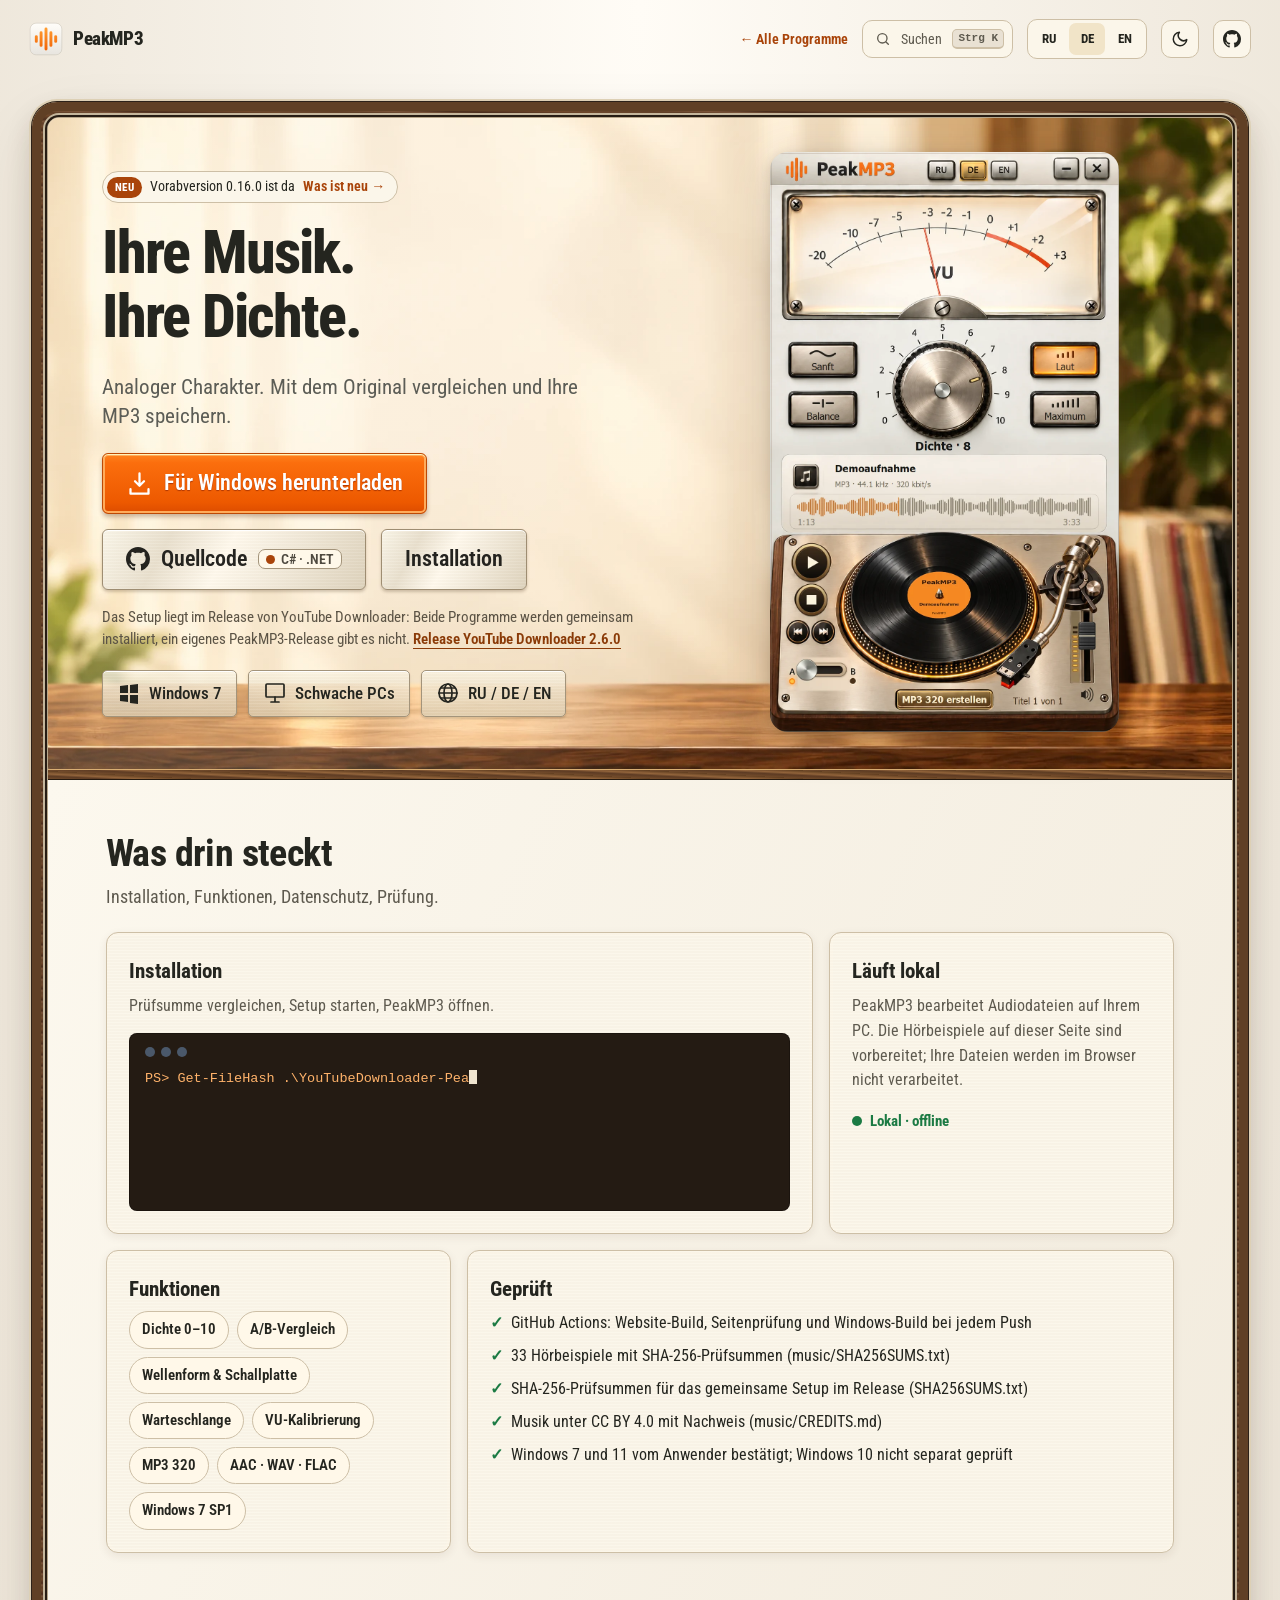
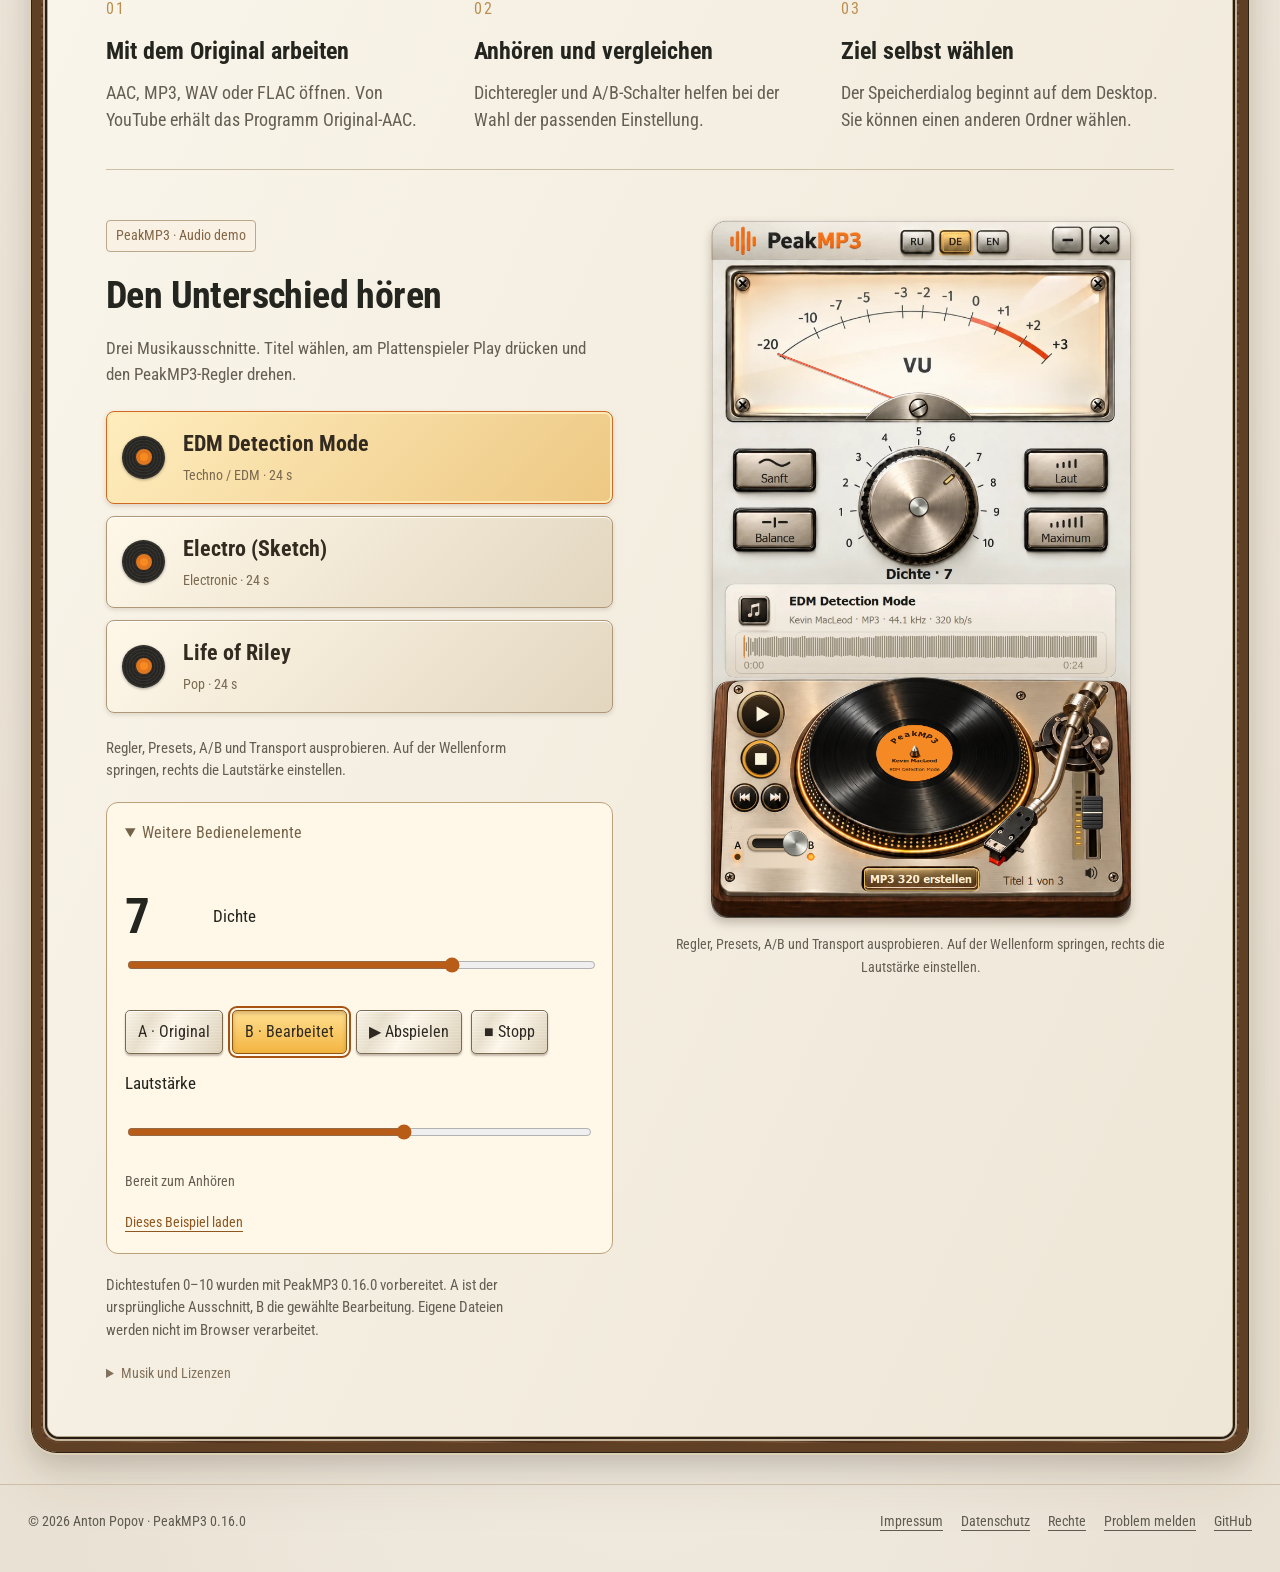
==== commit fed4c463: "kit: search box without focus frame, palette closes before leaving The palette input lost its clippe" ====
--- a/index.html
+++ b/index.html
@@ -1,4 +1,4 @@
-<!doctype html><html lang="de"><head><meta charset="utf-8"><meta name="viewport" content="width=device-width,initial-scale=1"><meta name="description" content="Dichte einstellen, A/B vergleichen und MP3 320 speichern, unter Windows. Analoge Bedienung wie am Gerät."><meta name="application-version" content="0.16.0"><title>PeakMP3 — Dichte einstellen, A/B vergleichen, MP3 320 speichern</title><link rel="icon" href="assets/site/peakmp3.svg"><script src="assets/kit/kit-theme.js"></script><link rel="stylesheet" href="assets/kit/kit.css?v=2026.11.06-2"><link rel="preload" href="assets/site/fonts/RobotoCondensed.woff2" as="font" type="font/woff2" crossorigin><link rel="stylesheet" href="website/site.css?v=2026.11.06-perf"><link rel="stylesheet" href="website/peak.css?v=2026.11.06-perf"><link rel="stylesheet" href="website/peak-kit.css?v=2026.11.06-perf"><script src="assets/kit/programs.js?v=2026.11.06-2" defer></script><script src="assets/kit/kit.js?v=2026.11.06-2" defer></script><script defer src="website/demo.js?v=2026.11.06-perf"></script></head><body class="ppk-page peak-site" data-lang="de"><a class="ppk-skip" href="#content">Zum Inhalt</a><div class="ppk-nav-wrap" id="ppk-nav-wrap">
+<!doctype html><html lang="de"><head><meta charset="utf-8"><meta name="viewport" content="width=device-width,initial-scale=1"><meta name="description" content="Dichte einstellen, A/B vergleichen und MP3 320 speichern, unter Windows. Analoge Bedienung wie am Gerät."><meta name="application-version" content="0.16.0"><title>PeakMP3 — Dichte einstellen, A/B vergleichen, MP3 320 speichern</title><link rel="icon" href="assets/site/peakmp3.svg"><script src="assets/kit/kit-theme.js"></script><link rel="stylesheet" href="assets/kit/kit.css?v=2026.11.06-3"><link rel="preload" href="assets/site/fonts/RobotoCondensed.woff2" as="font" type="font/woff2" crossorigin><link rel="stylesheet" href="website/site.css?v=2026.11.06-perf"><link rel="stylesheet" href="website/peak.css?v=2026.11.06-perf"><link rel="stylesheet" href="website/peak-kit.css?v=2026.11.06-perf"><script src="assets/kit/programs.js?v=2026.11.06-3" defer></script><script src="assets/kit/kit.js?v=2026.11.06-3" defer></script><script defer src="website/demo.js?v=2026.11.06-perf"></script></head><body class="ppk-page peak-site" data-lang="de"><a class="ppk-skip" href="#content">Zum Inhalt</a><div class="ppk-nav-wrap" id="ppk-nav-wrap">
 <nav class="ppk-nav" aria-label="Hauptnavigation"><a class="ppk-brand" href="index.html"><img src="assets/site/peakmp3.svg" alt="" width="34" height="34"><span>PeakMP3</span></a><span class="ppk-spacer"></span><a class="ppk-back" href="https://popovantondev.github.io/popovantondev/index.html">← Alle Programme</a><button class="ppk-search-btn" type="button" data-ppk-open-search aria-label="Programme durchsuchen"><span>Suchen</span><kbd>Strg K</kbd></button><div class="ppk-langs"><a href="index-ru.html" lang="ru" hreflang="ru">RU</a><a href="index.html" lang="de" hreflang="de" aria-current="page">DE</a><a href="index-en.html" lang="en" hreflang="en">EN</a></div><button class="ppk-icon-btn ppk-theme-btn" type="button" data-ppk-theme aria-label="Farbschema wechseln"></button><a class="ppk-icon-btn ppk-gh-btn" href="https://github.com/popovantondev/PeakMP3" aria-label="GitHub"></a></nav>
 </div><div class="site-shell"><div class="shell-inner"><main id="content"><section class="hero product-hero"><div class="hero-copy"><a class="ppk-pill" href="https://github.com/popovantondev/YouTubeDownloader/releases/tag/v2.6.0"><span class="ppk-new">NEU</span><span>Vorabversion 0.16.0 ist da</span> <span class="ppk-more">Was ist neu →</span></a><h1 class="hero-title"><span>Ihre Musik.</span><span>Ihre Dichte.</span></h1><p class="lead">Analoger Charakter. Mit dem Original vergleichen und Ihre MP3 speichern.</p><div class="actions"><a class="button primary" data-download="setup" href="https://github.com/popovantondev/YouTubeDownloader/releases/download/v2.6.0/YouTubeDownloader-PeakMP3-2.6.0-Preview-Setup.exe" download><svg viewBox="0 0 24 24" aria-hidden="true"><path d="M12 3v11m-4-4 4 4 4-4M4 17v4h16v-4"/></svg>Für Windows herunterladen</a><a class="button ppk-btn ppk-btn-gh" href="https://github.com/popovantondev/PeakMP3">Quellcode <span class="ppk-chip"><i class="ppk-dot"></i>C# · .NET</span></a><a class="button secondary" href="Guide-de.html">Installation</a></div><p class="installer-note">Das Setup liegt im Release von YouTube Downloader: Beide Programme werden gemeinsam installiert, ein eigenes PeakMP3-Release gibt es nicht. <a href="https://github.com/popovantondev/YouTubeDownloader/releases/tag/v2.6.0">Release YouTube Downloader 2.6.0</a></p><div class="compat"><span><svg viewBox="0 0 24 24" aria-hidden="true"><path d="m3 5 8-1v8H3zm10-1 8-1v9h-8zM3 14h8v7l-8-1zm10 0h8v9l-8-1z" fill="currentColor" stroke="none"/></svg>Windows 7</span><span><svg viewBox="0 0 24 24" aria-hidden="true"><rect x="3" y="3" width="18" height="13" rx="1"/><path d="M8 21h8m-4-5v5"/></svg>Schwache PCs</span><span><svg viewBox="0 0 24 24" aria-hidden="true"><circle cx="12" cy="12" r="9"/><ellipse cx="12" cy="12" rx="4" ry="9"/><path d="M3 12h18M5 7h14M5 17h14"/></svg>RU / DE / EN</span></div></div><figure class="product-shot"><img src="assets/site/peakmp3-de.webp" width="973" height="1616" alt="PeakMP3 — Dichte" fetchpriority="high"></figure></section><div class="wood-divider"></div><div class="page-body"><section class="ppk-bento-section ppk-section ppk-reveal" aria-labelledby="bento-title">
 <h2 id="bento-title">Was drin steckt</h2><p class="ppk-sub">Installation, Funktionen, Datenschutz, Prüfung.</p>
--- a/assets/kit/kit.css
+++ b/assets/kit/kit.css
@@ -173,6 +173,7 @@
 .ppk-phead{display:flex;align-items:center;border-bottom:1px solid var(--ppk-line)}
 .ppk-palette-input{flex:1;min-width:0;padding:16px 18px;border:0;background:transparent;color:var(--ppk-ink);font:inherit;font-size:17px;outline:none}
 .ppk-palette-input::placeholder{color:var(--ppk-muted);opacity:1}
+.ppk-overlay .ppk-palette-input:focus-visible{outline:none}
 .ppk-phead:focus-within{box-shadow:inset 0 -2px 0 var(--ppk-focus)}
 .ppk-pclose{margin-right:12px;padding:6px 8px;border:1px solid var(--ppk-line);border-radius:7px;background:var(--ppk-bg);color:var(--ppk-muted);font:600 12px/1 var(--ppk-mono);cursor:pointer}
 .ppk-plist{max-height:min(420px,55vh);margin:0;padding:6px;overflow:auto;list-style:none}
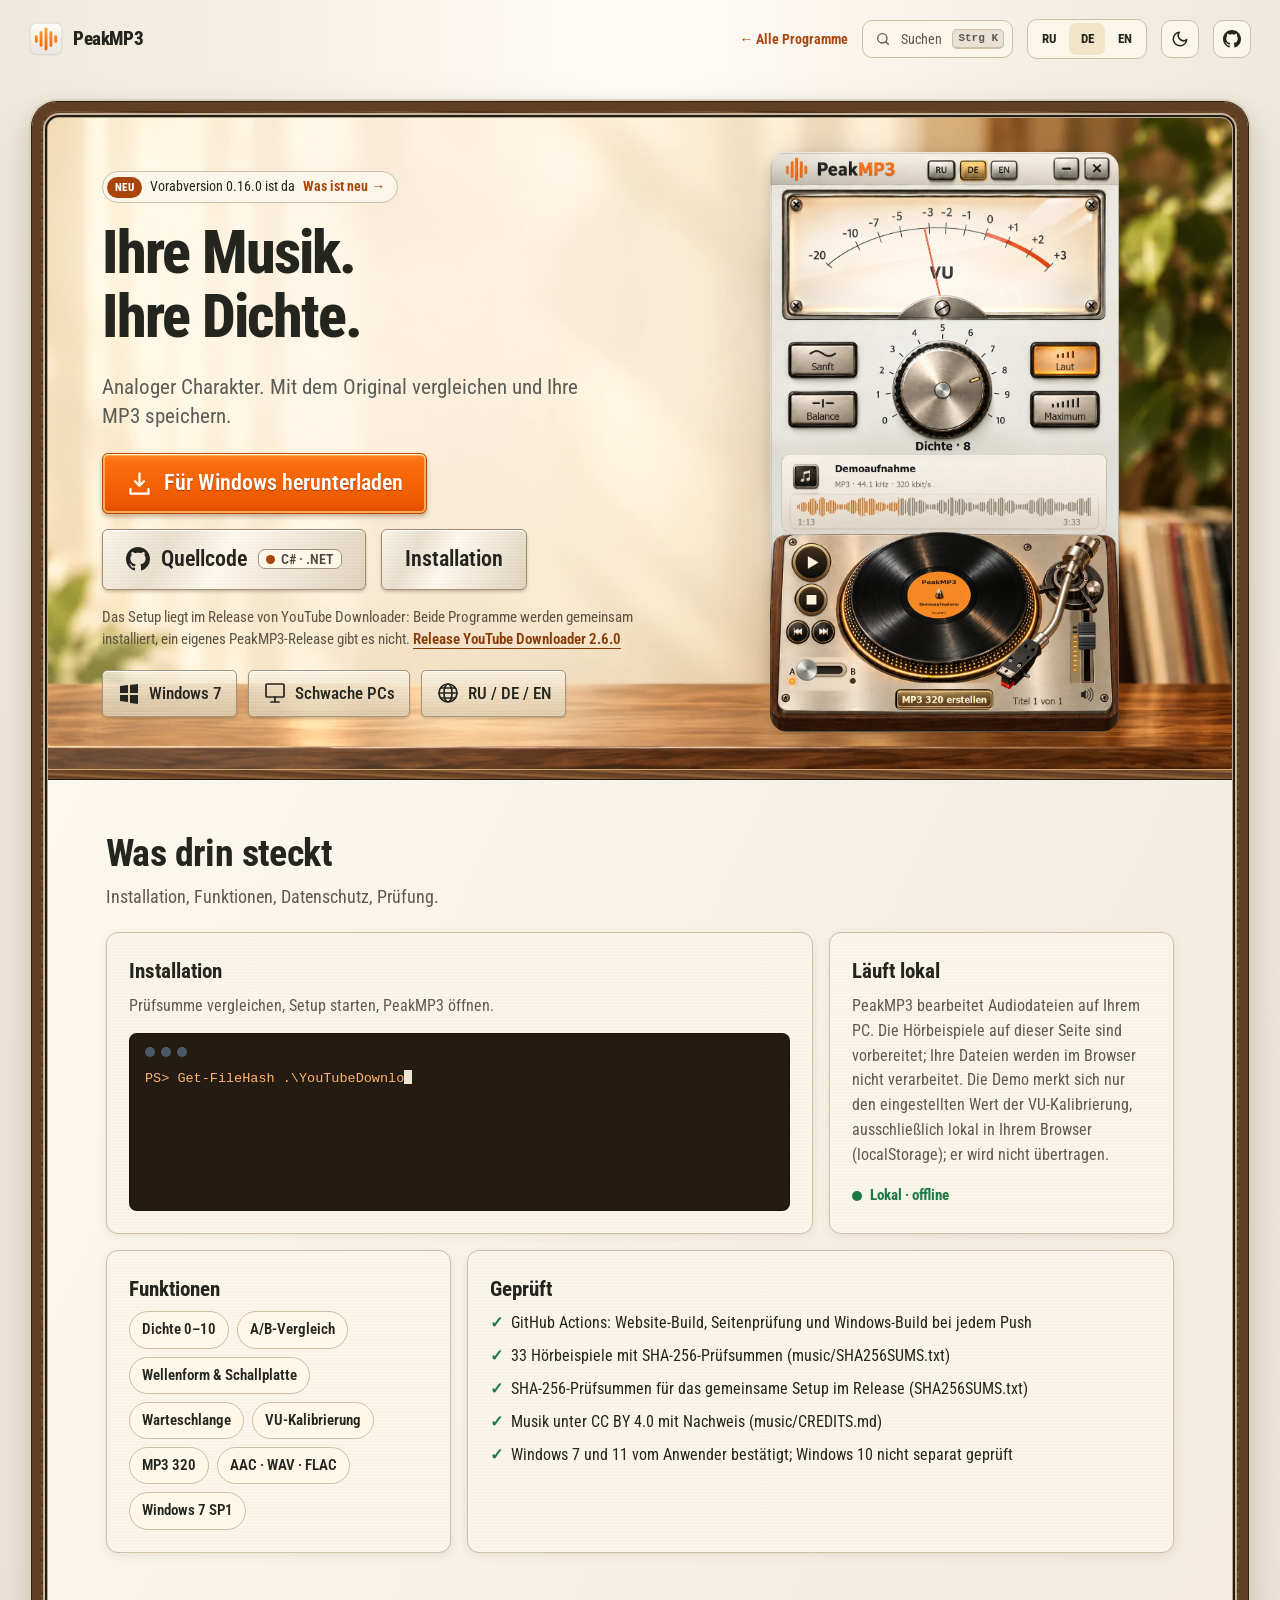
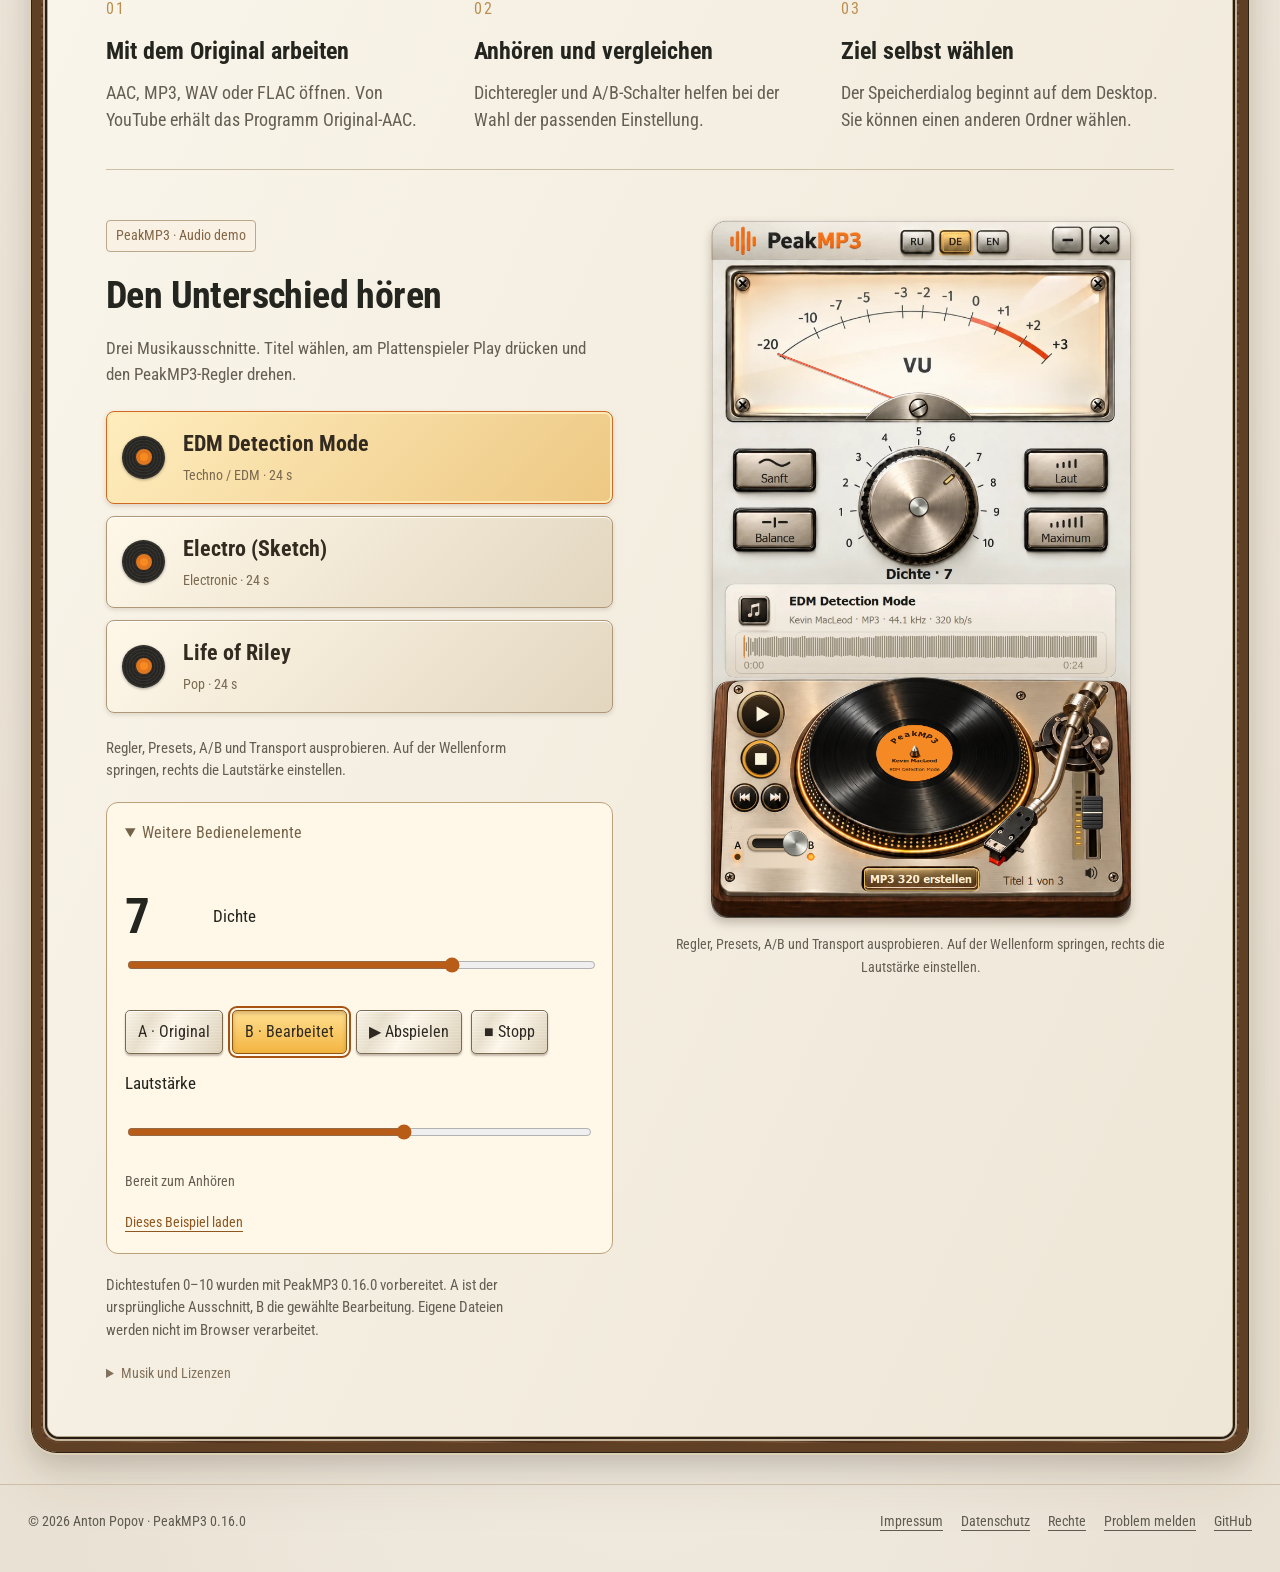
==== commit 3a0c6033: "Privacy note: the demo keeps only the VU calibration in the browser" ====
--- a/index.html
+++ b/index.html
@@ -4,7 +4,7 @@
 <h2 id="bento-title">Was drin steckt</h2><p class="ppk-sub">Installation, Funktionen, Datenschutz, Prüfung.</p>
 <div class="ppk-bento">
 <div class="ppk-tile ppk-wide"><h3>Installation</h3><p>Prüfsumme vergleichen, Setup starten, PeakMP3 öffnen.</p><div class="ppk-term" role="group" aria-label="Terminal"><div class="ppk-term-bar"><i></i><i></i><i></i></div><div class="ppk-term-out"><div class="ppk-ps">PS&gt; Get-FileHash .\YouTubeDownloader-PeakMP3-2.6.0-Preview-Setup.exe</div><div class="ppk-dim">SHA-256 mit SHA256SUMS.txt aus dem Release vergleichen</div><div class="ppk-ps">PS&gt; .\YouTubeDownloader-PeakMP3-2.6.0-Preview-Setup.exe</div><div class="ppk-dim">Installation im Benutzerprofil, ohne Administratorrechte</div><div class="ppk-ok">PeakMP3 vom Desktop starten, Audiodateien hineinziehen</div></div></div></div>
-<div class="ppk-tile"><h3>Läuft lokal</h3><p>PeakMP3 bearbeitet Audiodateien auf Ihrem PC. Die Hörbeispiele auf dieser Seite sind vorbereitet; Ihre Dateien werden im Browser nicht verarbeitet.</p><span class="ppk-live">Lokal · offline</span></div>
+<div class="ppk-tile"><h3>Läuft lokal</h3><p>PeakMP3 bearbeitet Audiodateien auf Ihrem PC. Die Hörbeispiele auf dieser Seite sind vorbereitet; Ihre Dateien werden im Browser nicht verarbeitet. Die Demo merkt sich nur den eingestellten Wert der VU-Kalibrierung, ausschließlich lokal in Ihrem Browser (localStorage); er wird nicht übertragen.</p><span class="ppk-live">Lokal · offline</span></div>
 <div class="ppk-tile"><h3>Funktionen</h3><div class="ppk-chips"><span>Dichte 0–10</span><span>A/B-Vergleich</span><span>Wellenform &amp; Schallplatte</span><span>Warteschlange</span><span>VU-Kalibrierung</span><span>MP3 320</span><span>AAC · WAV · FLAC</span><span>Windows 7 SP1</span></div></div>
 <div class="ppk-tile ppk-wide"><h3>Geprüft</h3><ul class="ppk-checks"><li>GitHub Actions: Website-Build, Seitenprüfung und Windows-Build bei jedem Push</li><li>33 Hörbeispiele mit SHA-256-Prüfsummen (music/SHA256SUMS.txt)</li><li>SHA-256-Prüfsummen für das gemeinsame Setup im Release (SHA256SUMS.txt)</li><li>Musik unter CC BY 4.0 mit Nachweis (music/CREDITS.md)</li><li>Windows 7 und 11 vom Anwender bestätigt; Windows 10 nicht separat geprüft</li></ul></div>
 </div>
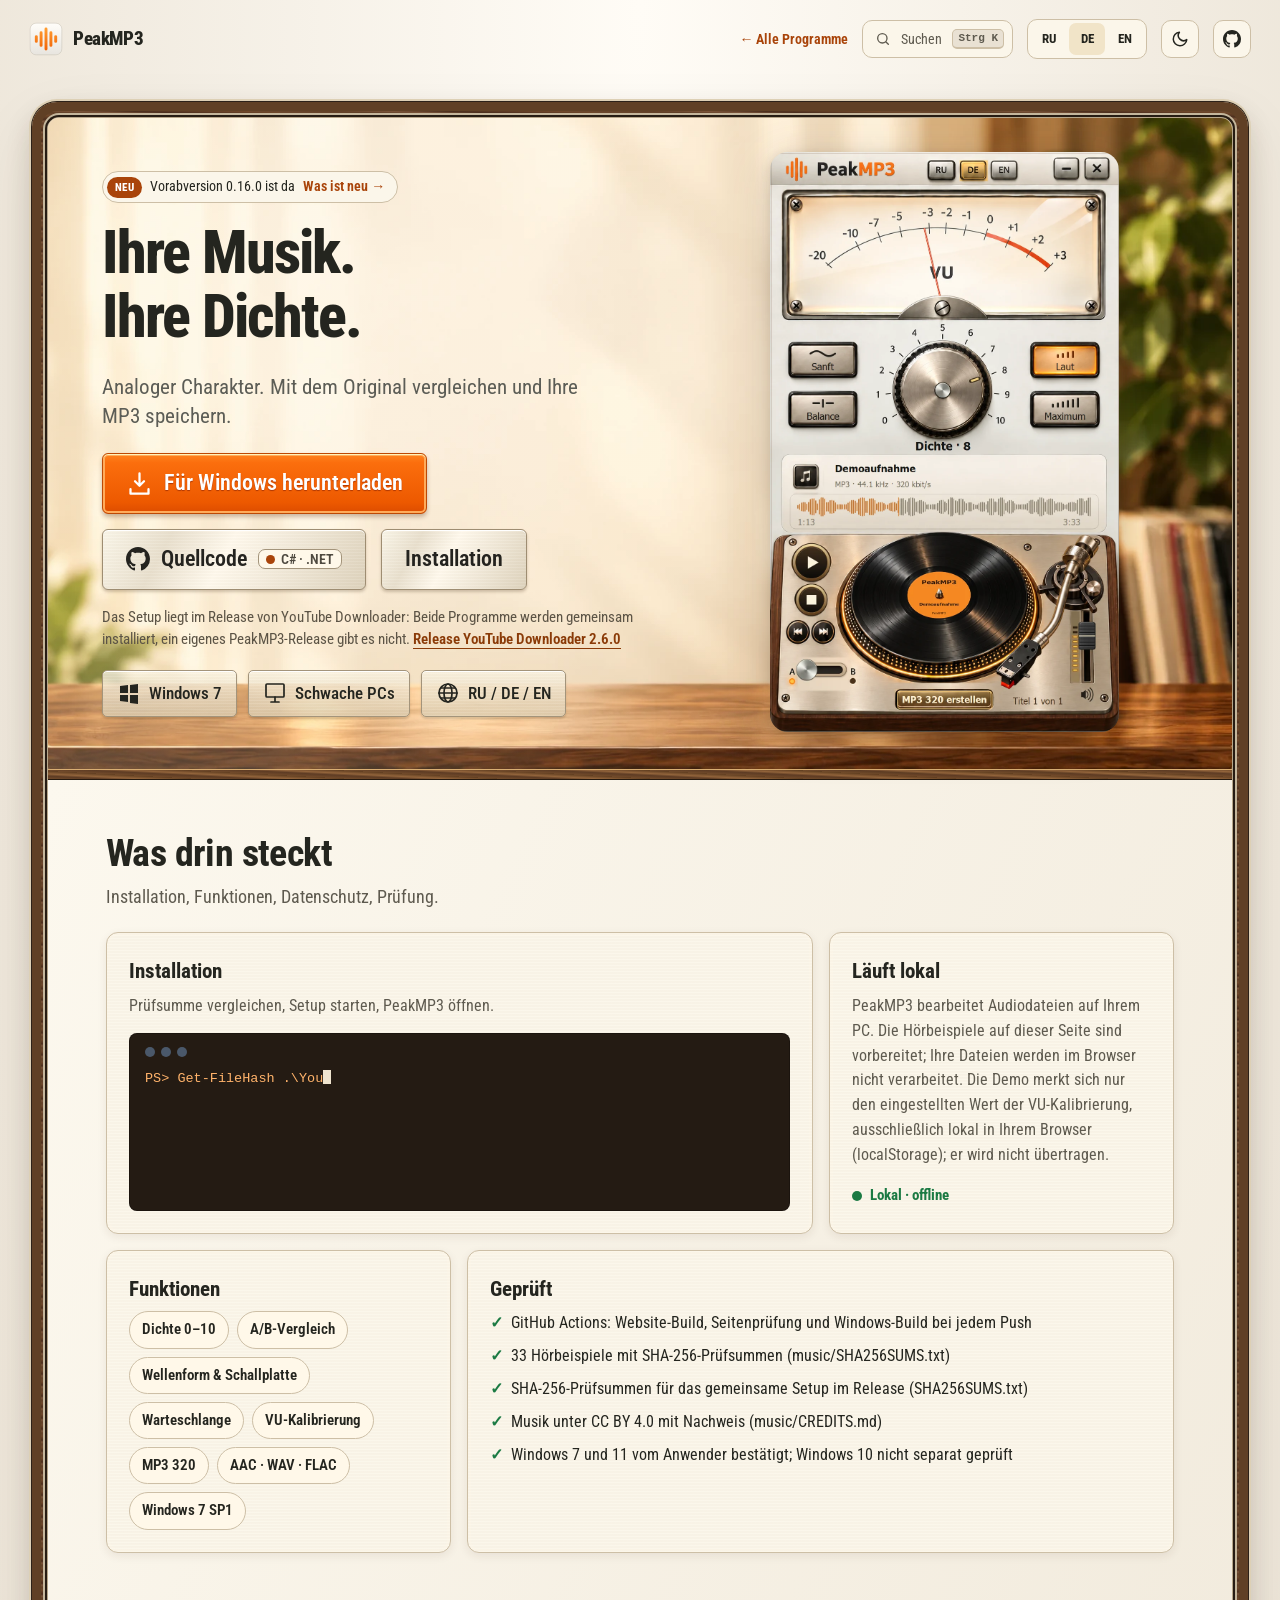
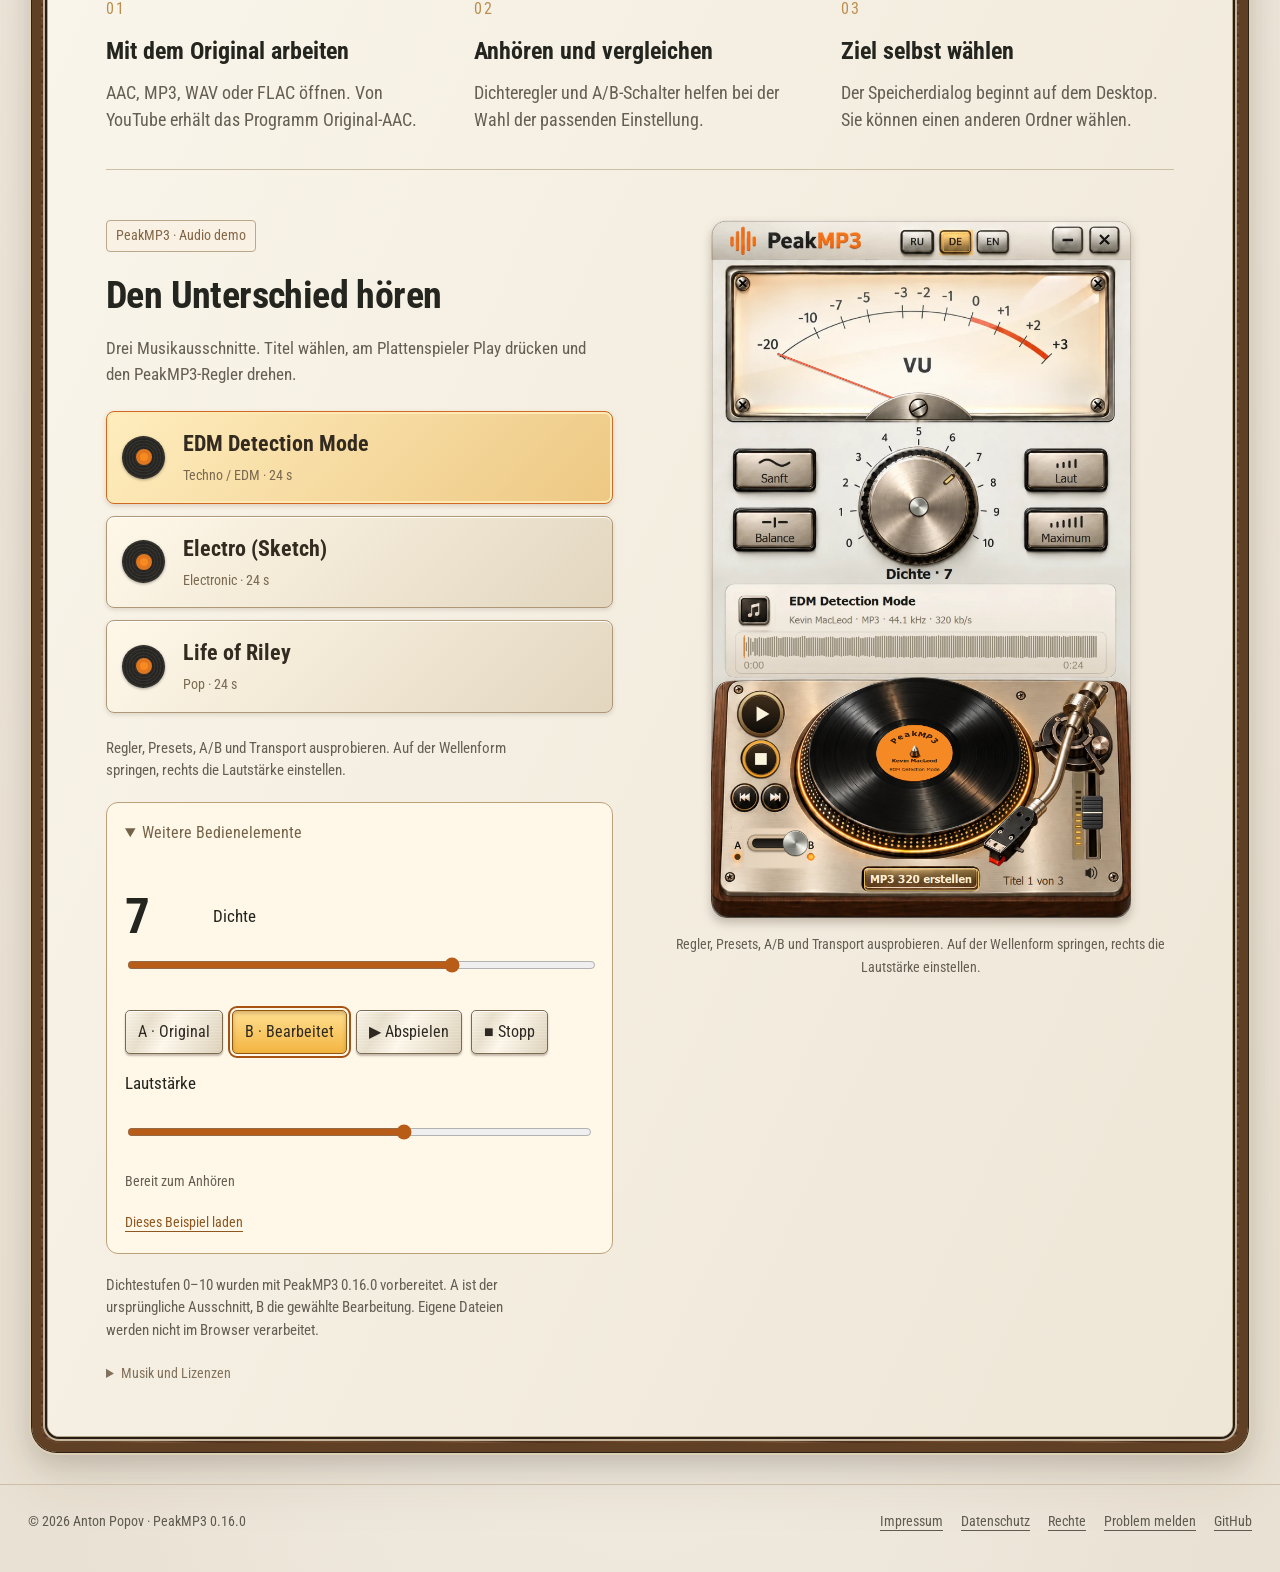
==== commit 4c337369: "Phones: hero column shrinks below its content, titles and buttons wrap Below 560 px the header is tw" ====
--- a/index.html
+++ b/index.html
@@ -1,4 +1,4 @@
-<!doctype html><html lang="de"><head><meta charset="utf-8"><meta name="viewport" content="width=device-width,initial-scale=1"><meta name="description" content="Dichte einstellen, A/B vergleichen und MP3 320 speichern, unter Windows. Analoge Bedienung wie am Gerät."><meta name="application-version" content="0.16.0"><title>PeakMP3 — Dichte einstellen, A/B vergleichen, MP3 320 speichern</title><link rel="icon" href="assets/site/peakmp3.svg"><script src="assets/kit/kit-theme.js"></script><link rel="stylesheet" href="assets/kit/kit.css?v=2026.11.06-3"><link rel="preload" href="assets/site/fonts/RobotoCondensed.woff2" as="font" type="font/woff2" crossorigin><link rel="stylesheet" href="website/site.css?v=2026.11.06-perf"><link rel="stylesheet" href="website/peak.css?v=2026.11.06-perf"><link rel="stylesheet" href="website/peak-kit.css?v=2026.11.06-perf"><script src="assets/kit/programs.js?v=2026.11.06-3" defer></script><script src="assets/kit/kit.js?v=2026.11.06-3" defer></script><script defer src="website/demo.js?v=2026.11.06-perf"></script></head><body class="ppk-page peak-site" data-lang="de"><a class="ppk-skip" href="#content">Zum Inhalt</a><div class="ppk-nav-wrap" id="ppk-nav-wrap">
+<!doctype html><html lang="de"><head><meta charset="utf-8"><meta name="viewport" content="width=device-width,initial-scale=1"><meta name="description" content="Dichte einstellen, A/B vergleichen und MP3 320 speichern, unter Windows. Analoge Bedienung wie am Gerät."><meta name="application-version" content="0.16.0"><title>PeakMP3 — Dichte einstellen, A/B vergleichen, MP3 320 speichern</title><link rel="icon" href="assets/site/peakmp3.svg"><script src="assets/kit/kit-theme.js"></script><link rel="stylesheet" href="assets/kit/kit.css?v=2026.11.06-3"><link rel="preload" href="assets/site/fonts/RobotoCondensed.woff2" as="font" type="font/woff2" crossorigin><link rel="stylesheet" href="website/site.css?v=2026.11.16-mobile"><link rel="stylesheet" href="website/peak.css?v=2026.11.16-mobile"><link rel="stylesheet" href="website/peak-kit.css?v=2026.11.16-mobile"><script src="assets/kit/programs.js?v=2026.11.06-3" defer></script><script src="assets/kit/kit.js?v=2026.11.06-3" defer></script><script defer src="website/demo.js?v=2026.11.16-mobile"></script></head><body class="ppk-page peak-site" data-lang="de"><a class="ppk-skip" href="#content">Zum Inhalt</a><div class="ppk-nav-wrap" id="ppk-nav-wrap">
 <nav class="ppk-nav" aria-label="Hauptnavigation"><a class="ppk-brand" href="index.html"><img src="assets/site/peakmp3.svg" alt="" width="34" height="34"><span>PeakMP3</span></a><span class="ppk-spacer"></span><a class="ppk-back" href="https://popovantondev.github.io/popovantondev/index.html">← Alle Programme</a><button class="ppk-search-btn" type="button" data-ppk-open-search aria-label="Programme durchsuchen"><span>Suchen</span><kbd>Strg K</kbd></button><div class="ppk-langs"><a href="index-ru.html" lang="ru" hreflang="ru">RU</a><a href="index.html" lang="de" hreflang="de" aria-current="page">DE</a><a href="index-en.html" lang="en" hreflang="en">EN</a></div><button class="ppk-icon-btn ppk-theme-btn" type="button" data-ppk-theme aria-label="Farbschema wechseln"></button><a class="ppk-icon-btn ppk-gh-btn" href="https://github.com/popovantondev/PeakMP3" aria-label="GitHub"></a></nav>
 </div><div class="site-shell"><div class="shell-inner"><main id="content"><section class="hero product-hero"><div class="hero-copy"><a class="ppk-pill" href="https://github.com/popovantondev/YouTubeDownloader/releases/tag/v2.6.0"><span class="ppk-new">NEU</span><span>Vorabversion 0.16.0 ist da</span> <span class="ppk-more">Was ist neu →</span></a><h1 class="hero-title"><span>Ihre Musik.</span><span>Ihre Dichte.</span></h1><p class="lead">Analoger Charakter. Mit dem Original vergleichen und Ihre MP3 speichern.</p><div class="actions"><a class="button primary" data-download="setup" href="https://github.com/popovantondev/YouTubeDownloader/releases/download/v2.6.0/YouTubeDownloader-PeakMP3-2.6.0-Preview-Setup.exe" download><svg viewBox="0 0 24 24" aria-hidden="true"><path d="M12 3v11m-4-4 4 4 4-4M4 17v4h16v-4"/></svg>Für Windows herunterladen</a><a class="button ppk-btn ppk-btn-gh" href="https://github.com/popovantondev/PeakMP3">Quellcode <span class="ppk-chip"><i class="ppk-dot"></i>C# · .NET</span></a><a class="button secondary" href="Guide-de.html">Installation</a></div><p class="installer-note">Das Setup liegt im Release von YouTube Downloader: Beide Programme werden gemeinsam installiert, ein eigenes PeakMP3-Release gibt es nicht. <a href="https://github.com/popovantondev/YouTubeDownloader/releases/tag/v2.6.0">Release YouTube Downloader 2.6.0</a></p><div class="compat"><span><svg viewBox="0 0 24 24" aria-hidden="true"><path d="m3 5 8-1v8H3zm10-1 8-1v9h-8zM3 14h8v7l-8-1zm10 0h8v9l-8-1z" fill="currentColor" stroke="none"/></svg>Windows 7</span><span><svg viewBox="0 0 24 24" aria-hidden="true"><rect x="3" y="3" width="18" height="13" rx="1"/><path d="M8 21h8m-4-5v5"/></svg>Schwache PCs</span><span><svg viewBox="0 0 24 24" aria-hidden="true"><circle cx="12" cy="12" r="9"/><ellipse cx="12" cy="12" rx="4" ry="9"/><path d="M3 12h18M5 7h14M5 17h14"/></svg>RU / DE / EN</span></div></div><figure class="product-shot"><img src="assets/site/peakmp3-de.webp" width="973" height="1616" alt="PeakMP3 — Dichte" fetchpriority="high"></figure></section><div class="wood-divider"></div><div class="page-body"><section class="ppk-bento-section ppk-section ppk-reveal" aria-labelledby="bento-title">
 <h2 id="bento-title">Was drin steckt</h2><p class="ppk-sub">Installation, Funktionen, Datenschutz, Prüfung.</p>
--- a/assets/kit/kit.css
+++ b/assets/kit/kit.css
@@ -124,6 +124,7 @@
 .ppk-live::before{content:"";width:10px;height:10px;border-radius:50%;background:var(--ppk-ok);box-shadow:0 0 0 0 rgba(22,163,74,.55);animation:ppk-pulse 2s infinite}
 @keyframes ppk-pulse{70%{box-shadow:0 0 0 10px rgba(22,163,74,0)}100%{box-shadow:0 0 0 0 rgba(22,163,74,0)}}
 .ppk-checks{display:grid;gap:8px;margin:0;padding:0;list-style:none;font-size:15px}
+.ppk-checks li{overflow-wrap:anywhere}
 .ppk-checks li::before{content:"\2713";margin-right:8px;color:var(--ppk-ok);font-weight:800}
 
 /* ---------- steps ---------- */
@@ -226,18 +227,47 @@
   .ppk-pfoot{display:none}
   .ppk-overlay{padding-top:8vh}
 }
-@media (max-width:520px){
-  .ppk-nav{flex-wrap:wrap;row-gap:6px}
-  .ppk-nav::after{content:"";order:4;flex-basis:100%;height:0}
-  .ppk-brand{order:1;margin-right:auto}
+/* Phones: touch targets 44 px, the header is two full rows (name + theme + GitHub, then [back] search + language switch that fills the rest),
+   it scrolls away with the page instead of sticking (two rows would eat a seventh of the screen), long names wrap instead of being cut. */
+@media (max-width:640px){
+  .ppk-icon-btn{width:44px;height:44px}
+  .ppk-search-btn{width:44px;min-height:44px}
+  .ppk-back{width:44px;min-height:44px}
+  .ppk-langs a{min-width:40px;min-height:40px}
+  .ppk-brand{min-height:44px}
+  .ppk-tabs button{min-height:44px}
+  .ppk-pill{min-height:40px;font-size:13px;flex-wrap:wrap;row-gap:2px;border-radius:20px}
+  .ppk-pill .ppk-more{white-space:normal}
+  .ppk-field small{font-size:12px}
+  .ppk-pill .ppk-new{font-size:12px}
+  .ppk-footer a{display:inline-flex;align-items:center;justify-content:center;min-height:40px;min-width:44px}
+  /* Guide table of contents and disclosure rows: finger-sized rows (guides with their own class names carry the same rule in their own CSS) */
+  .ppk-page .ppk-contents a{display:inline-flex;align-items:center;min-height:44px;min-width:44px}
+  .ppk-page details>summary{padding-block:11px}
+  .ppk-pclose{min-width:44px;min-height:44px;margin-right:6px;font-size:13px}
+  .ppk-chip{font-size:12px}
+}
+@media (max-width:560px){
+  .ppk-nav-wrap{position:static}
+  .ppk-nav{flex-wrap:wrap;row-gap:8px;gap:8px}
+  .ppk-nav::after{content:"";order:4;flex-basis:100%;height:0;margin:-8px 0 0}
+  .ppk-brand{order:1;flex:1 1 0;min-width:0;white-space:normal;font-size:16px;line-height:1.15}
+  .ppk-brand>span{overflow:visible;text-overflow:clip}
   .ppk-theme-btn{order:2}
   .ppk-gh-btn{order:3}
-  .ppk-back{order:5}
-  .ppk-search-btn{order:6;margin-left:auto}
-  .ppk-langs{order:7}
+  .ppk-back{order:5;width:auto;padding:0 6px 0 0;font-size:14px;justify-content:flex-start}
+  .ppk-back::before{content:none}
+  .ppk-search-btn{order:6}
+  .ppk-nav:not(:has(.ppk-langs)) .ppk-search-btn{order:2}
+  .ppk-langs{order:7;flex:1 1 0;min-width:0;padding:2px}
+  .ppk-langs a{flex:1 1 0}
   .ppk-spacer{display:none}
   .ppk-floating .ppk-nav{border-radius:26px;padding:8px 10px}
   .ppk-tile{padding:18px}
+}
+@media (max-width:359px){
+  .ppk-back{font-size:0;width:44px;padding:0;justify-content:center}
+  .ppk-back::before{content:"\2190";font-size:20px}
 }
 
 @media (prefers-reduced-motion:reduce){
--- a/website/peak-kit.css
+++ b/website/peak-kit.css
@@ -124,3 +124,17 @@
 /* Link from the guide to the program page. */
 .guide-title .guide-home{margin:0 0 18px}
 .guide-title .guide-home-link{min-height:44px;padding:8px 18px;font-size:17px}
+/* Phones (2026-11-16): the hero column may shrink below its content, long words and buttons wrap, titles fit 320 px. */
+@media(max-width:780px){
+.hero{grid-template-columns:minmax(0,1fr)}
+.hero-copy,.product-shot{min-width:0}
+.hero-title{font-size:clamp(30px,9.4vw,50px);overflow-wrap:anywhere}
+.lead{overflow-wrap:anywhere}
+.actions .button{white-space:normal;text-align:center}
+.compat{flex-wrap:wrap}
+.compat span{white-space:normal}
+.product-shot img{max-width:100%}
+.installer-note{overflow-wrap:anywhere}
+}
+/* Phones: finger-sized links in the guide's contents (2026-11-16) */
+@media(max-width:640px){.guide-toc a,.download-links a{display:inline-flex;align-items:center;min-height:44px;min-width:44px}}
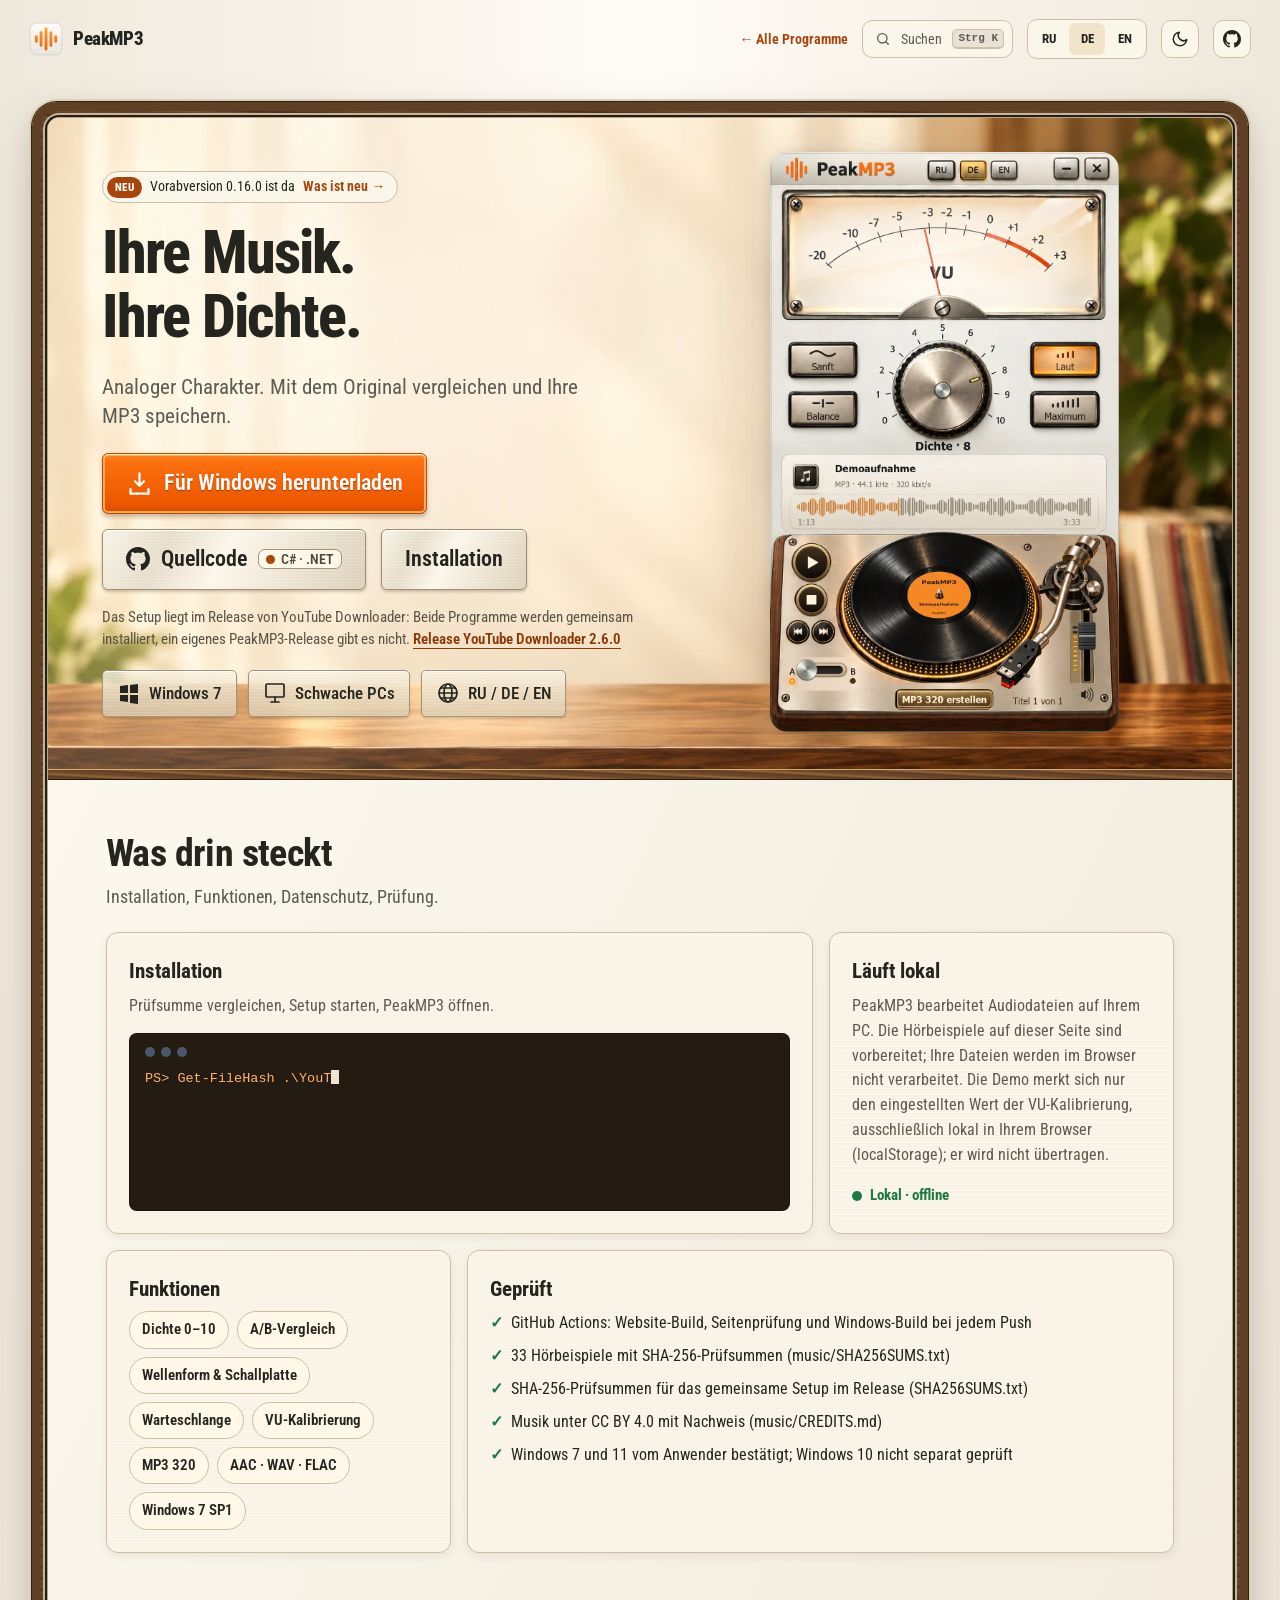
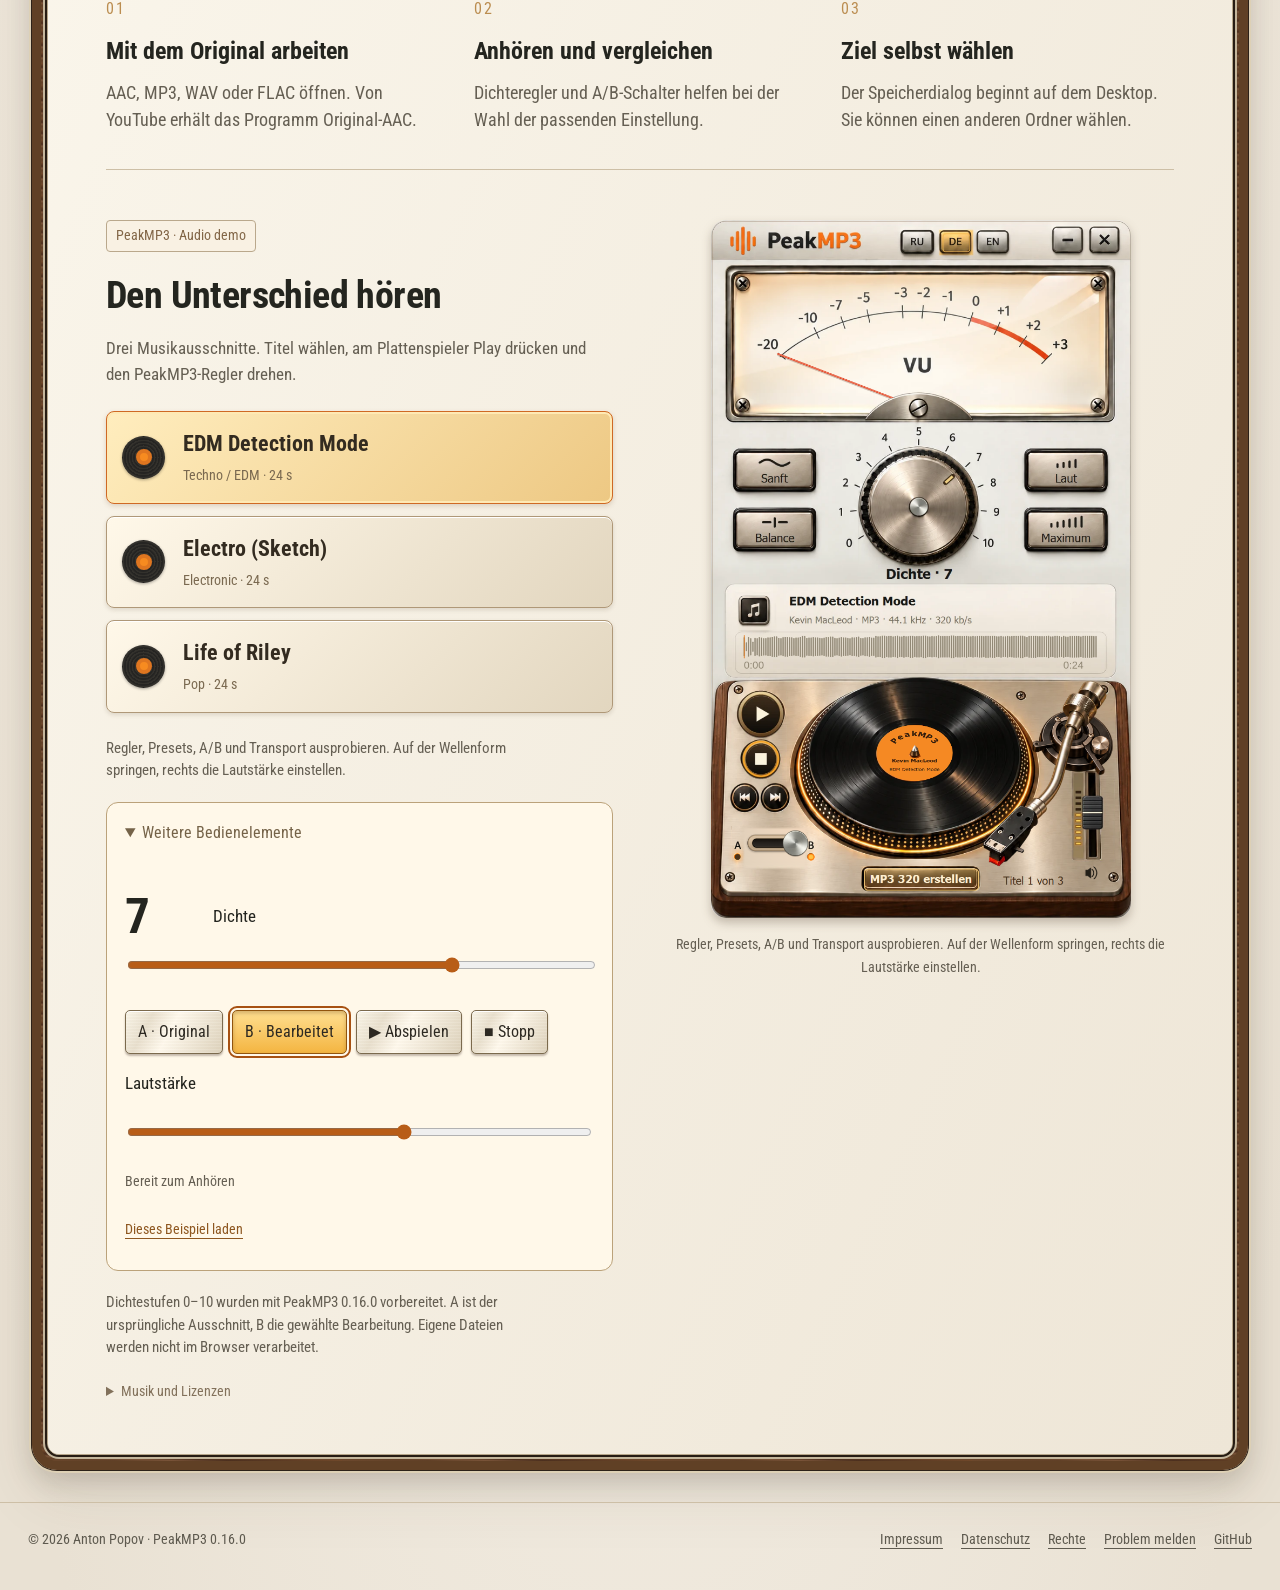
==== commit 93847b5d: "PeakMP3 demo: 44 px tap areas for the on-image controls (nearest control wins where they overlap) an" ====
--- a/index.html
+++ b/index.html
@@ -1,4 +1,4 @@
-<!doctype html><html lang="de"><head><meta charset="utf-8"><meta name="viewport" content="width=device-width,initial-scale=1"><meta name="description" content="Dichte einstellen, A/B vergleichen und MP3 320 speichern, unter Windows. Analoge Bedienung wie am Gerät."><meta name="application-version" content="0.16.0"><title>PeakMP3 — Dichte einstellen, A/B vergleichen, MP3 320 speichern</title><link rel="icon" href="assets/site/peakmp3.svg"><script src="assets/kit/kit-theme.js"></script><link rel="stylesheet" href="assets/kit/kit.css?v=2026.11.06-3"><link rel="preload" href="assets/site/fonts/RobotoCondensed.woff2" as="font" type="font/woff2" crossorigin><link rel="stylesheet" href="website/site.css?v=2026.11.16-mobile"><link rel="stylesheet" href="website/peak.css?v=2026.11.16-mobile"><link rel="stylesheet" href="website/peak-kit.css?v=2026.11.16-mobile"><script src="assets/kit/programs.js?v=2026.11.06-3" defer></script><script src="assets/kit/kit.js?v=2026.11.06-3" defer></script><script defer src="website/demo.js?v=2026.11.16-mobile"></script></head><body class="ppk-page peak-site" data-lang="de"><a class="ppk-skip" href="#content">Zum Inhalt</a><div class="ppk-nav-wrap" id="ppk-nav-wrap">
+<!doctype html><html lang="de"><head><meta charset="utf-8"><meta name="viewport" content="width=device-width,initial-scale=1"><meta name="description" content="Dichte einstellen, A/B vergleichen und MP3 320 speichern, unter Windows. Analoge Bedienung wie am Gerät."><meta name="application-version" content="0.16.0"><title>PeakMP3 — Dichte einstellen, A/B vergleichen, MP3 320 speichern</title><link rel="icon" href="assets/site/peakmp3.svg"><script src="assets/kit/kit-theme.js"></script><link rel="stylesheet" href="assets/kit/kit.css?v=2026.11.16-1"><link rel="preload" href="assets/site/fonts/RobotoCondensed.woff2" as="font" type="font/woff2" crossorigin><link rel="stylesheet" href="website/site.css?v=2026.11.16-mobile2"><link rel="stylesheet" href="website/peak.css?v=2026.11.16-mobile2"><link rel="stylesheet" href="website/peak-kit.css?v=2026.11.16-mobile2"><script src="assets/kit/programs.js?v=2026.11.16-1" defer></script><script src="assets/kit/kit.js?v=2026.11.16-1" defer></script><script defer src="website/demo.js?v=2026.11.16-mobile2"></script></head><body class="ppk-page peak-site" data-lang="de"><a class="ppk-skip" href="#content">Zum Inhalt</a><div class="ppk-nav-wrap" id="ppk-nav-wrap">
 <nav class="ppk-nav" aria-label="Hauptnavigation"><a class="ppk-brand" href="index.html"><img src="assets/site/peakmp3.svg" alt="" width="34" height="34"><span>PeakMP3</span></a><span class="ppk-spacer"></span><a class="ppk-back" href="https://popovantondev.github.io/popovantondev/index.html">← Alle Programme</a><button class="ppk-search-btn" type="button" data-ppk-open-search aria-label="Programme durchsuchen"><span>Suchen</span><kbd>Strg K</kbd></button><div class="ppk-langs"><a href="index-ru.html" lang="ru" hreflang="ru">RU</a><a href="index.html" lang="de" hreflang="de" aria-current="page">DE</a><a href="index-en.html" lang="en" hreflang="en">EN</a></div><button class="ppk-icon-btn ppk-theme-btn" type="button" data-ppk-theme aria-label="Farbschema wechseln"></button><a class="ppk-icon-btn ppk-gh-btn" href="https://github.com/popovantondev/PeakMP3" aria-label="GitHub"></a></nav>
 </div><div class="site-shell"><div class="shell-inner"><main id="content"><section class="hero product-hero"><div class="hero-copy"><a class="ppk-pill" href="https://github.com/popovantondev/YouTubeDownloader/releases/tag/v2.6.0"><span class="ppk-new">NEU</span><span>Vorabversion 0.16.0 ist da</span> <span class="ppk-more">Was ist neu →</span></a><h1 class="hero-title"><span>Ihre Musik.</span><span>Ihre Dichte.</span></h1><p class="lead">Analoger Charakter. Mit dem Original vergleichen und Ihre MP3 speichern.</p><div class="actions"><a class="button primary" data-download="setup" href="https://github.com/popovantondev/YouTubeDownloader/releases/download/v2.6.0/YouTubeDownloader-PeakMP3-2.6.0-Preview-Setup.exe" download><svg viewBox="0 0 24 24" aria-hidden="true"><path d="M12 3v11m-4-4 4 4 4-4M4 17v4h16v-4"/></svg>Für Windows herunterladen</a><a class="button ppk-btn ppk-btn-gh" href="https://github.com/popovantondev/PeakMP3">Quellcode <span class="ppk-chip"><i class="ppk-dot"></i>C# · .NET</span></a><a class="button secondary" href="Guide-de.html">Installation</a></div><p class="installer-note">Das Setup liegt im Release von YouTube Downloader: Beide Programme werden gemeinsam installiert, ein eigenes PeakMP3-Release gibt es nicht. <a href="https://github.com/popovantondev/YouTubeDownloader/releases/tag/v2.6.0">Release YouTube Downloader 2.6.0</a></p><div class="compat"><span><svg viewBox="0 0 24 24" aria-hidden="true"><path d="m3 5 8-1v8H3zm10-1 8-1v9h-8zM3 14h8v7l-8-1zm10 0h8v9l-8-1z" fill="currentColor" stroke="none"/></svg>Windows 7</span><span><svg viewBox="0 0 24 24" aria-hidden="true"><rect x="3" y="3" width="18" height="13" rx="1"/><path d="M8 21h8m-4-5v5"/></svg>Schwache PCs</span><span><svg viewBox="0 0 24 24" aria-hidden="true"><circle cx="12" cy="12" r="9"/><ellipse cx="12" cy="12" rx="4" ry="9"/><path d="M3 12h18M5 7h14M5 17h14"/></svg>RU / DE / EN</span></div></div><figure class="product-shot"><img src="assets/site/peakmp3-de.webp" width="973" height="1616" alt="PeakMP3 — Dichte" fetchpriority="high"></figure></section><div class="wood-divider"></div><div class="page-body"><section class="ppk-bento-section ppk-section ppk-reveal" aria-labelledby="bento-title">
 <h2 id="bento-title">Was drin steckt</h2><p class="ppk-sub">Installation, Funktionen, Datenschutz, Prüfung.</p>
--- a/assets/kit/kit.css
+++ b/assets/kit/kit.css
@@ -290,4 +290,6 @@
 }
 @keyframes ppk-decor-drift{from{transform:translateY(-10px)}to{transform:translateY(10px)}}
 @media print{.ppk-decor{display:none!important}}
-@media (prefers-reduced-motion:reduce){.ppk-decor{transition:none}.ppk-decor-side{animation:none;will-change:auto}}+@media (prefers-reduced-motion:reduce){.ppk-decor{transition:none}.ppk-decor-side{animation:none;will-change:auto}}
+/* very narrow phones: the technology chip goes under the source-code label instead of beside it in two tall blocks */
+@media (max-width:420px){.ppk-btn-gh{flex-wrap:wrap;row-gap:6px}.ppk-btn-gh .ppk-chip{flex:1 0 100%;justify-content:center;text-align:center}}
--- a/website/peak-kit.css
+++ b/website/peak-kit.css
@@ -138,3 +138,5 @@
 }
 /* Phones: finger-sized links in the guide's contents (2026-11-16) */
 @media(max-width:640px){.guide-toc a,.download-links a{display:inline-flex;align-items:center;min-height:44px;min-width:44px}}
+/* phones: the example download link is a finger-sized target */
+.export-example{display:inline-flex;align-items:center;min-height:44px}
